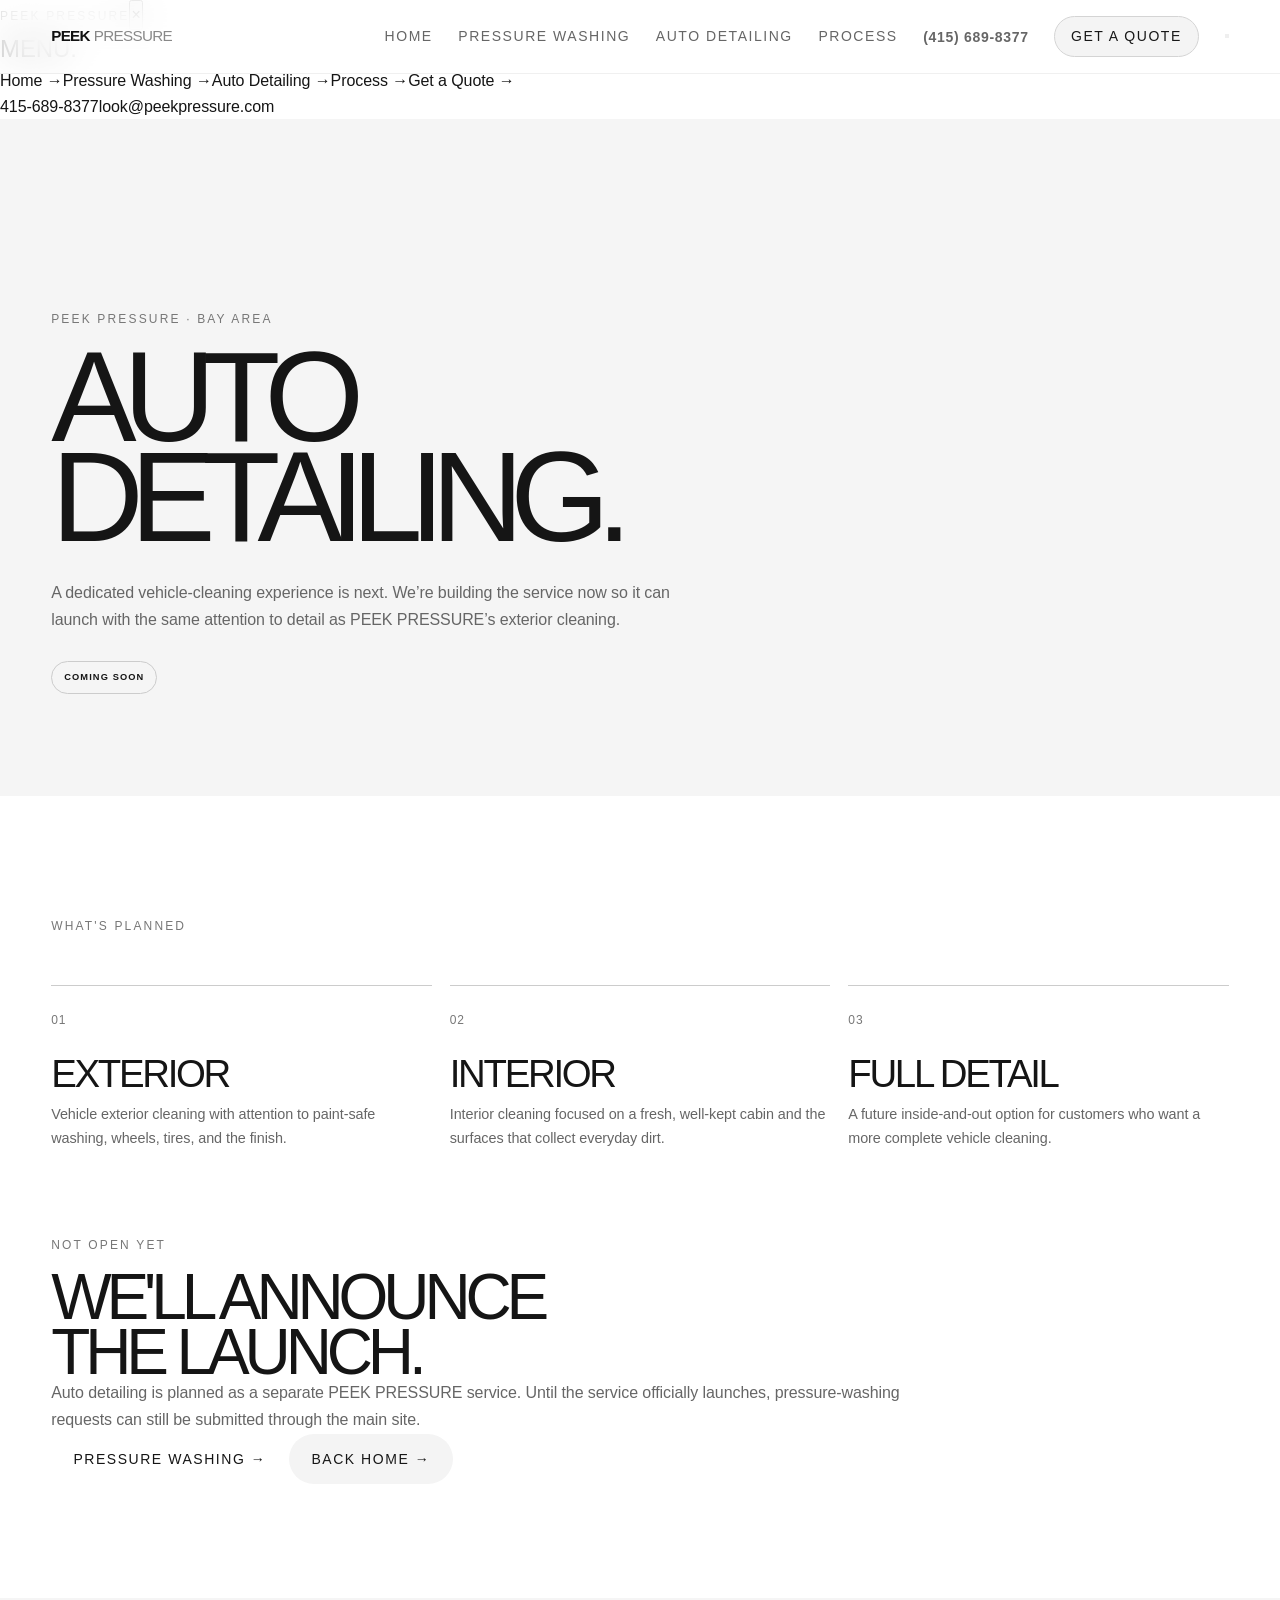
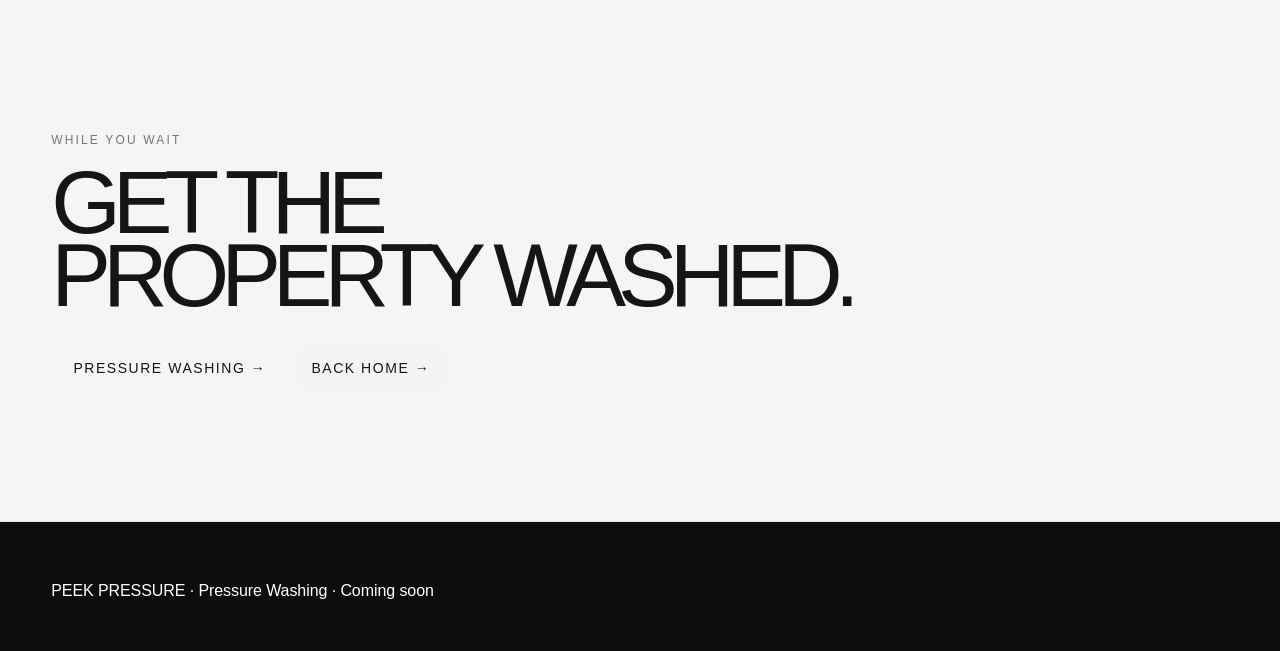
==== auto-detailing/index.html @ 9594bde2 "Add full navigation and bottom CTAs to auto detailing page" ====
<!DOCTYPE html>
<html lang="en">
<head>
<meta charset="UTF-8">
<meta name="viewport" content="width=device-width, initial-scale=1.0, viewport-fit=cover">
<title>Auto Detailing | PEEK PRESSURE | Coming Soon</title>
<meta name="description" content="PEEK PRESSURE Auto Detailing is coming soon to the Bay Area. Explore the upcoming vehicle cleaning and detailing service.">
<meta name="robots" content="index, follow, max-image-preview:large">
<link rel="canonical" href="https://peekpressure.com/auto-detailing/">
<link rel="icon" type="image/svg+xml" href="/favicon.svg">
<link rel="stylesheet" href="/style.css?v=20260929-services-pages">
<link rel="stylesheet" href="/liquid-glass.css?v=20260929-services-pages">
<style>
.detailing-hero{padding:clamp(9rem,15vw,13rem) 0 clamp(5rem,8vw,8rem);background:#f5f5f5}
.detailing-hero h1{margin:1.2rem 0 0;max-width:1100px;font-size:clamp(4rem,10vw,10rem);line-height:.78;letter-spacing:-.105em}
.detailing-hero p{max-width:650px;margin:2rem 0 0;color:#666;line-height:1.7;font-size:1rem}
.detailing-status{display:inline-flex;margin-top:28px;padding:8px 12px;border:1px solid #ccc;border-radius:999px;font-size:.58rem;font-weight:800;letter-spacing:.12em}
.detailing-content{padding:clamp(5rem,9vw,9rem) 0}
.detailing-grid{display:grid;grid-template-columns:repeat(3,minmax(0,1fr));gap:18px;margin-top:3rem}
.detailing-card{border-top:1px solid #ccc;padding-top:20px}.detailing-card .number{color:#777;font-size:.7rem;font-weight:700}.detailing-card h2{margin:25px 0 12px;font-size:clamp(1.6rem,3vw,3rem);letter-spacing:-.06em;line-height:.9}.detailing-card p{margin:0;color:#666;line-height:1.65;font-size:.9rem}
.service-page-bottom-cta{padding:clamp(5rem,10vw,10rem) 0;background:#f5f5f5}.service-page-bottom-cta h2{margin:14px 0 0;font-size:clamp(3rem,7vw,7rem);line-height:.82;letter-spacing:-.09em}.service-page-bottom-cta .service-page-cta{margin-top:30px}.detailing-note{margin-top:5rem;max-width:850px}.detailing-note h2{font-size:clamp(2.4rem,5vw,5rem);line-height:.85;letter-spacing:-.08em;margin:14px 0 0}.detailing-note p{color:#666;line-height:1.7}
@media(max-width:700px){.detailing-hero{padding-top:8rem}.detailing-hero h1{font-size:clamp(3.5rem,18vw,5rem)}.detailing-hero p{font-size:.9rem}.detailing-grid{grid-template-columns:1fr;gap:38px}}
</style>
</head>
<body>
<header class="header" aria-label="PEEK PRESSURE site header"><div class="container header-inner"><a href="/" class="logo">PEEK<span>PRESSURE</span></a><nav aria-label="Primary navigation"><a href="/">Home</a><a href="/pressure-washing/">Pressure Washing</a><a href="/auto-detailing/">Auto Detailing</a><a href="/pressure-washing/#process">Process</a></nav><span class="header-contact"><a href="tel:14156898377" class="header-phone">(415) 689-8377</a></span><a href="/#quoteForm" class="header-cta">GET A QUOTE</a><button type="button" class="peek-menu-toggle" id="peekMenuToggle" aria-label="Open menu" aria-controls="peekSideMenu" aria-expanded="false"><span></span><span></span><span></span></button></div></header>
<div class="peek-side-menu" id="peekSideMenu" aria-hidden="true"><div class="peek-side-menu-backdrop" data-peek-menu-close></div><aside class="peek-side-menu-panel" role="dialog" aria-modal="true" aria-labelledby="menu-title" tabindex="-1"><div class="peek-side-menu-head"><span class="label">PEEK PRESSURE</span><button type="button" class="peek-side-menu-close" id="peekMenuClose" aria-label="Close menu">×</button></div><h2 id="menu-title">MENU.</h2><nav class="peek-side-menu-links" aria-label="Menu"><a href="/">Home <span>→</span></a><a href="/pressure-washing/">Pressure Washing <span>→</span></a><a href="/auto-detailing/">Auto Detailing <span>→</span></a><a href="/pressure-washing/#process">Process <span>→</span></a><a href="/#quoteForm">Get a Quote <span>→</span></a></nav><div class="peek-side-menu-footer"><a href="tel:14156898377">415-689-8377</a><a href="mailto:look@peekpressure.com">look@peekpressure.com</a></div></aside></div>
<main><section class="detailing-hero"><div class="container"><div class="eyebrow">PEEK PRESSURE · BAY AREA</div><h1>AUTO<br>DETAILING.</h1><p>A dedicated vehicle-cleaning experience is next. We’re building the service now so it can launch with the same attention to detail as PEEK PRESSURE’s exterior cleaning.</p><span class="detailing-status">COMING SOON</span></div></section>
<section class="detailing-content"><div class="container"><span class="label">WHAT'S PLANNED</span><div class="detailing-grid"><article class="detailing-card"><span class="number">01</span><h2>EXTERIOR</h2><p>Vehicle exterior cleaning with attention to paint-safe washing, wheels, tires, and the finish.</p></article><article class="detailing-card"><span class="number">02</span><h2>INTERIOR</h2><p>Interior cleaning focused on a fresh, well-kept cabin and the surfaces that collect everyday dirt.</p></article><article class="detailing-card"><span class="number">03</span><h2>FULL DETAIL</h2><p>A future inside-and-out option for customers who want a more complete vehicle cleaning.</p></article></div><div class="detailing-note"><span class="label">NOT OPEN YET</span><h2>WE'LL ANNOUNCE<br>THE LAUNCH.</h2><p>Auto detailing is planned as a separate PEEK PRESSURE service. Until the service officially launches, pressure-washing requests can still be submitted through the main site.</p><div class="service-page-cta"><a class="button primary" href="/#quoteForm">PRESSURE WASHING →</a><a class="button secondary" href="/">BACK HOME →</a></div></div></div></section><section class="service-page-bottom-cta"><div class="container"><span class="label">WHILE YOU WAIT</span><h2>GET THE<br>PROPERTY WASHED.</h2><div class="service-page-cta"><a class="button primary" href="/#quoteForm">PRESSURE WASHING →</a><a class="button secondary" href="/">BACK HOME →</a></div></div></section><footer class="service-page-footer"><div class="container"><a href="/">PEEK PRESSURE</a> · <a href="/pressure-washing/">Pressure Washing</a> · Coming soon</div></footer></main>
<script>
(()=>{const t=document.getElementById('peekMenuToggle'),m=document.getElementById('peekSideMenu'),x=document.getElementById('peekMenuClose');if(!t||!m||!x)return;const close=()=>{m.classList.remove('is-open');m.setAttribute('aria-hidden','true');t.setAttribute('aria-expanded','false');document.body.classList.remove('peek-side-menu-open')};t.onclick=()=>{m.classList.contains('is-open')?close():(m.classList.add('is-open'),m.setAttribute('aria-hidden','false'),t.setAttribute('aria-expanded','true'),document.body.classList.add('peek-side-menu-open'),x.focus())};x.onclick=close;m.querySelector('[data-peek-menu-close]').onclick=close;document.addEventListener('keydown',e=>{if(e.key==='Escape')close()})})();
</script>
</body></html>
---- style.css ----
:root{--line:#e5e5e5;--peek-ease:cubic-bezier(.16,1,.3,1);--peek-ink:#151515;--peek-gray:#6d6d6d;--peek-line:#e7e7e7;--peek-soft:#f5f5f5;--peek-radius:20px;--peek-shadow:0 30px 90px rgba(0,0,0,.075);--page-padding:clamp(1.25rem,4vw,4rem);--content-width:1600px;--section-space:clamp(5rem,9vw,8rem);--content-gap:clamp(1.25rem,2vw,2rem)}*{margin:0;padding:0;box-sizing:border-box}html{font-size:16px;scroll-behavior:smooth;scroll-padding-top:80px}body{margin:0;font-family:"Inter",Arial,sans-serif;overflow-x:hidden;letter-spacing:-.01em;background:#fff;color:var(--peek-ink);-webkit-font-smoothing:antialiased;text-rendering:optimizeLegibility}img{display:block;width:100%;max-width:100%}a{color:inherit;text-decoration:none}button,input,textarea,select{font:inherit}.container{width:min(calc(100% - (var(--page-padding) * 2)),var(--content-width));margin-inline:auto}.header{position:fixed;inset:0 0 auto;z-index:100;background:rgba(255,255,255,.72);border-bottom:1px solid rgba(0,0,0,.06);backdrop-filter:blur(18px) saturate(150%);-webkit-backdrop-filter:blur(18px) saturate(150%);padding-block:.9rem;transition:background-color .35s ease,border-color .35s ease,box-shadow .35s ease,transform .35s var(--peek-ease)}.header.scrolled{border-color:rgba(0,0,0,.09);background:rgba(255,255,255,.94);border-bottom-color:rgba(17,17,17,.09);box-shadow:0 8px 30px rgba(17,17,17,.06);backdrop-filter:blur(14px);-webkit-backdrop-filter:blur(14px)}.header-inner{display:flex;align-items:center;min-height:2.75rem;gap:clamp(.75rem,2vw,2rem)}.logo{flex-shrink:0;color:#111;font-size:clamp(.9rem,1.1vw,1rem);font-weight:800;letter-spacing:-.075em;transition:opacity .25s ease,transform .35s var(--peek-ease)}.logo:hover{opacity:.68;transform:translateY(-1px)}.logo span{margin-left:.25rem;color:#888;font-weight:400}.header nav{display:flex;align-items:center;gap:clamp(1rem,2vw,1.8rem);margin-left:auto}.header nav a{color:#666;font-size:.58rem;font-weight:600;letter-spacing:.12em;text-transform:uppercase;position:relative;transition:color .25s ease}.header nav a::after{width:0;content:"";position:absolute;left:0;right:0;bottom:-.45rem;height:2px;border-radius:999px;background:#111;transform:scaleX(0);transform-origin:center;transition:transform .3s var(--peek-ease)}.header nav a:hover,.header nav a.active{color:#111}.header nav a:hover::after,.header nav a.active::after{width:100%;right:0;transform:scaleX(1)}.header-phone{color:#666;font-size:.62rem;font-weight:600;letter-spacing:.05em;transition:color .2s ease}.header-phone:hover{color:#111}.header-cta,.button{display:inline-flex;align-items:center;justify-content:center;border-radius:999px;font-size:.58rem;font-weight:700;letter-spacing:.12em;text-transform:uppercase;transition:transform .25s ease,background-color .25s ease,color .25s ease,border-color .25s ease,box-shadow .25s ease}.header-cta{flex-shrink:0;padding:.65rem 1rem;border:1px solid #d4d4d4;background:#fff;color:#111}.header-cta:hover{background:#000;border-color:#000;color:#fff;transform:translateY(-2px);box-shadow:0 8px 20px rgba(0,0,0,.12)}.hero{display:flex;align-items:center;position:relative;overflow:hidden;background:radial-gradient(circle at 82% 20%,rgba(0,0,0,.055),transparent 24%),linear-gradient(180deg,#fff 0%,#fafafa 100%);min-height:auto;padding-top:clamp(7.5rem,11vw,9.5rem);padding-bottom:clamp(4rem,6vw,5.5rem)}.hero-grid{display:block}.hero-copy{max-width:1080px}.eyebrow,.label{color:#777;font-size:.58rem;font-weight:600;letter-spacing:.17em;text-transform:uppercase}.hero-copy h1{color:#111;font-weight:800;animation:peekHeroTitle 1s var(--peek-ease) both;position:relative;max-width:980px;margin:0;letter-spacing:-.105em;text-wrap:balance;margin-top:1.5rem;font-size:clamp(4rem,8.5vw,8.5rem);line-height:.8}.hero-copy>p{color:#666;font-size:clamp(.75rem,.95vw,.9rem);line-height:1.7;animation:peekHeroCopy .8s .12s var(--peek-ease) both;margin-top:1.6rem;max-width:680px}.hero-buttons{animation:peekHeroCopy .8s .2s var(--peek-ease) both;display:flex;flex-wrap:wrap;gap:.75rem;margin-top:1.35rem}.button{min-height:2.85rem;padding-inline:1.25rem}.primary:hover{background:#222;border-color:#222;transform:translateY(-2px);box-shadow:0 9px 25px rgba(0,0,0,.14)}.secondary:hover{border-color:#111;background:#f5f5f5;color:#111;transform:translateY(-2px)}.services{border-top:1px solid #ededed;border-bottom:1px solid #ededed;background:#f8f8f8;padding-top:clamp(5rem,10vw,9rem);padding-bottom:clamp(5rem,10vw,9rem);padding-block:clamp(4.5rem,7vw,6rem)}.section-top{margin-bottom:2.5rem}.services-grid{display:grid;grid-template-columns:repeat(3,minmax(0,1fr));gap:clamp(1rem,2vw,1.5rem);align-items:stretch}.service{min-width:0;overflow:hidden;border-radius:var(--peek-radius);box-shadow:0 10px 35px rgba(0,0,0,.025);transition:transform .55s var(--peek-ease),box-shadow .55s var(--peek-ease),border-color .4s ease;border:1px solid rgba(17,17,17,.08);background:#fff}.service:hover{transform:translateY(-9px);border-color:#d5d5d5;box-shadow:var(--peek-shadow)}.service-image{position:relative;background:#eee;height:clamp(230px,23vw,350px);overflow:hidden}.service-image img{transform:scale(1.01);height:100%;object-fit:cover;content-visibility:auto;transition:transform .8s var(--peek-ease),filter .5s ease}.service:hover .service-image img{filter:brightness(1.04);transform:scale(1.035)}.service-body{align-items:flex-start;box-sizing:border-box;min-height:175px;padding:clamp(1.25rem,1.8vw,1.65rem);display:flex;flex-direction:column}.number{color:#999;font-size:.52rem;font-weight:600;letter-spacing:.12em}.service h2{color:#111;font-size:clamp(1.3rem,2vw,1.7rem);line-height:.95;letter-spacing:-.05em;font-weight:600;margin-top:0}.service p{max-width:20rem;color:#666;font-size:.72rem;line-height:1.6;margin-top:.7rem}.about{position:relative;isolation:isolate;overflow:hidden;display:flex;align-items:center;background:#f5f5f5;padding-block:0;min-height:0}.about-grid{display:grid;grid-template-columns:minmax(8rem,.28fr) minmax(0,.72fr);gap:clamp(2rem,5vw,4rem);position:relative;z-index:2;padding-top:clamp(5rem,10vw,8rem);padding-bottom:clamp(5rem,10vw,8rem);width:min(calc(100% - (var(--page-padding) * 2)),var(--content-width));align-items:start;min-height:560px;padding-block:clamp(4.5rem,7vw,6rem)}.about h2{color:#111;font-size:clamp(3.4rem,7vw,7rem);line-height:.83;letter-spacing:-.085em;font-weight:700}.about p{width:min(100%,32rem);color:#666;font-size:.8rem;line-height:1.7;margin-top:2.25rem}.process{background:#fff;border-top:1px solid var(--line);padding:clamp(5rem,10vw,9rem) 0;padding-block:clamp(4.5rem,7vw,6rem)}.process-header{display:grid;grid-template-columns:minmax(0,1fr) minmax(220px,360px);gap:clamp(2rem,6vw,6rem);align-items:flex-end;margin-bottom:clamp(2.5rem,4vw,3.5rem)}.process-header h2{color:#111;font-weight:700;line-height:.78;letter-spacing:-.105em;margin-top:1rem;font-size:clamp(3.5rem,7vw,7rem)}.process-header p{color:#666;font-size:.8rem;line-height:1.7}.process-grid{display:grid;grid-template-columns:repeat(4,minmax(0,1fr));border-top:1px solid #ddd;margin-top:0}.process-step{min-width:0;border-right:1px solid var(--line);padding:2rem 0;border-bottom:1px solid #ddd;transition:padding .45s var(--peek-ease),background-color .45s var(--peek-ease);min-height:205px;padding-top:1.5rem}.process-step:first-child{padding-left:0}.process-step:last-child{padding-right:0;border-right:0}.process-step:hover{padding-left:1rem;background:linear-gradient(90deg,#fafafa,transparent)}.step-number{display:block;color:#999;font-size:.55rem;font-weight:600;letter-spacing:.14em;margin-bottom:3rem}.process-step h3{margin-bottom:.75rem;color:#111;font-size:.72rem;font-weight:700;transition:transform .25s ease;letter-spacing:.08em}.process-step:hover h3{transform:translateX(4px)}.process-step p{max-width:15rem;color:#666;font-size:.72rem;line-height:1.65}main>h2{color:#111;font-size:clamp(3.3rem,8vw,8rem);line-height:.82;letter-spacing:-.085em;font-weight:700;width:100%;margin:0;padding:clamp(4rem,7vw,6.5rem) 1rem 0;border-top:1px solid var(--line);text-align:center;box-sizing:border-box}main>h2+p{padding-inline:var(--page-padding);color:#666;font-size:.82rem;line-height:1.6;width:min(680px,calc(100% - 2rem));margin:1.25rem auto 2.75rem;padding:0;text-align:center;box-sizing:border-box}#quoteForm{width:min(calc(100% - (var(--page-padding) * 2)),620px);margin:0 auto;padding-bottom:var(--section-space);position:relative}.form-field{display:grid;gap:.5rem;margin-top:1.5rem}.form-field:first-child{margin-top:0}.form-field label{color:#666;font-size:.58rem;font-weight:600;letter-spacing:.12em}.form-field input,.form-field select,.form-field textarea{width:100%;padding:.85rem 0;border:0;border-bottom:1px solid #d9d9d9;border-radius:0;outline:none;background:transparent;color:#111;font-family:inherit;font-size:.9rem;line-height:1.5;appearance:none;transition:border-color .25s ease,background-color .25s ease}.form-field input::placeholder,.form-field textarea::placeholder{color:#999;opacity:1}.form-field input:hover,.form-field select:hover,.form-field textarea:hover{border-bottom-color:#999}.form-field input:focus,.form-field select:focus,.form-field textarea:focus{border-bottom-color:#111;background:#fafafa}.form-field textarea{min-height:120px;resize:vertical}.form-field select{cursor:pointer}.form-field select option{background:#fff;color:#111}[data-fs-error]{color:#c62828;font-size:.62rem;line-height:1.4}.form-success,.form-error{display:none}.form-success[data-fs-active],.form-error[data-fs-active]{display:block}main>.form-success{width:min(calc(100% - (var(--page-padding) * 2)),620px);margin:2rem auto 0;color:#222;font-size:.75rem}main>.form-error{width:min(calc(100% - (var(--page-padding) * 2)),620px);margin:2rem auto 0;color:#c62828;font-size:.75rem}#quoteForm button[type="submit"]{display:inline-flex;align-items:center;justify-content:center;padding:1rem 1.5rem;border:1px solid #000;color:#fff;font-family:inherit;font-size:.62rem;font-weight:700;cursor:pointer;width:100%;min-height:68px;border-radius:999px;letter-spacing:.14em;position:relative;overflow:hidden;background:#111;transition:transform .35s var(--peek-ease),box-shadow .35s var(--peek-ease),background-color .3s ease;margin-top:.75rem}#quoteForm button[type="submit"]:hover{background:#fff;color:#111;transform:translateY(-3px);box-shadow:0 16px 38px rgba(0,0,0,.16)}#quoteForm button[type="submit"]:active{transform:translateY(0);box-shadow:none}#quoteForm button[type="submit"]:disabled{opacity:.55;cursor:default;transform:none}.form-note{margin-top:.8rem !important;padding:0 !important;text-align:center;color:#999 !important;font-size:.58rem !important}footer{margin-top:0;border-top:1px solid #e7e7e7;background:#0d0d0d;color:#fff;padding-block:3.5rem 3rem}.footer-inner{padding-bottom:3rem}.footer-inner p{max-width:22rem;margin-top:.8rem;color:#888;font-size:.65rem;line-height:1.6}.reveal{opacity:0;transform:translateY(28px);transition:opacity .8s var(--peek-ease),transform .8s var(--peek-ease)}.reveal.visible{opacity:1;transform:translateY(0)}.reveal-delay-1{transition-delay:.08s}.reveal-delay-2{transition-delay:.16s}.hero-content{animation:peekFadeUp .8s cubic-bezier(.2,.65,.25,1) both;position:relative;z-index:2}@keyframes peekFadeUp{from{opacity:0;transform:translateY(18px)}to{opacity:1;transform:translateY(0)}}@media (max-width:900px){.header-phone{display:inline-flex;margin-left:auto;white-space:nowrap;font-size:.58rem}.header-cta{margin-left:0}.services-grid{grid-template-columns:1fr}.service-image{height:clamp(14rem,55vw,24rem)}.about-grid{grid-template-columns:1fr;gap:1.5rem}.process-header{grid-template-columns:1fr;gap:1.5rem}.process-grid{grid-template-columns:repeat(2,minmax(0,1fr))}.process-step{min-height:230px;padding:1.75rem 1.5rem;border-bottom:1px solid var(--line)}.process-step:nth-child(2){padding-right:0;border-right:0}.process-step:nth-child(3){padding-left:0}.process-step:nth-child(4){padding-right:0;border-right:0}}@media (prefers-reduced-motion:reduce){*,*::before,*::after{animation-duration:.01ms !important;animation-iteration-count:1 !important;transition-duration:.01ms !important;scroll-behavior:auto !important}}main>form#quoteForm{width:min(720px,calc(100% - 2rem));margin:0 auto;padding:0 0 clamp(4rem,7vw,6.5rem);box-sizing:border-box;padding-top:.25rem}main>form#quoteForm .form-field{width:100%;margin-top:1.35rem;transition:transform .3s var(--peek-ease)}main>form#quoteForm .form-field:first-child{margin-top:0}main>form#quoteForm input,main>form#quoteForm select,main>form#quoteForm textarea{width:100%;min-height:60px;padding:1rem 1.1rem;border:1px solid #d8d8d8;border-radius:10px;background:#fafafa;box-sizing:border-box;box-shadow:0 1px 0 rgba(0,0,0,.02);transition:border-color .3s var(--peek-ease),background-color .3s var(--peek-ease),box-shadow .3s var(--peek-ease),transform .3s var(--peek-ease)}main>form#quoteForm textarea{min-height:155px}main>form#quoteForm input:focus,main>form#quoteForm select:focus,main>form#quoteForm textarea:focus{border-color:#111;background:#fff;transform:translateY(-1px);box-shadow:0 8px 28px rgba(0,0,0,.045),0 0 0 3px rgba(0,0,0,.035)}main>form#quoteForm button[type="submit"]{min-height:60px}.about-reel{position:absolute;inset:0;z-index:1;overflow:hidden;pointer-events:none;opacity:0}.about-reel.has-images{opacity:1}.about-reel-track{display:flex;width:400vw;height:100%;animation:aboutReelSlide 56s linear infinite;will-change:transform;transform:translate3d(0,0,0)}.about-reel-slide{flex:0 0 100vw;width:100vw;min-width:100vw;height:100%;background-position:center center;background-size:cover;background-repeat:no-repeat}.about-reel::after{content:"";position:absolute;inset:0;background:rgba(255,255,255,.72);z-index:2}.about-grid>*{position:relative;z-index:3}@keyframes aboutReelSlide{from{transform:translate3d(0,0,0)}to{transform:translate3d(-300vw,0,0)}}@media (prefers-reduced-motion:reduce){.about-reel-track{animation:none}}.header nav a,.header-phone,.header-cta{transition:color .3s var(--peek-ease),background-color .3s var(--peek-ease),border-color .3s var(--peek-ease),transform .3s var(--peek-ease),box-shadow .3s var(--peek-ease)}@keyframes peekHeroTitle{from{opacity:0;transform:translateY(28px);letter-spacing:-.055em}to{opacity:1;transform:translateY(0);letter-spacing:-.095em}}@keyframes peekHeroCopy{from{opacity:0;transform:translateY(16px)}}.header-cta,.button,#quoteForm button[type="submit"]{will-change:transform}.header-cta:active,.button:active,#quoteForm button[type="submit"]:active{transform:scale(.98)}.service-image::after{content:"";position:absolute;inset:0;background:linear-gradient(180deg,rgba(0,0,0,0) 55%,rgba(0,0,0,.08));opacity:0;transition:opacity .5s var(--peek-ease);pointer-events:none}.service:hover .service-image::after{opacity:1}.about h2,.process-header h2,main>h2{text-wrap:balance}.about p,.process-header p,.service p{letter-spacing:0}main>form#quoteForm .form-field:focus-within{transform:translateY(-2px)}main>form#quoteForm input:hover,main>form#quoteForm select:hover,main>form#quoteForm textarea:hover{border-color:#bcbcbc}@media (prefers-reduced-motion:reduce){.hero-copy h1,.hero-copy>p,.hero-buttons{animation:none}}#quoteForm .form-note{padding:0 !important;color:#777 !important;font-size:.55rem !important;font-weight:600;letter-spacing:.1em;line-height:1.5;text-align:center;text-transform:uppercase;margin-top:1rem !important}.footer-phone{white-space:nowrap;display:inline-block}@media (min-width:701px){.services-grid{scrollbar-width:thin;scrollbar-color:#111 transparent}}.services,.about,.process,footer{content-visibility:auto;contain-intrinsic-size:1px 700px}.header-cta,.button,#quoteForm button[type="submit"],.header-phone{backface-visibility:hidden;-webkit-tap-highlight-color:transparent}a:focus-visible,button:focus-visible,input:focus-visible,select:focus-visible,textarea:focus-visible{outline:2px solid #111;outline-offset:4px}.booking-copy h3{margin-top:.7rem;color:#111;font-size:clamp(2.2rem,5vw,4.5rem);line-height:.86;letter-spacing:-.075em;font-weight:700}.booking-copy p{max-width:38rem;margin-top:1.1rem;color:#666;font-size:.78rem;line-height:1.7}@media (prefers-reduced-motion:reduce){.booking-inner{scroll-behavior:auto}}.booking-cta{transition:transform .45s var(--peek-ease),box-shadow .45s var(--peek-ease),border-color .45s var(--peek-ease);min-height:360px;box-sizing:border-box;display:flex;align-items:flex-end;justify-content:space-between;gap:clamp(2rem,6vw,7rem);border-radius:22px;width:min(1100px,calc(100% - 2rem));margin:0 auto clamp(4rem,7vw,6.5rem);padding:0;border:0;background:transparent;box-shadow:none;margin-top:0;margin-bottom:clamp(4rem,6vw,5.5rem);scroll-margin-top:90px}.booking-cta:hover{transform:translateY(-3px);border-color:#d5d5d5;box-shadow:0 24px 65px rgba(0,0,0,.07)}.booking-cta-copy h3{margin-top:.75rem;color:#111;font-size:clamp(3.25rem,7vw,6.5rem);line-height:.82;letter-spacing:-.085em;font-weight:700}.booking-cta-copy p{margin-top:1.5rem;color:#666;font-size:.8rem;line-height:1.7;max-width:430px}.booking-cta-button{gap:1.25rem;flex:0 0 230px;font-weight:700;letter-spacing:.14em;text-transform:uppercase;width:220px !important;height:60px !important;min-width:220px !important;min-height:60px !important;padding:0 1.6rem !important;border-radius:999px !important;display:inline-flex !important;align-items:center !important;justify-content:center !important;box-sizing:border-box !important;line-height:1 !important;white-space:nowrap !important;font-size:1rem !important;color:#fff;background:#111;border:1px solid #111;transition:transform .35s var(--peek-ease),background-color .3s ease,color .3s ease,border-color .3s ease,box-shadow .35s var(--peek-ease);box-shadow:0 10px 28px rgba(0,0,0,.10);overflow:hidden}.booking-cta-button span{line-height:1;font-size:1rem;transition:transform .3s var(--peek-ease);display:inline !important;margin-left:.65rem !important}.booking-cta-button:hover{transform:translateY(-3px);background:#fff;color:#111;box-shadow:0 12px 30px rgba(0,0,0,.1)}.booking-cta-button:hover span{display:inline-block;transform:translate(3px,-3px)}.booking-cta-copy{flex:1 1 auto}.booking-cta-copy .label{display:block}@media (max-width:900px){.booking-cta{min-height:0;align-items:flex-start;gap:2.5rem}.booking-cta-button{flex-basis:210px}}.booking-cta-inner{position:relative;box-sizing:border-box;display:flex;align-items:flex-end;justify-content:space-between;gap:3rem;overflow:hidden;border:1px solid #d9d9d9;border-radius:24px;background:radial-gradient(circle at 85% 15%,rgba(0,0,0,.055),transparent 32%),#f3f3f3;box-shadow:0 28px 80px rgba(0,0,0,.075);transition:transform .5s var(--peek-ease),box-shadow .5s var(--peek-ease),border-color .4s ease;min-height:330px;padding:clamp(2rem,4vw,3.25rem)}.booking-cta-inner::before{content:"";position:absolute;width:220px;height:220px;right:-90px;top:-90px;border:1px solid rgba(0,0,0,.09);border-radius:50%}.booking-cta-copy,.booking-cta-action{position:relative;z-index:1}.booking-icon{display:flex;align-items:center;justify-content:center;width:48px;height:48px;margin-bottom:1.25rem;border:1px solid #d5d5d5;border-radius:14px;background:#fff;font-size:1.2rem;box-shadow:0 8px 24px rgba(0,0,0,.05)}.booking-cta-action{flex:0 0 250px;display:flex;flex-direction:column;gap:.75rem}.booking-action-label{padding-left:1.25rem;color:#777;font-size:.52rem;font-weight:700;letter-spacing:.14em;text-transform:uppercase}.contact-section{margin-top:clamp(5rem,10vw,9rem);width:min(calc(100% - (var(--page-padding) * 2)),var(--content-width));margin:var(--section-space) auto;margin-block:clamp(4.5rem,7vw,6rem);scroll-margin-top:90px}.contact-container{border:1px solid #dedede;border-radius:24px;background:#fff;border-color:#dcdcdc;box-shadow:0 35px 100px rgba(0,0,0,.07);padding-left:clamp(1.5rem,5vw,4.5rem);padding-right:clamp(1.5rem,5vw,4.5rem);padding:clamp(2.25rem,5vw,4.5rem)}.contact-container>h2{width:100%;margin:0;padding:0;border:0;line-height:.84;font-size:clamp(3.4rem,7.5vw,7.5rem);letter-spacing:-.1em;text-align:left}.contact-container>h2+p{width:min(680px,100%);margin:1.35rem 0 2.75rem;text-align:left;margin-top:1.5rem;margin-bottom:clamp(2.25rem,4vw,3rem)}.contact-container>form#quoteForm{width:100%;margin:0;padding:0}.hero-buttons .button{min-width:150px;text-align:center;min-height:56px;display:inline-flex;align-items:center;justify-content:center;border-radius:999px;transition:transform .35s var(--peek-ease),background-color .35s var(--peek-ease),color .35s var(--peek-ease),box-shadow .35s var(--peek-ease)}.why-peek{padding:var(--section-space) 0;background:#fff;border-top:1px solid #eee;border-bottom:1px solid #eee;padding-block:clamp(5.5rem,10vw,9rem)}.why-peek-container,.service-area-container{width:min(var(--content-width),calc(100% - (var(--page-padding) * 2)));margin:0 auto}.why-peek-grid{display:grid;grid-template-columns:minmax(0,1fr) minmax(0,1fr);gap:clamp(3rem,8vw,8rem);margin-top:2.5rem}.why-peek-intro h2{margin:0;color:#111;font-size:clamp(3.5rem,7vw,7rem);line-height:.82;letter-spacing:-.085em;font-weight:700;text-wrap:balance}.why-peek-points{border-top:1px solid #ddd;gap:0}.why-peek-point{display:grid;grid-template-columns:42px 1fr;gap:1rem;padding:1.4rem 0;border-bottom:1px solid #ddd;transition:padding .35s var(--peek-ease),background-color .35s var(--peek-ease);padding-block:1.35rem;border-top:1px solid rgba(17,17,17,.08)}.why-peek-point>span{color:#999;font-size:.55rem;font-weight:700;letter-spacing:.1em}.why-peek-point h3{margin:0;color:#111;font-size:.68rem;font-weight:700;letter-spacing:.12em}.why-peek-point p{max-width:34rem;margin-top:.5rem;color:#666;font-size:.76rem;line-height:1.65}.why-peek-point:hover{padding-left:.75rem;background:#fafafa}.service-area{padding:var(--section-space) 0;background:radial-gradient(circle at 90% 15%,rgba(0,0,0,.045),transparent 25%),#f5f5f5;padding-block:var(--section-space)}.service-area-container>.label{display:block}.service-area h2{color:#111;font-size:clamp(3.5rem,8vw,8rem);line-height:.8;letter-spacing:-.09em;font-weight:700;max-width:1000px;margin-top:1.35rem}.service-area-container>p{max-width:600px;color:#666;font-size:.78rem;line-height:1.7;margin-top:1.75rem}.service-area-list span:hover{transform:translateY(-2px);border-color:#bbb;box-shadow:0 8px 24px rgba(0,0,0,.05)}.mobile-action-bar{display:none}@media (prefers-reduced-motion:reduce){.why-peek-point,.service-area-list span{transition:none}}#quoteForm .quote-intro{margin-bottom:clamp(2rem,4vw,2.75rem)}#quoteForm .quote-intro h3{margin-top:.7rem;color:#111;font-size:clamp(2.5rem,5vw,4.5rem);line-height:.84;letter-spacing:-.08em}#quoteForm .quote-intro p{max-width:38rem;margin-top:.9rem;color:#666;font-size:.78rem;line-height:1.65}#quoteForm fieldset{margin:0 0 2rem;padding:0;border:0;margin-bottom:2.25rem}#quoteForm legend{margin-bottom:.85rem;color:#777;font-size:.55rem;font-weight:700;letter-spacing:.12em}.service-choice-grid{display:grid;grid-template-columns:repeat(2,minmax(0,1fr));gap:.7rem}.service-choice{position:relative;min-height:64px;display:flex;align-items:center;justify-content:space-between;box-sizing:border-box;padding:0 1.1rem;border:1px solid #ddd;border-radius:12px;background:#fafafa;color:#222;cursor:pointer;transition:border-color .3s var(--peek-ease),background-color .3s var(--peek-ease),transform .3s var(--peek-ease),box-shadow .3s var(--peek-ease)}.service-choice input{position:absolute;width:1px;height:1px;opacity:0;pointer-events:none}.service-choice span{font-size:.6rem;font-weight:700;letter-spacing:.1em}.service-choice b{color:#999;font-size:1rem;font-weight:400;transition:transform .3s var(--peek-ease),color .3s var(--peek-ease)}.service-choice:hover{transform:translateY(-2px);border-color:#bbb;background:#fff}.service-choice:has(input:checked){border-color:#111;background:#111;color:#fff;box-shadow:0 10px 28px rgba(0,0,0,.1)}.service-choice:has(input:checked) b{color:#fff;transform:translateX(3px)}#quoteForm .form-field{margin-bottom:1.5rem}#quoteForm .form-field>label{display:block;margin-bottom:.55rem;color:#777;font-size:.55rem;font-weight:700;letter-spacing:.12em}#quoteForm .form-field>label span{color:#aaa}#quoteForm .photo-field{margin-top:.5rem}#quoteForm input[type="file"]{position:absolute;width:1px;height:1px;opacity:0;pointer-events:none}#quoteForm .photo-upload{min-height:82px;display:flex;align-items:center;justify-content:space-between;gap:1rem;box-sizing:border-box;padding:1rem 1.1rem;border:1px dashed #ccc;border-radius:12px;background:#fafafa;cursor:pointer;transition:border-color .3s var(--peek-ease),background-color .3s var(--peek-ease),transform .3s var(--peek-ease)}#quoteForm .photo-upload:hover{border-color:#999;background:#fff;transform:translateY(-2px)}#quoteForm .photo-upload strong{color:#111;font-size:.62rem;letter-spacing:.1em}#quoteForm .photo-upload span{color:#888;font-size:.65rem}#quoteForm .quote-contact{display:grid;grid-template-columns:repeat(2,minmax(0,1fr));gap:0 1rem;margin-top:.25rem}#quoteForm .quote-email{grid-column:1 / -1}@media (prefers-reduced-motion:reduce){.service-choice,.service-choice b,#quoteForm .photo-upload{transition:none}}.service-cta{display:inline-flex;align-items:center;gap:.65rem;color:#111;font-size:.56rem;font-weight:700;letter-spacing:.11em;text-decoration:none;margin-top:1rem}.service-cta span{font-size:.95rem;transition:transform .3s var(--peek-ease)}.service-cta:hover span{transform:translateX(4px)}.service-cta:focus-visible{outline:2px solid #111;outline-offset:5px}::selection{background:#111;color:#fff}.hero::before{content:"";position:absolute;width:min(52vw,760px);aspect-ratio:1;right:-20vw;top:10%;border:1px solid rgba(0,0,0,.055);border-radius:50%;pointer-events:none}.hero::after{content:"PEEK";position:absolute;right:clamp(1rem,5vw,5rem);bottom:-1.1rem;color:rgba(0,0,0,.025);font-size:clamp(8rem,24vw,24rem);font-weight:800;line-height:.7;letter-spacing:-.12em;pointer-events:none}.hero-copy p{max-width:560px;margin-top:2rem;color:#626262;font-size:clamp(.78rem,1.1vw,.95rem);line-height:1.7}.hero-buttons .button:hover{transform:translateY(-3px);box-shadow:0 14px 32px rgba(0,0,0,.1)}.hero-buttons .button.secondary:hover{background:#111;color:#fff}.services,.about,.process,.why-peek,.service-area,.contact-section{position:relative}.label{font-size:.56rem;font-weight:700;letter-spacing:.15em}.service-image::before{content:"";position:absolute;inset:0;z-index:1;background:linear-gradient(180deg,transparent 55%,rgba(0,0,0,.12));opacity:0;transition:opacity .5s var(--peek-ease);pointer-events:none}.service:hover .service-image::before{opacity:1}.service-body .number{display:block;color:#999;font-size:.55rem;font-weight:700;letter-spacing:.12em;margin-bottom:1rem}.service-body h2{letter-spacing:-.055em}.service-body p{max-width:30rem;margin-top:.8rem;color:#686868;line-height:1.65}.about::after{background:rgba(255,255,255,.78)}.about-grid h2{line-height:.78;letter-spacing:-.105em;margin:0;font-size:clamp(3.5rem,7vw,7rem)}.about-grid p{max-width:590px;color:#5f5f5f;font-size:.85rem;line-height:1.75;margin-top:1.75rem}#quoteForm input,#quoteForm textarea{border-color:#ddd;border-radius:12px;background:#fafafa;transition:border-color .3s ease,background-color .3s ease,box-shadow .3s ease,transform .3s var(--peek-ease)}#quoteForm input:hover,#quoteForm textarea:hover{border-color:#c8c8c8}#quoteForm input:focus,#quoteForm textarea:focus{border-color:#111;background:#fff;box-shadow:0 0 0 4px rgba(0,0,0,.045);transform:translateY(-1px)}.booking-cta:hover .booking-cta-inner{transform:translateY(-4px);border-color:#ccc;box-shadow:0 34px 95px rgba(0,0,0,.09)}.form-success{width:min(1100px,calc(100% - 2rem));box-sizing:border-box;margin:0 auto 2rem;padding:1rem 1.25rem;border:1px solid #d8d8d8;border-radius:14px;background:#f7f7f7;color:#111;font-size:.65rem;font-weight:700;letter-spacing:.08em;text-transform:uppercase}footer .logo{color:#fff}footer p,footer footer a{transition:color .25s ease,opacity .25s ease}footer a:hover{color:#fff}@media (prefers-reduced-motion:reduce){html{scroll-behavior:auto}.reveal,.reveal.visible,.service,.service-image img,.process-step,.hero-copy h1,.booking-cta-inner,.header,.header nav a::after{transition:none !important;animation:none !important;transform:none !important}}.contact-container>h2,.contact-container>h2+p,.contact-container>form#quoteForm{margin-left:auto;margin-right:auto;width:min(100%,820px)}.container,.why-peek-container,.service-area-container{width:min(calc(100% - (var(--page-padding) * 2)),var(--content-width));margin-inline:auto}.services .section-top{margin-bottom:clamp(2rem,4vw,3rem)}.why-peek,.service-area{padding-block:clamp(4.5rem,7vw,6rem)}.why-peek-intro h2,.service-area h2{font-size:clamp(3.5rem,7vw,7rem)}body.peek-clean::after{content:"✨ CLEAN.";position:fixed;inset:0;z-index:9999;display:grid;place-items:center;pointer-events:none;font-size:clamp(3rem,9vw,8rem);font-weight:800;letter-spacing:-.06em;color:#111;background:rgba(255,255,255,.92);animation:peek-clean-pop 1.1s cubic-bezier(.16,1,.3,1) both}@keyframes peek-clean-pop{0%{opacity:0;transform:scale(.8)}20%,70%{opacity:1;transform:scale(1)}100%{opacity:0;transform:scale(1.04)}}body.peek-maximum{animation:peek-shake .12s linear 6}body.peek-maximum::after{content:"💦 PRESSURE MAXIMUM";position:fixed;left:50%;top:50%;z-index:10000;transform:translate(-50%,-50%);pointer-events:none;white-space:nowrap;font-size:clamp(1.5rem,4vw,3.5rem);font-weight:800;letter-spacing:-.04em;color:#111;animation:peek-max-pop 1.4s cubic-bezier(.16,1,.3,1) both}@keyframes peek-shake{0%,100%{transform:translateX(0)}25%{transform:translateX(-2px)}75%{transform:translateX(2px)}}@keyframes peek-max-pop{0%{opacity:0;transform:translate(-50%,-50%) scale(.7)}20%,75%{opacity:1;transform:translate(-50%,-50%) scale(1)}100%{opacity:0;transform:translate(-50%,-50%) scale(1.05)}}@media (prefers-reduced-motion:reduce){body.peek-clean::after,body.peek-maximum::after,body.peek-maximum{animation:none !important}}body::before{content:"";position:fixed;top:0;left:0;width:var(--scroll-progress,0%);height:2px;background:#111;z-index:10001;pointer-events:none;transform-origin:left}@media (prefers-reduced-motion:reduce){.service-card,.service{transform:none !important}.button::after,.booking-cta-button::after,.header-cta::after,.service-cta::after,#quoteForm button[type="submit"]::after{display:none}}.booking-cta-button:hover,.booking-cta-button:focus-visible{transform:translateY(-3px);background:#ffd43b;border-color:#ffd43b;color:transparent;box-shadow:0 18px 40px rgba(17,17,17,.18)}.booking-cta-button:hover::after,.booking-cta-button:focus-visible::after{content:"↗";position:absolute;left:50%;top:50%;transform:translate(-50%,-50%);font-size:1.1rem;line-height:1}.service-area-details{grid-template-columns:repeat(2,minmax(0,1fr));border-top:1px solid var(--peek-line,#e7e7e7);display:flex !important;flex-wrap:wrap;gap:.55rem .7rem !important;margin-top:1.75rem !important;padding-top:0 !important;border:0 !important}.service-area-details p{margin:0;color:var(--peek-gray,#6d6d6d);font-size:.72rem;line-height:1.5}.service-area-details strong{font-weight:700;color:var(--peek-ink,#151515)}.faq-list{border-top:1px solid var(--peek-line,#e7e7e7)}.faq-list details{border-bottom:1px solid var(--peek-line,#e7e7e7);padding:0}.faq-list summary{cursor:pointer;list-style:none;padding:1.25rem 0;font-size:clamp(1rem,1.5vw,1.2rem);font-weight:700;display:flex;align-items:center;justify-content:space-between;gap:1rem}.faq-list summary::-webkit-details-marker{display:none}.faq-list summary::after{content:"+";font-size:1.25rem;font-weight:400;transition:transform .3s var(--peek-ease,cubic-bezier(.16,1,.3,1))}.faq-list details[open] summary::after{transform:rotate(45deg)}.faq-list details p{max-width:760px;margin:0 0 1.25rem;color:var(--peek-gray,#6d6d6d);line-height:1.7}.hero-buttons .button:first-child{box-shadow:0 12px 30px rgba(0,0,0,.10);min-width:170px}.service-body .service-cta{margin-top:auto;padding-top:1.35rem}.proof-strip{padding:0 0 clamp(3.5rem,6vw,5rem)}.proof-strip-inner{border-top:1px solid var(--peek-line,#e7e7e7);border-bottom:1px solid var(--peek-line,#e7e7e7);padding-block:1.15rem;display:flex;align-items:center;justify-content:space-between;gap:2rem;position:relative}.proof-strip-inner p{margin:0;color:var(--peek-gray,#6d6d6d);font-size:.92rem;letter-spacing:-.01em}.proof-strip-inner strong{color:var(--peek-ink,#151515)}#quoteForm .service-choice{transition:transform .3s var(--peek-ease),border-color .3s ease,background-color .3s ease}#quoteForm .service-choice:hover{transform:none !important}#quoteForm .service-choice:has(input:checked){background:#111;border-color:#111;color:#fff}#quoteForm .service-choice:has(input:checked) b{color:#fff}.service-area-list,.service-area-list span{display:none !important}.service-map-wrap{margin-top:clamp(2.5rem,5vw,4.5rem)}.service-map{position:relative;width:100%;height:clamp(420px,48vw,650px);overflow:hidden;border-radius:24px;background:#f4f4f2;box-shadow:0 24px 70px rgba(0,0,0,.08)}.service-map iframe{position:absolute;inset:0;width:100%;height:100%;border:0;filter:grayscale(1) contrast(.9);opacity:.78;pointer-events:none}.service-map::after{content:"";position:absolute;inset:0;background:linear-gradient(90deg,rgba(255,255,255,.18),transparent 35%,rgba(255,255,255,.08));pointer-events:none}.service-map-dots{position:absolute;inset:0;z-index:2;pointer-events:none}.map-dot{position:absolute;border-radius:50%;background:#e53935;border:0 !important;width:11px;height:11px;margin:-5.5px 0 0 -5.5px;box-shadow:0 3px 12px rgba(229,57,53,.35);pointer-events:auto;cursor:pointer}.map-dot::after{content:"";position:absolute;inset:-7px;border-radius:50%;animation:service-pulse 2.4s ease-out infinite;border:1px solid rgba(229,57,53,.5);pointer-events:none}.sf{left:29%;top:48%}.oakland{left:39%;top:43%}.sanleandro{left:40%;top:51%}.hayward{left:43%;top:62%}.burlingame{left:31%;top:64%}.southsf{left:31%;top:39%}.dalycity{left:27%;top:53%}.sanmateo{left:32%;top:57%}.fremont{left:48%;top:72%}.sanjose{left:48%;top:91%}.service-map-key{display:flex;align-items:center;gap:.65rem;margin-top:1rem;color:#777;font-size:.62rem;font-weight:700;letter-spacing:.12em}.map-key-dot{width:7px;height:7px;border-radius:50%;background:#111}@keyframes service-pulse{0%{transform:scale(.55);opacity:.8}70%,100%{transform:scale(1.45);opacity:0}}.service-area-details span{padding:.55rem .8rem;border:1px solid #e5e5e5;border-radius:999px;color:#777;background:#fafafa;font-size:.58rem;font-weight:700;letter-spacing:.11em}.service-area-overlay{display:none !important}.map-dot::before{content:attr(title);position:absolute;left:50%;bottom:calc(100%+10px);transform:translate(-50%,4px);padding:.42rem .62rem;border-radius:8px;background:#111;color:#fff;font-size:.65rem;font-weight:700;letter-spacing:.02em;white-space:nowrap;opacity:0;visibility:hidden;transition:opacity .2s ease,transform .2s ease,visibility .2s ease;box-shadow:0 8px 20px rgba(0,0,0,.16);z-index:10}.map-dot:hover::before,.map-dot:focus-visible::before{opacity:1;visibility:visible;transform:translate(-50%,0)}#quoteForm::before{content:"";display:block;width:var(--quote-progress,0%);height:3px;margin-bottom:1.35rem;border-radius:999px;background:#111;transition:width .45s var(--peek-ease)}#quoteForm[data-progress="100"]::before{background:#1f8f4c}#quoteForm button[type="submit"][type="submit"]{min-height:58px;border-radius:999px;transition:transform .35s var(--peek-ease),box-shadow .35s var(--peek-ease),background-color .25s ease}#quoteForm button[type="submit"][type="submit"]:hover,#quoteForm button[type="submit"][type="submit"]:focus-visible{transform:translateY(-2px);box-shadow:0 16px 36px rgba(17,17,17,.15)}@media (prefers-reduced-motion:reduce){.header,#quoteForm::before,#quoteForm button[type="submit"][type="submit"],.service-image::after,.header nav a::after{transition:none !important}}.hero-proof{display:flex;flex-wrap:wrap;align-items:center;gap:.55rem;margin-top:1.15rem;color:rgba(17,17,17,.56);font-size:.62rem;font-weight:800;letter-spacing:.16em}.hero-proof i{font-style:normal;color:rgba(17,17,17,.25)}.hero-buttons .button.secondary{color:rgba(17,17,17,.66);border-color:rgba(17,17,17,.14);background:rgba(255,255,255,.72)}.hero-buttons .button.secondary:hover,.hero-buttons .button.secondary:focus-visible{color:#111;border-color:rgba(17,17,17,.28);background:#fff}.why-peek-point:last-child{border-bottom:1px solid rgba(17,17,17,.08)}.proof-strip-inner::after{content:"PEEK PRESSURE";color:rgba(17,17,17,.18);font-size:.55rem;font-weight:800;letter-spacing:.18em}@media (prefers-reduced-motion:reduce){.service-image img{transition:none !important}}.proof-section{padding-block:clamp(5rem,9vw,8rem);background:#fff}.proof-container{min-width:0}.proof-header{display:grid;grid-template-columns:minmax(0,1.15fr) minmax(280px,.85fr);gap:clamp(2rem,6vw,6rem);align-items:end;margin-bottom:clamp(2.5rem,5vw,4.5rem)}.proof-header h2{margin:0;font-size:clamp(3.5rem,7vw,7rem);line-height:.88;letter-spacing:-.055em}.proof-header p{max-width:470px;margin:0 0 .3rem;color:var(--peek-gray,#6d6d6d);line-height:1.7}.proof-grid{display:grid;grid-template-columns:minmax(0,1.55fr) minmax(280px,.85fr);gap:clamp(1rem,2vw,2rem)}.before-after-card,.review-card{min-width:0;border:1px solid rgba(17,17,17,.09);background:#f7f7f7}.before-after-media{display:grid;grid-template-columns:1fr 1fr;min-height:clamp(260px,30vw,460px);overflow:hidden;position:relative}.proof-placeholder{display:flex;flex-direction:column;justify-content:flex-end;gap:.3rem;padding:clamp(1rem,2vw,1.5rem);min-width:0}.proof-placeholder.before{background:linear-gradient(135deg,#e7e7e7,#d8d8d8)}.proof-placeholder.after{background:linear-gradient(135deg,#f4f4f4,#eaeaea)}.proof-placeholder span{font-size:clamp(1rem,2vw,1.4rem);font-weight:800;letter-spacing:.04em}.proof-placeholder small{color:rgba(17,17,17,.5);font-size:.55rem;font-weight:800;letter-spacing:.14em}.before-after-divider{position:absolute;inset:0 auto 0 50%;width:1px;background:rgba(17,17,17,.2);transform:translateX(-50%)}.before-after-divider::after{content:"→";position:absolute;top:50%;left:50%;transform:translate(-50%,-50%);width:38px;height:38px;display:grid;place-items:center;border-radius:50%;background:#111;color:#fff;font-size:.85rem}.before-after-meta{padding:1.25rem 1.35rem 1.4rem;border-top:1px solid rgba(17,17,17,.08);background:#fff}.before-after-meta p{margin:.5rem 0 0;color:var(--peek-gray,#6d6d6d);font-size:.85rem;line-height:1.55}.review-card{padding:clamp(1.35rem,2.5vw,2rem);display:flex;flex-direction:column;justify-content:space-between;background:#111;color:#fff}.review-card .label{color:rgba(255,255,255,.52)}.review-placeholder{padding-block:2rem}.review-stars{display:block;margin-bottom:1.25rem;letter-spacing:.15em;color:#fff;font-size:.85rem}.review-placeholder blockquote{margin:0 0 1.25rem;max-width:360px;font-size:clamp(1.3rem,2.2vw,2rem);line-height:1.15;letter-spacing:-.025em}.review-placeholder small{color:rgba(255,255,255,.48);font-size:.55rem;font-weight:800;letter-spacing:.12em}.proof-review-cta{display:inline-flex;align-items:center;justify-content:space-between;gap:1rem;padding-top:1rem;border-top:1px solid rgba(255,255,255,.14);color:#fff;font-size:.65rem;font-weight:800;letter-spacing:.1em;text-decoration:none;transition:opacity .25s ease,transform .3s var(--peek-ease)}.proof-review-cta span{font-size:1rem}.proof-review-cta:hover,.proof-review-cta:focus-visible{opacity:.72;transform:translateX(3px)}@media (max-width:800px){.proof-header,.proof-grid{grid-template-columns:1fr}.proof-header{gap:1.25rem}.before-after-media{min-height:300px}}@media (max-width:520px){.before-after-media{min-height:230px}.proof-placeholder{padding:1rem}}@media (prefers-reduced-motion:reduce){.proof-review-cta{transition:none !important}}.services .service::before,.services .service::after,.services .service-card::before,.services .service-card::after{content:none !important;display:none !important}.services .service-image{position:relative;overflow:hidden}.services .service-image img{transition:transform .55s cubic-bezier(.16,1,.3,1) !important}.services .service:hover .service-image img,.services .service-card:hover .service-image img{transform:scale(1.035) !important}.services .service-image::after,.services .service-image::before{content:none !important;display:none !important}.services .service:hover,.services .service-card:hover{transform:none !important;box-shadow:none !important}.services .service,.services .service-card{will-change:auto !important;transform:none !important;box-shadow:none !important}.services .service-image,.services .service-card .service-image{overflow:hidden}.services .service-image img,.services .service-card .service-image img{filter:none !important;transition:transform .55s var(--peek-ease) !important}.services .service-image::before,.services .service-image::after,.services .service-card .service-image::before,.services .service-card .service-image::after{content:none !important;display:none !important}.button::after,.header-cta::after,.service-cta::after,#quoteForm button[type="submit"]::after{content:none !important;display:none !important}@media (prefers-reduced-motion:reduce){.services .service-image img,.services .service-card .service-image img{transition:none !important;transform:none !important}}@supports (content-visibility:auto){.about,.process,.why-peek,.proof-section,.service-area,.contact-section,.booking-cta{content-visibility:auto;contain-intrinsic-size:700px}}@media (min-width:701px) and (max-width:1100px){:root{--page-padding:2rem;--section-space:6rem}.header-inner{gap:1rem}.header nav{gap:1.2rem}.hero{padding-top:8rem;padding-bottom:5rem}.hero-copy h1{font-size:clamp(4.25rem,9.5vw,7rem);max-width:850px}.services-grid{grid-template-columns:repeat(2,minmax(0,1fr))}.service:last-child{grid-column:1/-1}.about-grid{grid-template-columns:.25fr .75fr;min-height:500px}.process-step:nth-child(2),.process-step:nth-child(4){border-right:0;padding-right:0}.proof-header,.proof-grid{grid-template-columns:1fr 1fr}}@media (min-width:701px){.service:hover{transform:none!important;box-shadow:none!important}.service:hover .service-image img{transform:scale(1.035)!important}}@media (min-width:481px) and (max-width:700px){:root{--page-padding:1.25rem;--section-space:5rem}html{scroll-padding-top:74px}.container,.why-peek-container,.service-area-container{width:calc(100% - 2.5rem);max-width:100%;margin-inline:auto}.header{padding:.8rem 0}.header-inner{width:calc(100% - 2rem);gap:.7rem}.header nav{display:none}.logo{font-size:.9rem}.header-phone{display:inline-flex;margin-left:auto;font-size:.54rem;white-space:nowrap}.header-phone::before{content:"CALL";margin-right:.35rem;font-size:.46rem;font-weight:800;letter-spacing:.1em;color:#777}.header-cta{padding:.6rem .8rem;font-size:.52rem;white-space:nowrap}.hero{padding:6.25rem 0 5rem}.hero-copy{max-width:100%}.hero-copy h1{font-size:clamp(3.5rem,11vw,5.75rem);line-height:.84;letter-spacing:-.095em;max-width:100%;text-wrap:pretty}.hero-copy>p{font-size:.84rem;max-width:38rem;margin-top:1.5rem}.hero-proof{font-size:.55rem;gap:.45rem}.hero-buttons{gap:.7rem}.hero-buttons .button{min-height:52px}.services,.about,.process,.why-peek,.proof-section,.service-area,.service-faq{padding-block:5rem}.services-grid{display:grid;grid-template-columns:1fr 1fr;gap:1rem;overflow:visible;padding:0;margin:0}.service{max-width:none;flex:initial;border-radius:18px}.service-image{height:42vw;max-height:260px}.service-body{padding:1.3rem}.about-grid{grid-template-columns:1fr;min-height:0;padding-block:5rem;gap:2rem}.about-grid h2,.process-header h2,.why-peek-intro h2,.service-area h2,.contact-container>h2,.booking-cta-copy h3,.proof-header h2{font-size:clamp(3.1rem,10vw,5.2rem);line-height:.86;max-width:100%;overflow-wrap:break-word}.process-grid{grid-template-columns:1fr 1fr}.process-step{min-height:190px;padding:1.5rem 1.25rem}.review-card{min-height:300px}.service-map{height:360px;border-radius:20px}.booking-cta{width:calc(100% - 2.5rem);margin-bottom:4.5rem}.booking-cta-inner{padding:2rem 1.5rem;gap:2rem}.booking-cta-button{width:220px!important;height:56px!important}.contact-section{width:calc(100% - 2.5rem);margin-block:5rem}main>form#quoteForm,#quoteForm{width:100%;max-width:680px}.mobile-action-bar{left:.75rem;right:.75rem;bottom:.75rem}}@media (max-width:480px){:root{--page-padding:1rem;--section-space:4.5rem}html{scroll-padding-top:70px;overflow-x:hidden}body{overflow-x:hidden}.container,.why-peek-container,.service-area-container{width:calc(100% - 2rem);max-width:100%;margin-inline:auto}.header{padding:.65rem 0}.header-inner{width:calc(100% - 1.25rem);gap:.45rem;min-height:2.5rem}.logo{font-size:.84rem}.header-phone{display:inline-flex;align-items:center;margin-left:auto;padding:.46rem .45rem;font-size:.48rem;white-space:nowrap}.header-phone::before{content:"CALL";margin-right:.3rem;font-size:.43rem;font-weight:800;letter-spacing:.08em;color:#777}.header-cta{padding:.54rem .62rem;font-size:.47rem;white-space:nowrap}.hero{padding:5.35rem 0 4.35rem;align-items:flex-start}.hero-copy{width:100%;max-width:100%;min-width:0}.hero-copy h1{width:100%;max-width:100%;margin-top:1.05rem;font-size:clamp(3rem,13.5vw,4.65rem);line-height:.85;letter-spacing:-.095em;overflow-wrap:break-word;text-wrap:pretty}.hero-copy>p{width:100%;max-width:100%;margin-top:1.3rem;font-size:.8rem;line-height:1.65}.hero-proof{width:100%;margin-top:1rem;gap:.35rem;font-size:.5rem;line-height:1.5;letter-spacing:.09em}.hero-buttons{width:100%;margin-top:1.35rem;display:flex;flex-direction:column;gap:.6rem;align-items:stretch}.hero-buttons .button{width:100%;min-width:0;min-height:53px;padding:.85rem .9rem;font-size:.57rem}.services,.about,.process,.why-peek,.proof-section,.service-area,.service-faq{padding-block:4.5rem}.services-grid{display:flex;gap:.75rem;overflow-x:auto;overflow-y:hidden;padding:.15rem 0 .9rem;margin-right:-1rem;padding-right:1rem;scroll-snap-type:x mandatory;-webkit-overflow-scrolling:touch}.service{flex:0 0 87vw;max-width:87vw;border-radius:16px;transform:none!important;box-shadow:none!important;scroll-snap-align:start}.service-image{height:55vw;max-height:250px}.service:hover .service-image img,.service-card:hover .service-image img{transform:scale(1.035)!important}.service-body{padding:1.15rem 1.05rem;min-height:0}.service h2{font-size:1.4rem;line-height:1}.about-grid{grid-template-columns:1fr;min-height:0;padding-block:4.5rem;gap:1.5rem}.about-grid h2,.process-header h2,.why-peek-intro h2,.service-area h2,.contact-container>h2,.booking-cta-copy h3,.proof-header h2{font-size:clamp(2.85rem,12.8vw,4.6rem);line-height:.86;letter-spacing:-.09em;max-width:100%;overflow-wrap:break-word}.about p,.about-grid p,.process-header p,.proof-header p,.contact-container>h2+p,.booking-cta-copy p{max-width:100%;line-height:1.65}.process-header{grid-template-columns:1fr;gap:1.2rem;margin-bottom:2rem}.process-grid{grid-template-columns:1fr}.process-step,.process-step:first-child,.process-step:nth-child(2),.process-step:nth-child(3),.process-step:nth-child(4),.process-step:last-child{min-height:0;padding:1.3rem 0;border-right:0}.step-number{margin-bottom:1rem}.why-peek-grid{gap:1.4rem;margin-top:2rem}.proof-header{display:block;margin-bottom:2rem}.proof-header p{margin-top:1.2rem}.proof-grid{grid-template-columns:1fr;gap:1rem}.before-after-media{min-height:250px}.review-card{min-height:290px}.service-map-wrap{margin-top:2.1rem}.service-map{height:325px;border-radius:18px}.service-area-details{gap:.4rem!important}.service-area-details span{max-width:100%;font-size:.5rem;padding:.48rem .58rem}.faq-list summary{padding:1.05rem 0;font-size:.92rem;line-height:1.35}.faq-list details p{font-size:.84rem;line-height:1.65}.booking-cta{width:calc(100% - 2rem);margin:0 auto 4rem;padding:0}.booking-cta-inner{min-height:0;padding:1.65rem 1.1rem;gap:1.6rem;align-items:flex-start;flex-direction:column;border-radius:18px}.booking-cta-action{width:100%}.booking-cta-button{width:min(100%,220px)!important;min-width:0!important;height:56px!important;min-height:56px!important}.contact-section{width:calc(100% - 2rem);margin-block:4.5rem}.contact-container{padding:1.65rem 1.05rem}main>form#quoteForm,#quoteForm{width:100%;max-width:100%}#quoteForm input,#quoteForm select,#quoteForm textarea{font-size:16px;max-width:100%}#quoteForm button[type="submit"][type=submit]{min-height:56px}footer{padding-bottom:5.5rem}.footer-inner{width:calc(100% - 2rem)}.mobile-action-bar{left:.55rem;right:.55rem;bottom:.55rem}}@media (max-width:375px){.header-inner{width:calc(100% - 1rem);gap:.3rem}.logo{font-size:.8rem}.header-phone{padding:.42rem .35rem;font-size:.44rem}.header-phone::before{font-size:.4rem;margin-right:.25rem}.header-cta{padding:.5rem .5rem;font-size:.44rem}.hero{padding-top:5.05rem}.hero-copy h1{font-size:clamp(2.6rem,12.6vw,3.35rem);line-height:.88;letter-spacing:-.09em}.hero-copy>p{font-size:.76rem}.hero-proof{font-size:.46rem;letter-spacing:.07em;gap:.28rem}.hero-buttons .button{min-height:51px}.service{flex-basis:89vw;max-width:89vw}.service-image{height:57vw;max-height:225px}.about-grid h2,.process-header h2,.why-peek-intro h2,.service-area h2,.contact-container>h2,.booking-cta-copy h3,.proof-header h2{font-size:clamp(2.55rem,12vw,3.2rem)}.service-map{height:295px}.before-after-media{min-height:220px}.booking-cta-inner,.contact-container{padding-inline:.95rem}.booking-cta-button{width:100%!important}.mobile-action-bar{left:.4rem;right:.4rem;bottom:.4rem}}@media (prefers-reduced-motion:reduce){.service,.service-image img,.process-step,.booking-cta,.booking-cta-button{transition:none!important;transform:none!important}}@media (max-width:700px){.mobile-action-bar{position:fixed;left:.65rem;right:.65rem;bottom:.65rem;z-index:110;display:grid;grid-template-columns:1fr 1.35fr 1fr;align-items:center;gap:.25rem;padding:.3rem;border:1px solid rgba(255,255,255,.12);border-radius:18px;background:rgba(15,15,15,.96);box-shadow:0 12px 34px rgba(0,0,0,.22);-webkit-backdrop-filter:blur(14px);backdrop-filter:blur(14px)}.mobile-action-bar a{min-width:0;min-height:46px;display:flex;align-items:center;justify-content:center;padding:.65rem .45rem;border-radius:14px;color:rgba(255,255,255,.72);font-size:.52rem;font-weight:800;letter-spacing:.1em;text-transform:uppercase;white-space:nowrap;transition:background-color .25s var(--peek-ease),color .25s var(--peek-ease),transform .25s var(--peek-ease)}.mobile-action-bar a:nth-child(2){background:#fff;color:#111}.mobile-action-bar a:hover,.mobile-action-bar a:focus-visible{color:#fff;background:rgba(255,255,255,.12);transform:translateY(-1px)}.mobile-action-bar a:nth-child(2):hover,.mobile-action-bar a:nth-child(2):focus-visible{background:#ffd43b;color:#111}.mobile-action-bar a:active{transform:translateY(0)}body{padding-bottom:5.5rem}}@media (max-width:375px){.mobile-action-bar{left:.45rem;right:.45rem;bottom:.45rem;border-radius:16px}.mobile-action-bar a{min-height:44px;font-size:.48rem}body{padding-bottom:5.25rem}}@media (prefers-reduced-motion:reduce){.mobile-action-bar a{transition:none!important}}@media (max-width:480px){.header-inner{width:calc(100% - 1rem);gap:.35rem;display:flex;align-items:center;min-width:0}.logo{flex:0 0 auto;white-space:nowrap}.header-phone{flex:0 0 auto;white-space:nowrap}.header-email{display:inline-flex!important;flex:0 0 2rem;width:2rem;height:2rem;align-items:center;justify-content:center;overflow:hidden;font-size:0;white-space:nowrap}.header-email::first-letter{font-size:1rem}.header-cta{flex:0 0 auto;white-space:nowrap}}@media (min-width:481px) and (max-width:700px){.header-email::first-letter{font-size:.95rem}}@media (max-width:700px){:root{--page-padding:1rem;--peek-radius:16px}html{scroll-padding-top:68px}.header{padding:.65rem 0;background:rgba(255,255,255,.94);backdrop-filter:blur(16px);-webkit-backdrop-filter:blur(16px)}.header-inner{width:calc(100% - 1.25rem);min-height:2.6rem;gap:.35rem}.logo{font-size:.78rem;letter-spacing:-.07em}.logo span{margin-left:.16rem}.header-phone{display:inline-flex;margin-left:auto;align-items:center;min-height:40px;padding:.35rem .25rem;font-size:.58rem;letter-spacing:.02em}.header-text{display:inline-flex;align-items:center;justify-content:center;min-height:40px;padding:.35rem .3rem;color:#666;font-size:.52rem;font-weight:700;letter-spacing:.1em}.header-email{display:inline-flex!important;flex:0 0 1.9rem;width:1.9rem;height:1.9rem;align-items:center;justify-content:center;overflow:hidden;font-size:0;white-space:nowrap;border:1px solid #e3e3e3;border-radius:999px}.header-email::first-letter{font-size:.9rem}.header-cta{min-height:40px;padding:.58rem .72rem;font-size:.5rem;letter-spacing:.09em}.hero{padding-top:7rem;padding-bottom:3.25rem;min-height:0;background:linear-gradient(180deg,#fff 0%,#f7f7f7 100%)}.hero-copy{width:100%;max-width:none}.eyebrow{font-size:.5rem;letter-spacing:.15em}.hero-copy h1{max-width:100%;margin-top:1rem;font-size:clamp(3.25rem,15.2vw,5.25rem);line-height:.82;letter-spacing:-.095em;text-wrap:balance;overflow-wrap:normal}.hero-copy>p{max-width:32rem;margin-top:1.25rem;font-size:.82rem;line-height:1.65}.hero-proof{margin-top:1.15rem;display:flex;flex-wrap:wrap;gap:.35rem .55rem;font-size:.5rem;letter-spacing:.12em}.hero-buttons{display:grid;grid-template-columns:1fr;gap:.55rem;margin-top:1.25rem}.hero-buttons .button{width:100%;min-height:52px}.services{padding-block:3.75rem}.section-top{margin-bottom:1.5rem}.services-grid{display:flex;gap:.75rem;overflow-x:auto;overscroll-behavior-x:contain;scroll-snap-type:x mandatory;padding-bottom:.35rem;margin-right:-1rem;padding-right:1rem;scrollbar-width:none}.services-grid::-webkit-scrollbar{display:none}.service{flex:0 0 86%;scroll-snap-align:start;border-radius:16px;box-shadow:none!important;transform:none!important}.service-image{height:58vw;min-height:210px;max-height:290px}.service-body{min-height:155px;padding:1.1rem}.service h2{font-size:1.45rem}.service p{font-size:.7rem;margin-top:.6rem}.about-grid{width:calc(100% - 2rem);min-height:0;padding-block:4rem;gap:1.5rem}.about h2{font-size:clamp(3.2rem,14vw,5rem)}.about p{font-size:.78rem;line-height:1.65;margin-top:1.35rem}.process{padding-block:4rem}.process-header{gap:1.25rem;margin-bottom:2rem}.process-header h2{font-size:clamp(3.1rem,13vw,4.8rem)}.process-header p{font-size:.78rem}.process-grid{grid-template-columns:1fr;border-top:1px solid #ddd}.process-step,.process-step:first-child,.process-step:nth-child(2),.process-step:nth-child(3),.process-step:nth-child(4){min-height:0;padding:1.35rem 0;border-right:0;border-bottom:1px solid var(--line)}.process-step:hover{padding-left:0;background:none}.process-step h3{font-size:.7rem;margin-bottom:.55rem}.process-step p{font-size:.7rem;max-width:30rem}main>h2{font-size:clamp(3rem,13vw,5rem);padding-top:3.75rem}main>h2+p{width:auto;margin:1rem 1rem 2.25rem;font-size:.78rem}.proof-section{padding-block:3.75rem!important}.proof-container{width:calc(100% - 2rem)!important}.proof-grid{grid-template-columns:1fr!important;gap:.75rem!important}.before-after-media{min-height:240px!important}.review-card{min-height:240px!important;padding:1.25rem!important}.service-area{padding-block:3.75rem!important}.service-area-container{width:calc(100% - 2rem)!important}.service-area-container h2{font-size:clamp(3rem,13vw,5rem)!important;line-height:.84}.service-area-container p{font-size:.78rem;line-height:1.65}.service-map-wrap{margin-top:1.5rem!important}.service-map{height:300px!important;border-radius:16px!important}.service-area-details{display:grid!important;grid-template-columns:1fr 1fr;gap:.65rem!important;margin-top:1rem!important}.service-area-details span{padding:.75rem 0;border-bottom:1px solid #ddd;font-size:.52rem!important}.contact-section{padding-top:3.75rem!important}.contact-container{width:calc(100% - 2rem)!important}.contact-content h2,#quote{font-size:clamp(2.7rem,12vw,4.5rem)!important;line-height:.86}.booking-cta{width:100%!important;margin-bottom:3rem!important;display:block!important;min-height:0!important}.booking-cta-inner{display:block!important}.booking-cta-copy{padding:2rem 0 1.5rem!important}.booking-cta-copy h3{font-size:clamp(3rem,13vw,5rem)!important}.booking-cta-copy p{font-size:.78rem;margin-top:1rem;max-width:30rem}.booking-cta-action{padding-bottom:2rem!important}.booking-cta-button{width:100%!important;min-width:0!important;height:56px!important;min-height:56px!important;font-size:.82rem!important}main>form#quoteForm{width:100%!important;padding-bottom:3.75rem!important}main>form#quoteForm .form-field{margin-top:1rem}main>form#quoteForm input,main>form#quoteForm select,main>form#quoteForm textarea{min-height:56px;padding:.9rem 1rem;font-size:16px}main>form#quoteForm textarea{min-height:130px}.service-choice-grid{grid-template-columns:1fr!important;gap:.55rem!important}.service-choice{min-height:54px!important}#quoteForm button[type="submit"]{min-height:58px!important;margin-top:.5rem}footer{padding-block:2.75rem 2rem}.footer-inner{padding-bottom:2rem}.mobile-action-bar{left:.6rem;right:.6rem;bottom:.55rem;padding:.28rem;border-radius:17px}}@media (max-width:375px){.header-inner{width:calc(100% - .8rem);gap:.18rem}.logo{font-size:.7rem}.header-phone{font-size:.51rem}.header-email{width:1.75rem;flex-basis:1.75rem}.header-cta{padding-inline:.58rem;font-size:.46rem}.hero{padding-top:6.65rem}.hero-copy h1{font-size:clamp(3rem,15vw,4.2rem)}.service{flex-basis:91%}.service-image{height:55vw;min-height:190px}.service-area-details{grid-template-columns:1fr!important}}@media (prefers-reduced-motion:reduce){.service-image img,.header-cta,.button,.mobile-action-bar a{transition:none!important}}@media (max-width:700px){body{padding-bottom:6.25rem!important}.mobile-action-bar{position:fixed!important;display:grid!important;left:.6rem!important;right:.6rem!important;bottom:.6rem!important;width:auto!important;height:auto!important;min-height:54px!important;z-index:9999!important;grid-template-columns:1fr 1.35fr 1fr!important;gap:.25rem!important;padding:.3rem!important;background:rgba(13,13,13,.97)!important;border:1px solid rgba(255,255,255,.14)!important;border-radius:18px!important;box-shadow:0 14px 38px rgba(0,0,0,.24)!important;backdrop-filter:blur(16px)!important;-webkit-backdrop-filter:blur(16px)!important}.mobile-action-bar a{display:flex!important;align-items:center!important;justify-content:center!important;min-height:48px!important;width:100%!important;padding:.55rem .4rem!important;border-radius:14px!important;color:#fff!important;background:transparent!important;font-size:.52rem!important;font-weight:800!important;letter-spacing:.1em!important;text-align:center!important;white-space:nowrap!important;opacity:1!important}.mobile-action-bar a:nth-child(2){background:#fff!important;color:#111!important}.mobile-action-bar a:active{transform:scale(.98)!important}}@media (max-width:375px){.mobile-action-bar{left:.45rem!important;right:.45rem!important;bottom:.45rem!important;min-height:52px!important}.mobile-action-bar a{min-height:46px!important;font-size:.48rem!important}}@media (max-width:700px){:root{--page-padding:1rem;--section-space:4.25rem;--peek-radius:16px}html{font-size:16px;scroll-padding-top:72px;overflow-x:hidden}body{width:100%;max-width:100%;overflow-x:hidden;padding-bottom:5.75rem!important}.container,.about-grid,.why-peek-container,.service-area-container{width:calc(100% - 2rem)!important;max-width:none!important;margin-inline:auto!important}.header{padding:.55rem 0!important;min-height:0!important;background:rgba(255,255,255,.94)!important;backdrop-filter:blur(14px)!important;-webkit-backdrop-filter:blur(14px)!important}.header-inner{width:calc(100% - 1rem)!important;min-height:2.65rem!important;gap:.35rem!important;margin-inline:auto!important}.logo{font-size:.86rem!important;letter-spacing:-.07em!important}.logo span{margin-left:.18rem!important}.header nav{display:none!important}.header-phone{margin-left:auto!important;font-size:.57rem!important;letter-spacing:.025em!important;white-space:nowrap!important}.header-text{display:inline-flex!important;align-items:center!important;justify-content:center!important;min-width:2rem!important;height:2rem!important;padding:0 .35rem!important;border:1px solid #dedede!important;border-radius:999px!important;font-size:.47rem!important;font-weight:800!important;letter-spacing:.08em!important;white-space:nowrap!important}.header-email{display:inline-flex!important;align-items:center!important;justify-content:center!important;flex:0 0 2rem!important;width:2rem!important;height:2rem!important;overflow:hidden!important;border:1px solid #dedede!important;border-radius:999px!important;font-size:0!important}.header-email::first-letter{font-size:1rem!important}.header-cta{min-height:2rem!important;padding:.5rem .72rem!important;font-size:.48rem!important;letter-spacing:.08em!important}.hero{min-height:0!important;padding-top:7.25rem!important;padding-bottom:3.75rem!important;background:linear-gradient(180deg,#fff 0%,#fafafa 100%)!important}.hero-grid{display:block!important}.hero-copy{width:100%!important;max-width:none!important}.eyebrow{font-size:.52rem!important;letter-spacing:.14em!important}.hero-copy h1{width:100%!important;max-width:none!important;margin-top:1rem!important;font-size:clamp(3.05rem,14.8vw,5.1rem)!important;line-height:.84!important;letter-spacing:-.095em!important;overflow-wrap:normal!important;word-break:normal!important}.hero-copy>p{width:100%!important;max-width:34rem!important;margin-top:1.35rem!important;font-size:.82rem!important;line-height:1.65!important}.hero-proof{margin-top:1.15rem!important;gap:.45rem!important}.hero-proof span,.hero-proof i{font-size:.48rem!important}.hero-buttons{width:100%!important;display:grid!important;grid-template-columns:1fr!important;gap:.55rem!important;margin-top:1.3rem!important}.hero-buttons .button{width:100%!important;min-height:3rem!important;padding:.8rem 1rem!important;font-size:.55rem!important}.services{padding-block:4.5rem!important;overflow:hidden!important}.section-top{margin-bottom:1.6rem!important}.services-grid{display:flex!important;gap:.75rem!important;width:calc(100vw - 1rem)!important;margin-left:.5rem!important;overflow-x:auto!important;overflow-y:hidden!important;padding:.15rem .5rem 1rem!important;scroll-snap-type:x mandatory!important;scrollbar-width:none!important;-webkit-overflow-scrolling:touch!important}.services-grid::-webkit-scrollbar{display:none!important}.service{flex:0 0 86vw!important;max-width:86vw!important;min-width:0!important;border-radius:16px!important;transform:none!important;box-shadow:none!important}.service:hover{transform:none!important;box-shadow:none!important;border-color:rgba(17,17,17,.08)!important}.service-image{height:48vw!important;min-height:210px!important;max-height:280px!important}.service-image img{transform:none!important;filter:none!important}.service:hover .service-image img{transform:scale(1.025)!important;filter:none!important}.service-body{min-height:155px!important;padding:1.15rem!important}.service h2{font-size:1.45rem!important;line-height:.95!important}.service p{font-size:.7rem!important;line-height:1.6!important;margin-top:.65rem!important}.about-grid{display:block!important;min-height:0!important;padding-block:4.5rem!important}.about-grid h2{font-size:clamp(2.9rem,12.5vw,4.6rem)!important;line-height:.86!important}.about p,.about-grid p{width:100%!important;max-width:34rem!important;margin-top:1.4rem!important;font-size:.8rem!important;line-height:1.65!important}.about-reel{margin-top:2rem!important}.process{padding-block:4.5rem!important}.process-header{display:block!important;margin-bottom:2rem!important}.process-header h2{font-size:clamp(2.9rem,12.5vw,4.6rem)!important;line-height:.86!important;margin-top:.9rem!important}.process-header p{max-width:34rem!important;margin-top:1.25rem!important;font-size:.78rem!important;line-height:1.65!important}.process-grid{display:block!important}.process-step{min-height:0!important;padding:1.35rem 0!important;border-right:0!important}.step-number{margin-bottom:1.25rem!important}.process-step h3{font-size:.7rem!important;margin-bottom:.55rem!important}.process-step p{max-width:34rem!important;font-size:.7rem!important}.why-peek{padding-block:4.5rem!important}.why-peek-intro h2,.service-area h2,.contact-container>h2,.proof-header h2{font-size:clamp(2.9rem,12.5vw,4.6rem)!important;line-height:.86!important;letter-spacing:-.09em!important;max-width:100%!important}.why-peek-point{padding-block:1.15rem!important}.why-peek-point p,.service-area-container>p,.proof-header p,.contact-container>h2+p{max-width:34rem!important;font-size:.78rem!important;line-height:1.65!important}.service-area{padding-block:4.5rem!important}.faq-list details{padding-block:1rem!important}.faq-list details p{max-width:34rem!important;font-size:.76rem!important;line-height:1.65!important}main>h2{width:calc(100% - 2rem)!important;margin-inline:auto!important;padding:4.5rem 0 0!important;font-size:clamp(2.9rem,12.5vw,4.6rem)!important;line-height:.86!important;text-align:left!important}main>h2+p{width:calc(100% - 2rem)!important;max-width:34rem!important;margin:1.1rem auto 2rem!important;padding:0!important;text-align:left!important;font-size:.78rem!important;line-height:1.65!important}#quoteForm{width:calc(100% - 2rem)!important;max-width:34rem!important;padding-bottom:4.5rem!important}.form-field{gap:.4rem!important;margin-top:1.35rem!important}.form-field input,.form-field select,.form-field textarea{font-size:16px!important;padding:.8rem 0!important}.form-field textarea{min-height:110px!important}#quoteForm button[type="submit"][type=submit]{width:100%!important;min-height:3.1rem!important}.booking-cta{padding-block:4.5rem!important;min-height:0!important}.booking-cta-copy h3{font-size:clamp(2.9rem,12.5vw,4.6rem)!important;line-height:.86!important}.booking-cta-copy p{max-width:34rem!important;font-size:.78rem!important;line-height:1.65!important}.booking-cta-action{margin-top:2rem!important}.booking-cta-button{width:100%!important;min-height:3.4rem!important;border-radius:999px!important}.footer{padding-block:3rem 6.5rem!important}.footer-inner{display:block!important}.footer-inner p{max-width:30rem!important}.mobile-action-bar{position:fixed!important;left:.55rem!important;right:.55rem!important;bottom:calc(.55rem+env(safe-area-inset-bottom))!important;width:auto!important;min-height:54px!important;display:grid!important;grid-template-columns:1fr 1.35fr 1fr!important;gap:.25rem!important;padding:.3rem!important;z-index:2147483647!important;background:rgba(10,10,10,.97)!important;border:1px solid rgba(255,255,255,.16)!important;border-radius:17px!important;box-shadow:0 12px 32px rgba(0,0,0,.22)!important;backdrop-filter:none!important;-webkit-backdrop-filter:none!important;isolation:isolate!important}.mobile-action-bar a{display:flex!important;align-items:center!important;justify-content:center!important;min-height:46px!important;width:100%!important;padding:.5rem .25rem!important;border-radius:13px!important;background:transparent!important;color:#fff!important;font-size:.5rem!important;font-weight:800!important;letter-spacing:.08em!important;white-space:nowrap!important}.mobile-action-bar a:active{transform:scale(.985)!important}.service::before,.service::after,.service-image::before,.service-image::after,.button::before,.button::after,.header-cta::before,.header-cta::after{display:none!important}}@media (max-width:375px){.container,.about-grid,.why-peek-container,.service-area-container{width:calc(100% - 1.5rem)!important}.header-phone{font-size:.5rem!important}.header-text{min-width:1.85rem!important;width:1.85rem!important;font-size:.43rem!important}.header-email{flex-basis:1.85rem!important;width:1.85rem!important}.header-cta{padding-inline:.58rem!important;font-size:.44rem!important}.hero-copy h1{font-size:clamp(2.85rem,14.8vw,4.25rem)!important}.service{flex-basis:88vw!important;max-width:88vw!important}.mobile-action-bar{left:.4rem!important;right:.4rem!important}}@media (prefers-reduced-motion:reduce){.hero-copy h1,.hero-copy>p,.hero-buttons{animation:none!important}.service-image img,.button,.header-cta,.mobile-action-bar a{transition:none!important}}@media (max-width:700px){.header-contact{display:inline-flex!important;align-items:center!important;gap:.28rem!important;margin-left:auto!important;flex:0 0 auto!important}.header-contact .header-phone{margin-left:0!important}.header-contact .header-text{margin:0!important}.header-email{font-size:1rem!important;flex:0 0 2rem!important;width:2rem!important;min-width:2rem!important;height:2rem!important;padding:0!important;white-space:nowrap!important}.header-cta{flex:0 0 auto!important}}@media (max-width:375px){.header-contact{gap:.2rem!important}.header-contact .header-phone{font-size:.5rem!important}.header-email{flex-basis:1.85rem!important;width:1.85rem!important;min-width:1.85rem!important;height:1.85rem!important}}@media (max-width:700px){html,body{width:100%;max-width:100%;overflow-x:hidden}body{padding-bottom:5.75rem!important}.header{height:auto!important}.header-inner{min-width:0!important;width:calc(100% - 1rem)!important}.logo{min-width:0!important}.header-contact{min-width:0!important}.header-contact .header-phone{max-width:11.5rem!important;overflow:hidden!important;text-overflow:ellipsis!important}.header-text,.header-email,.header-cta{flex-shrink:0!important}.hero{padding-top:7rem!important;padding-bottom:4rem!important}.hero-copy h1{font-size:clamp(3rem,14.5vw,5rem)!important;line-height:.86!important}.hero-copy>p{max-width:32rem!important}.hero-proof{flex-wrap:wrap!important}.hero-buttons .button{min-height:3.15rem!important}.services{padding-block:4rem!important}.services-grid{scroll-padding-inline:.5rem!important;overscroll-behavior-x:contain!important}.service{scroll-snap-stop:always!important}.service-image{height:52vw!important;min-height:205px!important}.service-body{min-height:160px!important}.about-grid,.process,.why-peek,.service-area,.faq-section,.proof-section{padding-block:4rem!important}.about-grid h2,.process-header h2,.why-peek-intro h2,.service-area h2,.proof-header h2{font-size:clamp(2.8rem,12.2vw,4.5rem)!important;line-height:.88!important}.about-reel{width:100%!important;overflow:hidden!important}.about-reel-track{max-width:100%!important}.process-step{padding:1.45rem 0!important}.process-step:first-child{padding-top:0!important}.proof-grid{gap:1rem!important}.before-after-media{min-height:210px!important}.booking-cta{padding-block:4rem!important}.booking-cta-button{min-height:3.25rem!important}#quoteForm{padding-bottom:4rem!important}.form-field{margin-top:1.25rem!important}#quoteForm .service-choice{min-height:3rem!important}#quoteForm button[type="submit"][type=submit]{min-height:3.2rem!important}.footer{padding-bottom:7rem!important}.mobile-action-bar{bottom:calc(.5rem+env(safe-area-inset-bottom))!important;left:.5rem!important;right:.5rem!important}}@media (max-width:480px){.header-inner{gap:.28rem!important}.logo{font-size:.82rem!important}.header-contact{gap:.18rem!important}.header-contact .header-phone{font-size:.48rem!important;letter-spacing:0!important}.header-text,.header-email{width:1.9rem!important;min-width:1.9rem!important;height:1.9rem!important}.header-cta{padding:.48rem .62rem!important;font-size:.45rem!important}.hero{padding-top:6.8rem!important}.hero-copy h1{font-size:clamp(2.85rem,14.6vw,4.35rem)!important}.hero-copy>p{font-size:.79rem!important}.hero-buttons{gap:.5rem!important}.services-grid{width:calc(100vw - .5rem)!important;margin-left:.25rem!important}.service-image{min-height:195px!important}.service-body{padding:1.1rem!important}.about-grid,.process,.why-peek,.service-area,.faq-section,.proof-section,.booking-cta{padding-block:3.75rem!important}main>h2{font-size:clamp(2.8rem,12.4vw,4.3rem)!important}#quoteForm{width:calc(100% - 2rem)!important}}@media (max-width:375px){.header-contact .header-phone{font-size:.44rem!important}.header-text,.header-email{width:1.78rem!important;min-width:1.78rem!important;height:1.78rem!important}.header-cta{padding-inline:.52rem!important;font-size:.42rem!important}.hero-copy h1{font-size:clamp(2.7rem,14.5vw,4rem)!important}.service{flex-basis:90vw!important;max-width:90vw!important}} @media (max-width:700px){.header-cta{display:inline-flex!important;align-items:center!important;justify-content:center!important;width:auto!important;min-width:116px!important;height:44px!important;padding:.65rem 1.05rem!important;border-radius:12px!important;white-space:nowrap!important;font-size:.7rem!important;line-height:1!important;flex:0 0 auto!important}.header-cta:hover,.header-cta:focus-visible{border-radius:12px!important}} .peek-chat-launcher-wave{display:inline-block;font-size:1.05rem;line-height:1;transform-origin:70% 70%;animation:peekLucyWave 2.8s ease-in-out infinite}.peek-chat-launcher-copy{display:flex;flex-direction:column;align-items:flex-start;gap:3px;letter-spacing:0}.peek-chat-launcher-copy strong{font-size:.62rem;letter-spacing:.12em;line-height:1}.peek-chat-launcher-copy small{font-size:.48rem;font-weight:500;letter-spacing:.09em;opacity:.68;line-height:1}@keyframes peekLucyWave{0%,68%,100%{transform:rotate(0deg)}72%{transform:rotate(14deg)}76%{transform:rotate(-10deg)}80%{transform:rotate(12deg)}84%{transform:rotate(-6deg)}88%{transform:rotate(0deg)}} .peek-chat-launcher{position:fixed;right:24px;bottom:24px;z-index:220;display:inline-flex;align-items:center;gap:9px;min-height:50px;padding:0 18px;border:1px solid #111;border-radius:999px;background:#111;color:#fff;font:700 .62rem/1 Inter,Arial,sans-serif;letter-spacing:.14em;cursor:pointer;box-shadow:0 16px 40px rgba(0,0,0,.16);transition:transform .3s var(--peek-ease),box-shadow .3s ease,opacity .25s ease}.peek-chat-launcher:hover{transform:translateY(-3px);box-shadow:0 22px 48px rgba(0,0,0,.2)}.peek-chat-launcher.is-hidden{opacity:0;pointer-events:none;transform:translateY(10px)} .peek-chat{position:fixed;right:24px;bottom:24px;z-index:221;width:min(390px,calc(100vw - 28px));height:min(620px,calc(100vh - 42px));display:grid;grid-template-rows:auto auto 1fr auto auto auto;overflow:hidden;border:1px solid #dedede;border-radius:24px;background:#fff;color:#111;box-shadow:0 30px 90px rgba(0,0,0,.18);opacity:0;visibility:hidden;transform:translateY(18px) scale(.98);transform-origin:bottom right;transition:opacity .3s ease,transform .4s var(--peek-ease),visibility .3s ease}.peek-chat.is-open{opacity:1;visibility:visible;transform:translateY(0) scale(1)}.peek-chat-head{display:flex;align-items:center;justify-content:space-between;padding:19px 20px 13px;border-bottom:1px solid #eee}.peek-chat-kicker{display:block;color:#888;font-size:.52rem;font-weight:600;letter-spacing:.15em}.peek-chat-head strong{display:block;margin-top:3px;font-size:1rem;letter-spacing:-.04em}.peek-chat-close{width:36px;height:36px;border:0;border-radius:50%;background:#f3f3f3;color:#111;font-size:1.4rem;line-height:1;cursor:pointer}.peek-chat-status{display:flex;align-items:center;gap:7px;padding:9px 20px;color:#777;font-size:.57rem;border-bottom:1px solid #f0f0f0}.peek-chat-status span{width:6px;height:6px;border-radius:50%;background:#1b8f4d}.peek-chat-messages{min-height:0;overflow-y:auto;padding:18px 15px 12px;display:flex;flex-direction:column;gap:9px;background:#fafafa}.peek-chat-message{max-width:84%;padding:11px 13px;border-radius:15px;font-size:.76rem;line-height:1.48;white-space:pre-wrap}.peek-chat-message.assistant{align-self:flex-start;border:1px solid #e5e5e5;background:#fff}.peek-chat-message.user{align-self:flex-end;background:#111;color:#fff}.peek-chat-message.typing{color:#777;font-style:italic}.peek-chat-quick{display:flex;gap:7px;overflow-x:auto;padding:10px 14px 4px;background:#fafafa}.peek-chat-quick button{flex:0 0 auto;padding:8px 11px;border:1px solid #d9d9d9;border-radius:999px;background:#fff;color:#222;font-size:.58rem;font-weight:600;cursor:pointer}.peek-chat-quick button:hover{border-color:#111}.peek-chat-form{display:flex;gap:8px;padding:11px 12px;border-top:1px solid #e5e5e5;background:#fff}.peek-chat-form input{min-width:0;flex:1;border:1px solid #ddd;border-radius:999px;padding:11px 14px;outline:none;font-size:.75rem;background:#fafafa}.peek-chat-form input:focus{border-color:#111;background:#fff}.peek-chat-form button{width:44px;height:44px;flex:0 0 44px;border:0;border-radius:50%;background:#111;color:#fff;font-size:1.1rem;cursor:pointer}.peek-chat-note{padding:0 15px 12px;color:#999;background:#fff;font-size:.49rem;line-height:1.45;text-align:center}@media(max-width:600px){.peek-chat-launcher{right:14px;bottom:14px}.peek-chat{right:10px;bottom:10px;width:calc(100vw - 20px);height:min(680px,calc(100vh - 20px));border-radius:20px}.peek-chat-message{font-size:.8rem}}@media(prefers-reduced-motion:reduce){.peek-chat,.peek-chat-launcher{transition:none}} .peek-chat-status span{width:7px;height:7px;background:#22c55e;border-radius:50%;box-shadow:0 0 0 3px rgba(34,197,94,.12),0 0 10px rgba(34,197,94,.35);animation:lucyOnlinePulse 2s ease-in-out infinite} .peek-chat-status{color:#666} .peek-chat-head{background:linear-gradient(180deg,#fff 0%,#fafafa 100%)} .peek-chat-head strong{letter-spacing:-.035em} .peek-chat-message.assistant{border-color:#e4e7e5;box-shadow:0 2px 8px rgba(0,0,0,.035)} .peek-chat-quick button:hover{border-color:#22c55e;color:#15803d;background:#f0fdf4} .peek-chat-form input:focus{border-color:#22c55e;box-shadow:0 0 0 3px rgba(34,197,94,.08)} @keyframes lucyOnlinePulse{0%,100%{opacity:1;transform:scale(1)} 50%{opacity:.58;transform:scale(.86)}} @media (prefers-reduced-motion:reduce){.peek-chat-status span{animation:none}} @media (max-width:700px){.peek-chat-launcher{right:14px;bottom:calc(4.9rem + env(safe-area-inset-bottom));z-index:2147483646} .peek-chat{right:10px;bottom:calc(.55rem + env(safe-area-inset-bottom));z-index:2147483646}} @media (max-width:375px){.peek-chat-launcher{right:12px;bottom:calc(4.75rem + env(safe-area-inset-bottom))}} .peek-chat-attachments{display:flex;gap:7px;overflow-x:auto;padding:8px 12px 2px;background:#fff;scrollbar-width:none} .peek-chat-attachments:empty{display:none} .peek-chat-attachments::-webkit-scrollbar{display:none} .peek-chat-attachment{display:flex;align-items:center;gap:6px;flex:0 0 auto;max-width:210px;padding:4px 6px 4px 4px;border:1px solid #dedede;border-radius:12px;background:#fafafa;font-size:.58rem;color:#333} .peek-chat-attachment img{width:32px;height:32px;flex:0 0 32px;border-radius:8px;object-fit:cover} .peek-chat-attachment span{max-width:130px;overflow:hidden;text-overflow:ellipsis;white-space:nowrap} .peek-chat-attachment button{width:26px;height:26px;flex:0 0 26px;border:0;border-radius:50%;background:#eee;color:#222;font-size:1rem;line-height:1;cursor:pointer} .peek-chat-message-images{display:grid;grid-template-columns:repeat(3,minmax(0,1fr));gap:5px;margin-top:7px} .peek-chat-message-images:has(img:only-child){grid-template-columns:1fr} .peek-chat-message-images img{display:block;width:100%;aspect-ratio:1;object-fit:cover;border-radius:10px} .peek-chat-form{align-items:flex-end} .peek-chat-attach{width:44px!important;height:44px!important;flex:0 0 44px!important;border:1px solid #ddd!important;background:#fafafa!important;color:#333!important;font-size:1.35rem!important;line-height:1!important} .peek-chat-attach:disabled{opacity:.45;cursor:not-allowed} .peek-chat-form textarea{min-width:0;flex:1;max-height:120px;min-height:44px;resize:none;overflow-y:auto;border:1px solid #ddd;border-radius:18px;padding:12px 14px;outline:none;font:inherit;font-size:.78rem;line-height:1.35;background:#fafafa} .peek-chat-form textarea:focus{border-color:#22c55e;background:#fff;box-shadow:0 0 0 3px rgba(34,197,94,.08)} .peek-chat-send{width:44px!important;height:44px!important;flex:0 0 44px!important;border:0!important;border-radius:50%!important;background:#111!important;color:#fff!important;font-size:1.15rem!important;cursor:pointer} .peek-chat-send:disabled,.peek-chat-attach:disabled{opacity:.5} @media(max-width:700px){.peek-chat{right:8px;bottom:8px;width:calc(100vw - 16px);height:min(720px,calc(100dvh - 16px));max-height:calc(100dvh - 16px);border-radius:20px} .peek-chat-messages{padding:14px 11px 10px;-webkit-overflow-scrolling:touch;overscroll-behavior:contain} .peek-chat-form{gap:6px;padding:8px 8px calc(8px + env(safe-area-inset-bottom))} .peek-chat-form textarea{font-size:16px;min-height:44px;padding:11px 12px} .peek-chat-attach,.peek-chat-send{width:44px!important;min-width:44px!important;height:44px!important} .peek-chat-note{padding-bottom:9px}} @media(max-width:375px){.peek-chat-form{gap:5px} .peek-chat-attach,.peek-chat-send{width:42px!important;min-width:42px!important;height:42px!important}} @media(prefers-reduced-motion:reduce){.peek-chat-attachment button,.peek-chat-attach,.peek-chat-send{transition:none!important}} @media (max-width:700px){.peek-chat-launcher{right:12px !important;bottom:calc(4.9rem + env(safe-area-inset-bottom)) !important;z-index:2147483646 !important;pointer-events:auto !important;touch-action:manipulation} .peek-chat-launcher.is-hidden{pointer-events:none !important} .peek-chat{right:8px !important;bottom:calc(.5rem + env(safe-area-inset-bottom)) !important;width:calc(100vw - 16px) !important;height:min(720px,calc(100dvh - 16px)) !important;max-height:calc(100dvh - 16px) !important;z-index:2147483647 !important} .mobile-action-bar{z-index:100 !important}} footer .footer-inner,footer .footer-inner p,footer footer .footer-inner p{font-size:.65rem;line-height:1.6} @media (min-width:901px){.process-grid{grid-template-columns:repeat(3,minmax(0,1fr))}} .photo-upload{position:relative;overflow:hidden} .photo-upload-preview{display:flex;align-items:center;gap:7px;margin-top:10px;overflow-x:auto;scrollbar-width:none} .photo-upload-preview::-webkit-scrollbar{display:none} .photo-upload-preview img{width:52px;height:52px;flex:0 0 52px;object-fit:cover;border-radius:9px;border:1px solid #ddd;background:#f5f5f5} .photo-upload-more{width:52px;height:52px;flex:0 0 52px;display:grid;place-items:center;border-radius:9px;background:#eee;color:#333;font-size:.72rem;font-weight:700} .booking-cta{background:#f7f7f5;border-top:1px solid #e8e8e5;border-bottom:1px solid #e8e8e5} .booking-cta-inner{position:relative;align-items:center;gap:clamp(32px,7vw,100px)} .booking-cta-copy{max-width:620px} .booking-icon{display:inline-flex;align-items:center;justify-content:center;width:auto;height:auto;margin:0 0 14px;padding:0;background:none!important;border:0;border-radius:0;font-size:1.05rem;line-height:1;filter:grayscale(1);opacity:.62} .booking-cta-copy .label,.booking-action-label{letter-spacing:.16em;font-size:.62rem;font-weight:700;color:#777} .booking-cta-copy h3{margin:8px 0 12px;font-size:clamp(2.25rem,5vw,4.6rem);line-height:.94;letter-spacing:-.055em;color:#111} .booking-cta-copy p{max-width:460px;margin:0;color:#666;font-size:.92rem;line-height:1.65} .booking-cta-action{display:flex;flex-direction:column;align-items:flex-start;gap:12px;min-width:190px} .booking-cta-button{display:inline-flex;align-items:center;justify-content:space-between;gap:38px;min-width:210px;padding:16px 18px 16px 20px;border:1px solid #171717;border-radius:4px;background:#111;color:#fff;box-shadow:none;font-size:.68rem;font-weight:700;letter-spacing:.12em;text-decoration:none;transition:transform .2s ease,background .2s ease,border-color .2s ease} .booking-cta-button span{display:inline-flex;align-items:center;justify-content:center;font-size:1rem;line-height:1;transition:transform .2s ease} .booking-cta-button:hover{background:#222;border-color:#222;transform:translateY(-2px)} .booking-cta-button:hover span{transform:translate(2px,-2px)} @media(max-width:700px){.booking-cta-inner{align-items:flex-start;gap:30px} .booking-cta-copy h3{font-size:clamp(2.35rem,12vw,3.4rem)} .booking-cta-action{width:100%;min-width:0} .booking-cta-button{width:100%;min-width:0}} .booking-cta-inner{background:#f3f3f3!important;background-image:none!important;border-radius:18px!important} .booking-cta-inner::before,.booking-cta-inner::after{content:none!important;display:none!important;width:0!important;height:0!important;border:0!important;background:none!important;box-shadow:none!important} .booking-cta-action{align-items:flex-start!important} .booking-cta-button{order:1!important;border-radius:4px!important} .booking-action-label{order:2!important;padding-left:0!important;margin-top:2px!important;margin-bottom:0!important} .before-after-media{--before-after-position:50%;position:relative;overflow:hidden;aspect-ratio:16/10;background:#eee;isolation:isolate;touch-action:none;user-select:none;-webkit-user-select:none;cursor:ew-resize} .before-after-layer{position:absolute;inset:0;overflow:hidden} .before-after-layer .proof-placeholder{position:absolute;inset:0;width:100%;height:100%;display:flex;flex-direction:column;align-items:center;justify-content:center} .before-after-before .proof-placeholder{background-image:url("https://www.bestpowerwashli.com/images/gallery/premium_driveway_ba.jpg")!important;background-size:200% 100%!important;background-position:left center!important;background-repeat:no-repeat!important;color:#fff} .before-after-after{z-index:2;clip-path:inset(0 0 0 var(--before-after-position));background:#ddd;transition:clip-path .05s linear} .before-after-after .proof-placeholder{background-image:url("https://www.bestpowerwashli.com/images/gallery/premium_driveway_ba.jpg")!important;background-size:200% 100%!important;background-position:right center!important;background-repeat:no-repeat!important;color:#111} .before-after-range{position:absolute!important;inset:0!important;z-index:20!important;width:100%!important;height:100%!important;margin:0!important;padding:0!important;opacity:0!important;cursor:ew-resize!important;appearance:none!important;-webkit-appearance:none!important;touch-action:none!important} .before-after-range::-webkit-slider-thumb{appearance:none;-webkit-appearance:none;width:52px;height:100%;cursor:ew-resize} .before-after-range::-moz-range-thumb{width:52px;height:100%;border:0;background:transparent;cursor:ew-resize} .before-after-range:focus-visible{outline:2px solid #111!important;outline-offset:-4px;opacity:.01!important} .before-after-divider{position:absolute;top:0;bottom:0;left:var(--before-after-position)!important;z-index:8;width:3px;background:#fff;box-shadow:0 0 0 1px rgba(0,0,0,.08),0 0 20px rgba(0,0,0,.22);transform:translateX(-50%);transition:left .05s linear;pointer-events:none} .before-after-divider span{pointer-events:none;position:absolute;left:50%;top:50%;transform:translate(-50%,-50%);display:grid;place-items:center;width:54px;height:54px;border:2px solid #111;border-radius:50%;background:#fff;color:#111;font-size:19px;font-weight:700;box-shadow:0 7px 24px rgba(0,0,0,.25)} .before-after-before .proof-placeholder span,.before-after-after .proof-placeholder span,.before-after-before .proof-placeholder small,.before-after-after .proof-placeholder small{position:relative;z-index:2;text-shadow:0 2px 10px rgba(0,0,0,.45)} .before-after-before .proof-placeholder::after,.before-after-after .proof-placeholder::after{content:"";position:absolute;inset:0;pointer-events:none} .before-after-before .proof-placeholder::after{background:linear-gradient(180deg,rgba(0,0,0,.18),rgba(0,0,0,.05) 45%,rgba(0,0,0,.28))} .before-after-after .proof-placeholder::after{background:linear-gradient(180deg,rgba(255,255,255,.04),rgba(255,255,255,0) 55%,rgba(0,0,0,.12))} .before-after-media:hover .before-after-divider span{transform:translate(-50%,-50%) scale(1.08)} .before-after-range:focus-visible + .before-after-divider span{transform:translate(-50%,-50%) scale(1.1)} @media (max-width:700px){.before-after-media{aspect-ratio:4/3;min-height:280px}} .booking-cta-button,.booking-cta-button:link,.booking-cta-button:visited{background:#111!important;color:#fff!important;border-color:#111!important;opacity:1!important;text-shadow:none!important} .booking-cta-button:hover,.booking-cta-button:focus,.booking-cta-button:focus-visible,.booking-cta-button:active{background:#111!important;color:#fff!important;border-color:#111!important;opacity:1!important;transform:translateY(-2px) scale(1.035)!important} .booking-cta-button:hover span,.booking-cta-button:focus-visible span{color:#fff!important;opacity:1!important} .before-after-before .proof-placeholder{background-image:url("https://www.bestpowerwashli.com/images/gallery/premium_driveway_ba.jpg")!important;background-size:200% 100%!important;background-position:left center!important;background-repeat:no-repeat!important} .before-after-after .proof-placeholder{background-image:url("https://www.bestpowerwashli.com/images/gallery/premium_driveway_ba.jpg")!important;background-size:200% 100%!important;background-position:right center!important;background-repeat:no-repeat!important} .before-after-before .proof-placeholder span,.before-after-after .proof-placeholder span,.before-after-before .proof-placeholder small,.before-after-after .proof-placeholder small{position:relative;z-index:2;text-shadow:0 2px 10px rgba(0,0,0,.45)} .before-after-before .proof-placeholder::after,.before-after-after .proof-placeholder::after{content:"";position:absolute;inset:0;pointer-events:none} .before-after-before .proof-placeholder::after{background:linear-gradient(180deg,rgba(0,0,0,.18),rgba(0,0,0,.05) 45%,rgba(0,0,0,.28))} .before-after-after .proof-placeholder::after{background:linear-gradient(180deg,rgba(255,255,255,.04),rgba(255,255,255,0) 55%,rgba(0,0,0,.12))} .hero-copy h1{letter-spacing:-.085em!important} .about h2,.process-header h2,main>h2{letter-spacing:-.075em!important} .why-peek-intro h2,.service-area h2,.contact-container>h2,.proof-header h2{letter-spacing:-.08em!important} @media(max-width:700px){.hero-copy h1{letter-spacing:-.085em!important} .about-grid h2,.process-header h2,.why-peek-intro h2,.service-area h2,.contact-container>h2,.proof-header h2,main>h2,.booking-cta-copy h3{letter-spacing:-.075em!important}}:root{--peek-font-sans:"Helvetica Neue",Helvetica,Arial,sans-serif} html{font-family:var(--peek-font-sans)} body,button,input,textarea,select{font-family:var(--peek-font-sans)!important;-webkit-font-smoothing:antialiased;text-rendering:optimizeLegibility} h1,h2,h3,h4,h5,h6,.logo,.button,.header-cta,.label,.eyebrow,.service-cta,.booking-cta-button,.booking-action-label,.step-number,.number{font-family:var(--peek-font-sans)!important;font-weight:500!important;text-transform:uppercase} .hero-copy h1{font-weight:500!important;letter-spacing:-.065em!important;line-height:.86!important;text-transform:uppercase;text-wrap:balance} .about h2,.process-header h2,.why-peek-intro h2,.service-area h2,.contact-container>h2,.proof-header h2,.booking-cta-copy h3{font-weight:500!important;letter-spacing:-.055em!important;line-height:.9!important;text-transform:uppercase;text-wrap:balance} .label,.eyebrow,.booking-action-label{font-weight:500!important;letter-spacing:.18em!important;line-height:1.2} body,p,.service-body p,.process-step p,.why-peek-point p,.proof-header p,.contact-container>p,.booking-cta-copy p{font-weight:400;letter-spacing:-.005em} .header nav a,.header-cta,.button,.service-cta,.proof-review-cta,.booking-cta-button{font-weight:500!important;letter-spacing:.11em!important} .number,.step-number,.why-peek-point>span{font-weight:500!important;letter-spacing:.08em!important} .logo{font-weight:600!important;letter-spacing:-.045em!important} .logo span{font-weight:400!important} input,textarea,select,.form-field label,.photo-upload strong,.photo-upload span{font-family:var(--peek-font-sans)!important} @media(max-width:700px){.hero-copy h1{font-size:clamp(3.2rem,15.5vw,6rem)!important;letter-spacing:-.065em!important;line-height:.88!important} .about-grid h2,.process-header h2,.why-peek-intro h2,.service-area h2,.contact-container>h2,.proof-header h2,.booking-cta-copy h3{letter-spacing:-.055em!important;line-height:.91!important}} .hero-copy h1{font-size:clamp(3.5rem,6.5vw,6.5rem)!important} .about h2{font-size:clamp(2.8rem,5.5vw,5.5rem)!important} .process-header h2,main>h2{font-size:clamp(2.8rem,5.5vw,5.5rem)!important} .why-peek-intro h2,.service-area h2,.contact-container>h2,.proof-header h2{font-size:clamp(2.6rem,5vw,5rem)!important} .booking-cta-copy h3{font-size:clamp(2.4rem,5vw,5rem)!important} @media(max-width:700px){.hero-copy h1{font-size:clamp(2.7rem,12vw,4.75rem)!important} .about h2,.process-header h2,main>h2{font-size:clamp(2.4rem,10vw,4.25rem)!important} .why-peek-intro h2,.service-area h2,.contact-container>h2,.proof-header h2,.booking-cta-copy h3{font-size:clamp(2.2rem,9vw,3.8rem)!important}} .hero-copy h1{font-size:clamp(3rem,5.5vw,5.5rem)!important} .about h2,.process-header h2,main>h2{font-size:clamp(2.4rem,4.5vw,4.5rem)!important} .why-peek-intro h2,.service-area h2,.contact-container>h2,.proof-header h2,.booking-cta-copy h3{font-size:clamp(2.25rem,4vw,4rem)!important} @media(max-width:700px){.hero-copy h1{font-size:clamp(2.35rem,10vw,4rem)!important} .about h2,.process-header h2,main>h2{font-size:clamp(2.1rem,8.5vw,3.5rem)!important} .why-peek-intro h2,.service-area h2,.contact-container>h2,.proof-header h2,.booking-cta-copy h3{font-size:clamp(2rem,8vw,3.25rem)!important}} .hero-copy h1{font-size:clamp(2.85rem,5.25vw,5.25rem)!important;font-weight:600!important} .about h2,.process-header h2,main>h2{font-size:clamp(2.3rem,4.3vw,4.3rem)!important;font-weight:600!important} .why-peek-intro h2,.service-area h2,.contact-container>h2,.proof-header h2,.booking-cta-copy h3{font-size:clamp(2.15rem,3.8vw,3.8rem)!important;font-weight:600!important} @media(max-width:700px){.hero-copy h1{font-size:clamp(2.25rem,9.5vw,3.8rem)!important} .about h2,.process-header h2,main>h2{font-size:clamp(2rem,8.1vw,3.35rem)!important} .why-peek-intro h2,.service-area h2,.contact-container>h2,.proof-header h2,.booking-cta-copy h3{font-size:clamp(1.95rem,7.7vw,3.1rem)!important}} @media(max-width:700px){.header-contact{gap:.55rem!important} .header-email{margin-left:.27rem!important}} .peek-chat-message.typing{display:flex;align-items:center;gap:6px;width:max-content;max-width:84%;padding:9px 12px;color:#777;font-style:normal;letter-spacing:0;background:#fff;border:1px solid #e5e5e5;border-radius:15px 15px 15px 6px} .peek-chat-typing-name{color:#111;font-weight:600} .peek-chat-typing-text{color:#888} .peek-chat-typing-dots{display:inline-flex;align-items:center;gap:3px;min-width:17px;margin-left:1px} .peek-chat-typing-dots i{display:block;width:3.5px;height:3.5px;border-radius:50%;background:#777;opacity:.28;animation:lucyTypingDot 1.15s ease-in-out infinite} .peek-chat-typing-dots i:nth-child(2){animation-delay:.16s} .peek-chat-typing-dots i:nth-child(3){animation-delay:.32s} @keyframes lucyTypingDot{0%,60%,100%{opacity:.28;transform:translateY(0)} 30%{opacity:.9;transform:translateY(-2px)}} @media(prefers-reduced-motion:reduce){.peek-chat-typing-dots i{animation:none;opacity:.6}} .service-zip-check{display:grid;grid-template-columns:minmax(0,1fr) minmax(280px,420px);gap:1.25rem 2rem;align-items:end;margin:1.5rem 0 1.75rem;padding:1.35rem 1.5rem;background:#fff;border:1px solid #e5e5e2;border-radius:18px} .service-zip-copy h3{margin:.3rem 0 .35rem;font-size:clamp(1.05rem,2vw,1.35rem);letter-spacing:-.025em} .service-zip-copy p{margin:0;color:#666;font-size:.88rem;line-height:1.55} .service-zip-form{display:grid;grid-template-columns:minmax(0,1fr) auto;gap:.55rem} .service-zip-form input{width:100%;min-height:46px;padding:.75rem .9rem;border:1px solid #d9d9d5;border-radius:12px;background:#fff;color:#111;font:inherit;font-size:16px;outline:none;transition:border-color .2s ease,box-shadow .2s ease} .service-zip-form input::placeholder{color:#888} .service-zip-form input:focus{border-color:#111;box-shadow:0 0 0 3px rgba(17,17,17,.08)} .service-zip-form button{min-height:46px;padding:.7rem 1rem;border:1px solid #111;border-radius:12px;background:#111;color:#fff;font-size:.65rem;font-weight:800;letter-spacing:.08em;white-space:nowrap;cursor:pointer;transition:transform .2s ease,background-color .2s ease} .service-zip-form button:hover{background:#2a2a2a;transform:translateY(-1px)} .service-zip-form button:active{transform:translateY(0)} .service-zip-result{grid-column:1/-1;min-height:1.2rem;margin-top:-.15rem;font-size:.78rem;line-height:1.5} .service-zip-result a{color:inherit;font-weight:800;text-decoration:underline;text-underline-offset:3px} .service-zip-result.is-success{color:#315d3b} .service-zip-result.is-error{color:#9a3d31} .service-zip-result.is-neutral{color:#666} .service-map iframe{pointer-events:auto} .service-map-dots{pointer-events:none} .service-map::after{pointer-events:none} @media(max-width:700px){.service-zip-check{grid-template-columns:1fr;gap:1rem;margin:1.1rem 0 1.35rem;padding:1.1rem;border-radius:16px} .service-zip-form{grid-template-columns:minmax(0,1fr) auto} .service-zip-form button{padding-inline:.85rem} .service-zip-result{margin-top:-.3rem}} @media(max-width:380px){.service-zip-form{grid-template-columns:1fr} .service-zip-form button{width:100%}} .service-map-dots .map-dot{position:absolute!important;z-index:3!important} .service-map-dots .sf{left:29%!important;top:48%!important} .service-map-dots .dalycity{left:27%!important;top:53%!important} .service-map-dots .pacifica{left:25.9%!important;top:52.3%!important} .service-map-dots .southsf{left:31%!important;top:39%!important} .service-map-dots .sanbruno{left:29.3%!important;top:53.3%!important} .service-map-dots .millbrae{left:30%!important;top:56.3%!important} .service-map-dots .burlingame{left:31%!important;top:64%!important} .service-map-dots .sanmateo{left:32%!important;top:57%!important} .service-map-dots .foster{left:34.5%!important;top:62.6%!important} .service-map-dots .belmont{left:33.9%!important;top:65.3%!important} .service-map-dots .redwood{left:35.2%!important;top:69%!important} .service-map-dots .menlopark{left:37.2%!important;top:73%!important} .service-map-dots .paloalto{left:38.7%!important;top:74.9%!important} .service-map-dots .mountainview{left:40.6%!important;top:80.7%!important} .service-map-dots .sunnyvale{left:42.5%!important;top:83.4%!important} .service-map-dots .santa-clara{left:45.8%!important;top:86.8%!important} .service-map-dots .sanjose{left:48%!important;top:91%!important} .service-map-dots .milpitas{left:49%!important;top:82.7%!important} .service-map-dots .fremont{left:48%!important;top:72%!important} .service-map-dots .newark{left:44.1%!important;top:71.4%!important} .service-map-dots .unioncity{left:44.6%!important;top:66.6%!important} .service-map-dots .hayward{left:43%!important;top:62%!important} .service-map-dots .sanleandro{left:40%!important;top:51%!important} .service-map-dots .oakland{left:39%!important;top:43%!important} .service-map-dots .alameda{left:38%!important;top:48.3%!important} .peek-service-leaflet{position:absolute;inset:0;width:100%;height:100%;z-index:1}.service-map{isolation:isolate}.service-map::after{z-index:4}.peek-map-pin{background:transparent!important;border:0!important}.peek-map-pin span{display:block;width:14px;height:14px;border-radius:50%;background:#e53935;border:2px solid #fff;box-shadow:0 2px 9px rgba(0,0,0,.28)}.peek-map-pin::after{content:"";position:absolute;inset:-5px;border:1px solid rgba(229,57,53,.55);border-radius:50%;animation:service-pulse 2.4s ease-out infinite;pointer-events:none}.service-map-key{position:relative;z-index:5}.leaflet-control-attribution{font-size:9px!important}.leaflet-tooltip{border:0!important;border-radius:8px!important;background:#111!important;color:#fff!important;box-shadow:0 8px 20px rgba(0,0,0,.16)!important;font:700 10px/1.2 Inter,Arial,sans-serif!important}.leaflet-tooltip-top:before{border-top-color:#111!important} @media(max-width:700px){.service-map{height:clamp(380px,80vw,560px)}} .service-zip-success{display:flex;align-items:center;gap:.8rem;flex-wrap:wrap} .service-zip-checkmark{display:inline-flex;align-items:center;justify-content:center;flex:0 0 28px;width:28px;height:28px;border-radius:50%;background:#2f7d4a;color:#fff;font-size:1rem;font-weight:900;line-height:1;box-shadow:0 0 0 5px rgba(47,125,74,.1)} .service-zip-success>div{display:flex;flex-direction:column;gap:.12rem;min-width:0} .service-zip-success strong{color:#2f7d4a;font-size:.78rem;letter-spacing:.04em} .service-zip-success small{color:#666;font-size:.72rem} .service-zip-quote-button{margin-left:auto;display:inline-flex;align-items:center;justify-content:center;gap:.35rem;min-height:40px;padding:.65rem 1rem;border:1px solid #2f7d4a;border-radius:999px;background:#2f7d4a;color:#fff;font-size:.62rem;font-weight:800;letter-spacing:.08em;cursor:pointer;transition:transform .2s ease,background-color .2s ease,box-shadow .2s ease} .service-zip-quote-button:hover{background:#27683e;box-shadow:0 8px 18px rgba(47,125,74,.18);transform:translateY(-1px)} .service-zip-quote-button:active{transform:translateY(0)} @media(max-width:700px){.service-zip-success{align-items:flex-start}.service-zip-quote-button{margin-left:36px;width:calc(100% - 36px)}} body{font-size:16px} .eyebrow,.label{font-size:clamp(.68rem,.7vw,.75rem);line-height:1.3;letter-spacing:.15em} .header nav a{font-size:.72rem;line-height:1.2;letter-spacing:.1em} .header-phone{font-size:.76rem;line-height:1.3} .logo{font-size:clamp(.95rem,1.1vw,1.05rem)} .header-cta,.button{font-size:.72rem;line-height:1.2;letter-spacing:.1em} .hero-copy h1{font-size:clamp(4rem,7.4vw,7.5rem);line-height:.86;letter-spacing:-.085em} .hero-copy>p{font-size:clamp(1rem,1.15vw,1.125rem);line-height:1.65;max-width:700px} .hero-buttons{gap:.85rem} .button{min-height:3.1rem;padding-inline:1.4rem} .service h2{font-size:clamp(1.35rem,1.7vw,1.75rem);line-height:1;letter-spacing:-.04em} .service p{font-size:1rem;line-height:1.6} .number,.step-number{font-size:.7rem;line-height:1.3} .about h2,.process-header h2,main>h2{font-size:clamp(3.5rem,6.4vw,6.5rem);line-height:.86;letter-spacing:-.075em} .about p,.process-header p{font-size:1rem;line-height:1.7} .process-step h3{font-size:.82rem;line-height:1.3;letter-spacing:.07em} .process-step p{font-size:1rem;line-height:1.65} main>h2+p{font-size:1rem;line-height:1.7} .form-field label{font-size:.72rem;line-height:1.3;letter-spacing:.1em} main>form#quoteForm input,main>form#quoteForm select,main>form#quoteForm textarea,.form-field input,.form-field select,.form-field textarea{font-size:1rem;line-height:1.5} #quoteForm button[type="submit"]{font-size:.78rem;letter-spacing:.12em} .booking-cta-copy h3{font-size:clamp(2.75rem,5vw,4.75rem);line-height:.9;letter-spacing:-.06em} .booking-cta-copy p{font-size:1rem;line-height:1.7} .booking-cta-copy .label,.booking-action-label{font-size:.72rem;line-height:1.3} .booking-cta-button{font-size:.78rem;letter-spacing:.1em} .contact-container>h2{font-size:clamp(3.5rem,6.8vw,7rem);line-height:.86;letter-spacing:-.08em} .contact-container>h2+p{font-size:1rem;line-height:1.7} .form-note{font-size:.7rem!important;line-height:1.5!important} .footer-inner p{font-size:.78rem;line-height:1.65} @media(max-width:700px){.eyebrow,.label{font-size:.68rem} .header nav a{font-size:.68rem} .header-phone{font-size:.68rem} .header-cta,.button{font-size:.7rem} .hero-copy h1{font-size:clamp(3.15rem,13vw,4.5rem);line-height:.88;letter-spacing:-.08em} .hero-copy>p{font-size:1rem;line-height:1.65} .hero-buttons .button{font-size:.72rem;min-height:54px} .service h2{font-size:1.45rem} .service p{font-size:.98rem;line-height:1.6} .about-grid h2,.process-header h2,.why-peek-intro h2,.service-area h2,.contact-container>h2,.booking-cta-copy h3,.proof-header h2{font-size:clamp(3rem,12.5vw,4.35rem);line-height:.88;letter-spacing:-.075em} .about p,.process-header p,.proof-header p,.contact-container>h2+p,.booking-cta-copy p{font-size:1rem;line-height:1.65} .process-step h3{font-size:.8rem} .process-step p{font-size:.98rem;line-height:1.65} .faq-list summary{font-size:1rem} .faq-list details p{font-size:.95rem;line-height:1.65} .booking-cta-button{font-size:.75rem}} @media(max-width:375px){.hero-copy h1{font-size:clamp(2.9rem,12.5vw,3.5rem)} .hero-copy>p{font-size:.98rem} .about-grid h2,.process-header h2,.why-peek-intro h2,.service-area h2,.contact-container>h2,.booking-cta-copy h3,.proof-header h2{font-size:clamp(2.75rem,12vw,3.2rem)}} .contact-container .booking-cta{width:100%;max-width:none;margin:2.5rem 0 3.5rem;min-height:0;display:block;overflow:visible} .contact-container .booking-container{width:100%;max-width:none} .contact-container .booking-cta-inner{width:100%;min-width:0;min-height:0;display:grid;grid-template-columns:minmax(240px,.7fr) minmax(320px,1.3fr);align-items:start;gap:clamp(2rem,4vw,4rem);padding:clamp(1.5rem,3vw,2.5rem);border:1px solid #dedede;border-radius:20px;background:#f7f7f7;box-shadow:none;overflow:hidden} .contact-container .booking-cta-inner::before{display:none} .contact-container .booking-cta-copy{min-width:0} .contact-container .booking-cta-action{min-width:0;width:100%;flex:none;display:block} .contact-container .booking-action-label{display:block;margin:0 0 .75rem;padding:0} .contact-container .calendly-inline-widget{width:100%!important;min-width:0!important;max-width:100%!important;height:760px!important;overflow:hidden!important;border-radius:14px} @media(max-width:900px){.contact-container .booking-cta-inner{grid-template-columns:1fr;gap:1.5rem} .contact-container .booking-cta-action{width:100%}} @media(max-width:700px){.contact-container .booking-cta{margin:2rem 0 3rem} .contact-container .booking-cta-inner{padding:1.15rem;border-radius:16px} .contact-container .calendly-inline-widget{height:740px!important;border-radius:12px}} .contact-container .booking-container,.contact-container .booking-cta,.contact-container .booking-cta-inner,.contact-container .booking-cta-action,.contact-container .calendly-inline-widget{box-sizing:border-box!important;min-width:0!important;max-width:100%!important} .contact-container .booking-cta-inner{grid-template-columns:minmax(0,.72fr) minmax(0,1.28fr)!important} .contact-container .booking-cta-action{overflow:hidden!important} .contact-container .calendly-inline-widget{width:100%!important;min-width:0!important;max-width:100%!important;margin:0!important;padding:0!important;display:block!important;overflow:hidden!important} .contact-container .calendly-inline-widget iframe{display:block!important;width:100%!important;min-width:0!important;max-width:100%!important;border:0!important;margin:0!important} @media(max-width:900px){.contact-container .booking-cta-inner{grid-template-columns:minmax(0,1fr)!important} .contact-container .booking-cta-action{width:100%!important;min-width:0!important}} @media(max-width:700px){.contact-container .booking-cta-inner{padding:1rem!important} .contact-container .calendly-inline-widget{width:100%!important;height:740px!important}} @media(max-width:375px){.contact-container .booking-cta-inner{padding:.8rem!important}} #services >.container >.section-top >.label,.why-peek-container >.section-top >.label,.proof-container >.section-top >.label,.before-after-meta >.label{color:#6f6f6f} .service-card .service-body .number{color:#666} .service-card .service-body >p{color:#666} .proof-placeholder.after small{color:#626262} .peek-chat{bottom:calc(24px + 52px + 12px)!important} @media(max-width:700px){.peek-chat{bottom:calc(12px + 56px + 10px + env(safe-area-inset-bottom))!important}} @media (max-width:700px){.hero-content,.hero-copy h1,.hero-copy>p,.hero-buttons{animation:none!important;opacity:1!important;transform:none!important}} @media (max-width:700px){.header,.header.scrolled{-webkit-backdrop-filter:none!important;backdrop-filter:none!important;background:rgba(255,255,255,.97)!important} .services,.about,.process,.why-peek,.proof-section,.service-area,.faq-section,.booking-cta{content-visibility:auto;contain-intrinsic-size:800px}} @media (max-width:700px){*,*::before,*::after{animation-duration:0.001ms!important;animation-iteration-count:1!important;transition-duration:0.001ms!important;scroll-behavior:auto!important}}
/* Lucy mobile: keep the chat fully inside the visible viewport. */
@media(max-width:700px){.peek-chat{height:min(600px,calc(100dvh - 92px))!important;max-height:calc(100dvh - 92px)!important;bottom:calc(.5rem + env(safe-area-inset-bottom))!important}}
@media(max-width:375px){.peek-chat{height:min(560px,calc(100dvh - 92px))!important;max-height:calc(100dvh - 92px)!important}}

/* Lucy mobile layout hardening: keep the shell inside the viewport and let only the conversation scroll. */
@media (max-width:700px){
  .peek-chat{
    right:8px!important;
    left:8px!important;
    bottom:calc(8px + env(safe-area-inset-bottom))!important;
    width:auto!important;
    height:min(600px,calc(100svh - 92px))!important;
    max-height:calc(100svh - 92px)!important;
    grid-template-rows:auto auto minmax(0,1fr) auto auto auto!important;
    min-height:0!important;
  }
  .peek-chat-messages{
    min-height:0!important;
    overflow-y:auto!important;
    overflow-x:hidden!important;
    overscroll-behavior:contain;
    -webkit-overflow-scrolling:touch;
  }
  .peek-chat-quick,.peek-chat-attachments,.peek-chat-form,.peek-chat-note{
    min-width:0;
    flex-shrink:0;
  }
  .peek-chat-quick,.peek-chat-attachments{
    overflow-x:auto;
    overflow-y:hidden;
  }
  .peek-chat-form{
    align-items:flex-end;
    padding-bottom:calc(8px + env(safe-area-inset-bottom));
  }
  .peek-chat-form textarea{
    min-width:0!important;
    max-height:96px!important;
    font-size:16px!important;
  }
  .peek-chat-note{
    max-height:42px;
    overflow-y:auto;
  }
}
@media (max-width:375px){
  .peek-chat{
    height:min(560px,calc(100svh - 92px))!important;
    max-height:calc(100svh - 92px)!important;
  }
}
/* When the iPhone keyboard changes the dynamic viewport, follow it without creating page overflow. */
@media (max-width:700px) and (max-height:520px){
  .peek-chat{
    height:calc(100dvh - 16px)!important;
    max-height:calc(100dvh - 16px)!important;
    bottom:calc(8px + env(safe-area-inset-bottom))!important;
  }
}

/* PEEK PRESSURE — READABILITY BASELINE */
body{font-size:16px!important;line-height:1.6!important}
.hero-copy>p,.about p,.process-header p,.process-step p,.service p,.proof-header p,.booking-cta-copy p,.contact-container>h2+p,main>h2+p,.faq-list details p,.why-peek-point p{font-size:16px!important;line-height:1.65!important}
.eyebrow,.label,.number,.step-number,.booking-action-label,.service-image-credit,.service-zip-result{font-size:12px!important;line-height:1.4!important}
.header nav a,.header-phone,.header-cta,.button,.service-cta,.booking-cta-button,#quoteForm button[type="submit"],.service-zip-form button{font-size:14px!important;line-height:1.3!important}
.form-field label{font-size:14px!important;line-height:1.35!important;letter-spacing:.06em!important}
.form-field input,.form-field select,.form-field textarea,main>form#quoteForm input,main>form#quoteForm select,main>form#quoteForm textarea{font-size:16px!important;line-height:1.5!important}
.service h2,.service-card .service-body h2{font-size:clamp(1.5rem,2vw,1.8rem)!important;line-height:1.15!important}
.process-step h3,.why-peek-point h3{font-size:15px!important;line-height:1.4!important}
.footer-inner p{font-size:14px!important;line-height:1.6!important}
.form-note,[data-fs-error]{font-size:12px!important;line-height:1.5!important}
@media(max-width:700px){
  .hero-copy>p,.about p,.process-header p,.process-step p,.service p,.proof-header p,.booking-cta-copy p,.contact-container>h2+p,main>h2+p,.faq-list details p,.why-peek-point p{font-size:16px!important;line-height:1.65!important}
  .eyebrow,.label,.number,.step-number,.booking-action-label,.service-image-credit,.service-zip-result{font-size:12px!important}
  .header nav a,.header-phone,.header-cta,.button,.service-cta,.booking-cta-button,#quoteForm button[type="submit"],.service-zip-form button{font-size:14px!important}
  .form-field label{font-size:14px!important}
  .service h2,.service-card .service-body h2{font-size:20px!important;line-height:1.2!important}
  .process-step h3,.why-peek-point h3{font-size:16px!important;line-height:1.4!important}
}

/* MOBILE LAYOUT FIX — 2026-09-29 */
@media (max-width:700px){
:root{--page-padding:20px;--content-gap:16px}
html,body{width:100%;max-width:100%;overflow-x:hidden}
body{min-width:0}
.container,.about-grid,.contact-section,#quoteForm,main>form#quoteForm{width:calc(100% - 40px)!important;max-width:100%!important;min-width:0!important;margin-left:auto!important;margin-right:auto!important}
.header-inner{width:calc(100% - 40px)!important;min-width:0!important;gap:10px!important}
.header nav{display:none!important}
.header-contact{min-width:0!important;max-width:100%;display:flex!important;align-items:center;gap:8px!important;margin-left:auto!important}
.header-phone,.header-email,.header-cta,.peek-menu-toggle{flex:0 0 auto!important}
.hero-copy,.hero-copy>p,.hero-buttons,.service,.service-body,.about-grid>*,.process-header>*,.process-step,.booking-cta,.booking-cta-inner,.booking-cta-copy,.booking-cta-action,.contact-container,.service-zip-check,.service-zip-copy,.service-zip-form,.proof-header,.why-peek-intro,.why-peek-point{min-width:0!important;max-width:100%!important}
.hero-copy h1,.about h2,.process-header h2,main>h2,.why-peek-intro h2,.service-area h2,.contact-container>h2,.proof-header h2,.booking-cta-copy h3{max-width:100%!important;overflow-wrap:anywhere}
.hero-buttons{width:100%;gap:10px!important}
.hero-buttons .button{flex:1 1 145px;min-width:0!important;padding-left:16px!important;padding-right:16px!important;white-space:nowrap}
.services-grid{grid-template-columns:minmax(0,1fr)!important;width:100%!important;min-width:0!important}
.process-grid{grid-template-columns:minmax(0,1fr)!important;width:100%!important}
.process-step{border-right:0!important;padding-left:0!important;padding-right:0!important}
.about-grid{grid-template-columns:minmax(0,1fr)!important;gap:24px!important}
.process-header{grid-template-columns:minmax(0,1fr)!important}
.booking-cta{width:100%!important}
.booking-cta-inner{display:flex!important;flex-direction:column!important;align-items:stretch!important;width:100%!important;gap:20px!important;padding:20px!important}
.booking-cta-action{width:100%!important;flex:0 0 auto!important}
.contact-container .booking-cta-inner{display:flex!important;grid-template-columns:none!important}
.contact-container .calendly-inline-widget{width:100%!important;min-width:0!important;max-width:100%!important}
.service-zip-form{grid-template-columns:minmax(0,1fr) minmax(0,auto)!important;width:100%!important}
.service-zip-form input{min-width:0!important}
img,video,iframe{max-width:100%!important}
.peek-chat{max-width:calc(100vw - 16px)!important;min-width:0!important}
}
@media (max-width:380px){
:root{--page-padding:16px}
.container,.about-grid,.contact-section,#quoteForm,main>form#quoteForm,.header-inner{width:calc(100% - 32px)!important}
.hero-buttons .button{flex-basis:100%;width:100%}
.booking-cta-inner{padding:16px!important}
.service-zip-form{grid-template-columns:1fr!important}
.service-zip-form button{width:100%!important}
}

/* SERVICE CATEGORY LAYOUT */
.service-category-heading{display:grid;grid-template-columns:auto minmax(0,1fr);gap:18px;align-items:start;margin:0 0 28px;padding:0 0 20px;border-bottom:1px solid #ddd}
.service-category-heading .number{font-size:.72rem;font-weight:700;color:#777;letter-spacing:.08em;padding-top:4px}
.service-category-heading h3{margin:0;font-size:clamp(1.25rem,2vw,2rem);letter-spacing:-.04em;line-height:1}
.service-category-heading p{margin:9px 0 0;max-width:650px;color:#666;font-size:.85rem;line-height:1.6}
.service-category-heading-detailing{margin-top:clamp(5rem,9vw,9rem)}
.service-status{display:inline-block;margin-left:10px;padding:5px 9px;border:1px solid #d5d5d5;border-radius:999px;color:#777;font-size:.55rem;letter-spacing:.1em;vertical-align:middle}
.services-grid-detailing{margin-top:0}
.service-card-detailing .service-image-detailing{display:flex;align-items:center;justify-content:center;background:#f3f3f3;min-height:280px;overflow:hidden}
.service-detailing-placeholder{text-align:center;color:#111;font-size:clamp(1.6rem,4vw,3rem);font-weight:800;letter-spacing:-.09em;line-height:.8}
@media(max-width:700px){
.service-category-heading{grid-template-columns:auto minmax(0,1fr);gap:12px;margin-bottom:20px;padding-bottom:16px}
.service-category-heading h3{font-size:1.35rem}
.service-category-heading p{font-size:.92rem;line-height:1.55}
.service-category-heading-detailing{margin-top:4.5rem}
.service-status{display:block;width:max-content;margin:9px 0 0;font-size:.52rem}
.service-card-detailing .service-image-detailing{min-height:220px}
}


/* SERVICE HUB */
.service-hub{display:grid;grid-template-columns:repeat(2,minmax(0,1fr));gap:18px;margin-top:clamp(2.5rem,5vw,5rem)}
.service-hub-card{position:relative;display:flex;flex-direction:column;min-height:540px;padding:clamp(28px,4vw,54px);background:#f5f5f5;border:1px solid #e2e2e2;overflow:hidden;transition:transform .25s ease,background-color .25s ease,border-color .25s ease}
.service-hub-card:hover{transform:translateY(-4px);background:#f1f1f1;border-color:#d5d5d5}
.service-hub-card-detailing{background:#fff}
.service-hub-number{font-size:.7rem;font-weight:700;letter-spacing:.08em;color:#777}
.service-hub-content{margin-top:auto;max-width:590px}
.service-hub-content .label{display:block;margin-bottom:18px}
.service-hub-content h3{margin:0;color:#111;font-size:clamp(3.2rem,6vw,6.7rem);font-weight:800;letter-spacing:-.09em;line-height:.78}
.service-hub-content p{max-width:510px;margin:28px 0 0;color:#666;font-size:clamp(.85rem,1.1vw,1rem);line-height:1.65}
.service-hub-link{display:inline-flex;gap:12px;align-items:center;margin-top:30px;color:#111;font-size:.62rem;font-weight:800;letter-spacing:.1em}
.service-hub-link span{font-size:1rem;transition:transform .2s ease}
.service-hub-card:hover .service-hub-link span{transform:translateX(5px)}
.service-hub-card .service-status{display:inline-block;margin-top:26px}
@media(max-width:700px){
.service-hub{grid-template-columns:minmax(0,1fr);gap:14px;margin-top:2.5rem}
.service-hub-card{min-height:430px;padding:26px 22px}
.service-hub-content h3{font-size:clamp(3.25rem,17vw,5rem)}
.service-hub-content p{font-size:.9rem;margin-top:22px}
.service-hub-link{margin-top:24px;line-height:1.35}
}
---- liquid-glass.css ----
.header-cta,.hero-buttons .button,#quoteForm button[type="submit"],.booking-cta-button,.service-card .service-body .service-cta{position:relative!important;border-radius:999px!important;transform:translateZ(0);transition:transform .18s ease,background-color .18s ease,box-shadow .18s ease!important} .hero-buttons{gap:12px!important} .hero-buttons .button{margin:0!important} .booking-cta-button{flex:0 0 230px!important} .header-cta,.hero-buttons .secondary,.secondary{color:#171717!important;background:#f4f4f4!important} .hero-buttons .primary,#quoteForm button[type="submit"],.booking-cta-button,.service-card .service-body .service-cta{color:#fff!important;background:#111!important;border-color:#111!important;box-shadow:0 8px 20px rgba(0,0,0,.12)!important} @media (hover:hover){.header-cta:hover,.hero-buttons .button:hover,#quoteForm button[type="submit"]:hover:not(:disabled),.booking-cta-button:hover,.service-card .service-body .service-cta:hover{transform:translateY(-1px)!important}} .header-cta:active,.hero-buttons .button:active,#quoteForm button[type="submit"]:active:not(:disabled),.booking-cta-button:active,.service-card .service-body .service-cta:active{transform:translateY(1px) scale(.985)!important} #quoteForm button[type="submit"]:disabled{transform:none!important;box-shadow:none!important} @media(max-width:700px){.mobile-action-bar{position:fixed!important;background:transparent!important;border:0!important;box-shadow:none!important;-webkit-backdrop-filter:none!important;backdrop-filter:none!important;padding:0!important;gap:8px!important;width:48px!important;border-radius:0!important;overflow:visible!important} .mobile-action-bar::before{display:none!important;content:none!important} .mobile-action-bar a,.mobile-action-bar button{position:relative!important;width:48px!important;min-width:48px!important;height:48px!important;min-height:48px!important;flex:0 0 48px!important;margin:0!important;border:1px solid #d9d9d9!important;border-radius:15px!important;background:#f7f7f7!important;color:#454545!important;box-shadow:0 6px 16px rgba(0,0,0,.10)!important;overflow:hidden!important;transform:translateZ(0);transition:transform .18s ease,background-color .18s ease,box-shadow .18s ease!important} .mobile-action-bar a::before,.mobile-action-bar button::before,.mobile-action-bar a::after,.mobile-action-bar button::after{display:none!important;content:none!important} .mobile-action-bar a:nth-child(2),.mobile-action-bar button:nth-child(2){background:#111!important;border-color:#111!important;color:#fff!important;box-shadow:0 6px 16px rgba(0,0,0,.14)!important} .mobile-action-bar a:active,.mobile-action-bar button:active{transform:scale(.96)!important}} @media(max-width:390px){.mobile-action-bar{width:46px!important;gap:7px!important} .mobile-action-bar a,.mobile-action-bar button{width:46px!important;min-width:46px!important;height:46px!important;min-height:46px!important;flex-basis:46px!important;border-radius:14px!important}} @media(prefers-reduced-motion:reduce){.header-cta,.hero-buttons .button,#quoteForm button[type="submit"],.booking-cta-button,.service-card .service-body .service-cta,.mobile-action-bar a,.mobile-action-bar button{transition:none!important}} .peek-quote-modal{position:fixed!important;inset:0!important;z-index:2147483644!important;display:none!important;align-items:center!important;justify-content:center!important;padding:16px!important;background:rgba(0,0,0,.55)!important;overflow:auto!important} .peek-quote-modal.is-open{display:flex!important} .peek-quote-modal::before{display:none!important;content:none!important} .peek-quote-modal >#quoteForm{position:relative!important;z-index:1!important;width:min(820px,100%)!important;max-height:calc(100vh - 32px)!important;margin:0!important;padding:18px 22px!important;overflow-y:auto!important;overscroll-behavior:contain!important;background:#fff!important;border:1px solid rgba(17,17,17,.10)!important;border-radius:18px!important;box-shadow:0 20px 60px rgba(0,0,0,.22)!important} .peek-quote-modal .quote-modal-heading{padding:0 34px 5px 0!important} .peek-quote-modal >#quoteForm >.quote-modal-close{all:unset!important;position:absolute!important;inset:12px 16px auto auto!important;z-index:9999!important;display:flex!important;align-items:center!important;justify-content:center!important;width:28px!important;height:28px!important;min-width:28px!important;min-height:28px!important;padding:0!important;margin:0!important;border:0!important;border-radius:0!important;outline:0!important;background:none!important;background-color:transparent!important;background-image:none!important;color:#111!important;font-family:Arial,Helvetica,sans-serif!important;font-size:28px!important;font-weight:400!important;line-height:28px!important;text-align:center!important;cursor:pointer!important;box-shadow:none!important;text-shadow:none!important;transform:none!important;appearance:none!important;-webkit-appearance:none!important} .peek-quote-modal >#quoteForm >.quote-modal-close::before,.peek-quote-modal >#quoteForm >.quote-modal-close::after{content:none!important;display:none!important} .peek-quote-modal >#quoteForm >.quote-modal-close:hover,.peek-quote-modal >#quoteForm >.quote-modal-close:focus,.peek-quote-modal >#quoteForm >.quote-modal-close:focus-visible,.peek-quote-modal >#quoteForm >.quote-modal-close:active{outline:0!important;border:0!important;background:none!important;background-color:transparent!important;box-shadow:none!important;color:#555!important;transform:none!important} .peek-quote-modal .quote-modal-close:hover,.peek-quote-modal .quote-modal-close:focus-visible{background:transparent!important;color:#555!important;box-shadow:none!important;transform:none!important} body.quote-modal-open{overflow:hidden!important} .peek-quote-modal[aria-hidden="true"]{pointer-events:none!important} .peek-quote-modal[aria-hidden="false"]{pointer-events:auto!important} .peek-quote-modal .quote-modal-heading{padding:0 34px 4px 0!important} .peek-quote-modal .quote-modal-heading h2{margin:1px 0 3px!important;font-size:clamp(1.9rem,3.5vw,2.7rem)!important;line-height:.92!important;letter-spacing:-.055em!important} .peek-quote-modal .quote-modal-heading p{margin:0!important;max-width:620px!important;color:#666!important;font-size:.76rem!important;line-height:1.3!important} .peek-quote-modal .quote-step,.peek-quote-modal .quote-address-section,.peek-quote-modal .photo-field,.peek-quote-modal #details{margin-top:8px!important} .peek-quote-modal .quote-step{padding:0!important;border:0!important;min-inline-size:0!important} .peek-quote-modal .quote-step legend,.peek-quote-modal .quote-address-section >label,.peek-quote-modal .photo-field >label:first-child,.peek-quote-modal .form-field >label{display:block!important;margin:0 0 4px!important;color:#555!important;font-size:.58rem!important;line-height:1.1!important;font-weight:700!important;letter-spacing:.09em!important} .peek-quote-modal .service-choice-grid{display:grid!important;grid-template-columns:repeat(2,minmax(0,1fr))!important;gap:5px!important} .peek-quote-modal .service-choice{min-height:38px!important;padding:7px 9px!important;border:1px solid #ddd!important;border-radius:9px!important;background:#fafafa!important;font-size:.64rem!important} .peek-quote-modal .service-choice b{font-size:.76rem!important} .peek-quote-modal .service-choice:has(input:checked){border-color:#111!important;background:#111!important;color:#fff!important;box-shadow:0 0 0 2px #111!important} .peek-quote-modal .service-choice:has(input:checked) b{color:#fff!important;transform:translateX(3px)!important} .peek-quote-modal .service-choice:has(input:checked):hover{background:#111!important;border-color:#111!important;color:#fff!important} .peek-quote-modal .quote-address-grid{display:grid!important;grid-template-columns:minmax(0,1.8fr) minmax(0,1fr) minmax(90px,.62fr)!important;gap:7px!important} .peek-quote-modal .quote-address-grid .form-field{margin-top:0!important} .peek-quote-modal .quote-address-grid .form-field label,.peek-quote-modal .quote-contact .form-field label{margin-bottom:3px!important;font-size:.53rem!important} .peek-quote-modal .quote-address-grid input,.peek-quote-modal .quote-contact input,.peek-quote-modal #details{min-height:40px!important;height:40px!important;padding:7px 10px!important;border:1px solid #d8d8d8!important;border-radius:8px!important;background:#fafafa!important;font-size:16px!important;line-height:1.25!important} .peek-quote-modal #details{height:58px!important;min-height:58px!important;resize:vertical!important} .peek-quote-modal .form-field:has(>#details){margin-top:8px!important} .peek-quote-modal .quote-contact{display:grid!important;grid-template-columns:repeat(3,minmax(0,1fr))!important;gap:7px!important;margin-top:8px!important} .peek-quote-modal .quote-contact .form-field{margin-top:0!important} .peek-quote-modal .photo-field{display:grid!important;grid-template-columns:1fr auto!important;align-items:center!important;column-gap:8px!important} .peek-quote-modal .photo-field >label:first-child{grid-column:1/-1!important} .peek-quote-modal .photo-upload{display:flex!important;align-items:center!important;justify-content:space-between!important;gap:8px!important;min-height:38px!important;margin:0!important;padding:6px 9px!important;border:1px dashed #cfcfcf!important;border-radius:8px!important;background:#fafafa!important} .peek-quote-modal .photo-upload strong{font-size:.62rem!important} .peek-quote-modal .photo-upload span{color:#777!important;font-size:.58rem!important} .peek-quote-modal #photos{position:absolute!important;width:1px!important;height:1px!important;opacity:0!important;pointer-events:none!important} .peek-quote-modal #quoteForm button[type="submit"]{min-height:44px!important;margin-top:8px!important;font-size:.68rem!important} .peek-quote-modal .form-note{margin-top:4px!important;font-size:.52rem!important;line-height:1.25!important} .peek-quote-modal [data-fs-error]{display:block!important;margin-top:2px!important;font-size:.56rem!important;line-height:1.2!important} @media(max-width:700px){.peek-quote-modal{padding:8px!important;align-items:center!important} .peek-quote-modal >#quoteForm{max-width:34rem!important;max-height:calc(100dvh - 16px)!important;padding:16px!important;border-radius:15px!important} .peek-quote-modal .quote-modal-heading{padding-right:30px!important} .peek-quote-modal .quote-modal-heading h2{font-size:clamp(1.75rem,9vw,2.45rem)!important} .peek-quote-modal .quote-modal-heading p{font-size:.72rem!important;line-height:1.28!important} .peek-quote-modal .quote-step,.peek-quote-modal .quote-address-section,.peek-quote-modal .photo-field,.peek-quote-modal #details{margin-top:7px!important} .peek-quote-modal .quote-address-grid{grid-template-columns:minmax(0,1fr) minmax(90px,.48fr)!important;gap:6px!important} .peek-quote-modal .quote-address-grid .form-field:first-child{grid-column:1/-1!important} .peek-quote-modal .quote-contact{grid-template-columns:repeat(2,minmax(0,1fr))!important;gap:6px!important;margin-top:7px!important} .peek-quote-modal .quote-contact .quote-email{grid-column:1/-1!important} .peek-quote-modal .photo-upload{align-items:center!important;flex-direction:row!important;gap:8px!important} .peek-quote-modal .quote-modal-close{font-size:27px!important}} @media(max-width:380px){.peek-quote-modal >#quoteForm{padding:14px!important} .peek-quote-modal .service-choice{min-height:36px!important;padding:6px 7px!important;font-size:.6rem!important} .peek-quote-modal .service-choice b{font-size:.7rem!important} .peek-quote-modal .quote-contact,.peek-quote-modal .quote-address-grid{grid-template-columns:1fr!important} .peek-quote-modal .quote-address-grid .form-field:first-child,.peek-quote-modal .quote-contact .quote-email{grid-column:auto!important} .peek-quote-modal #details{height:52px!important;min-height:52px!important}} @media(prefers-reduced-motion:reduce){.peek-quote-modal >#quoteForm{scroll-behavior:auto!important}} .launch-status{display:inline-flex;align-items:center;gap:7px;margin-top:14px;color:#666;font-size:.56rem;font-weight:700;letter-spacing:.13em;line-height:1.4} .launch-status span{width:6px;height:6px;flex:0 0 6px;border-radius:50%;background:#111} @media(max-width:700px){.launch-status{margin-top:12px;font-size:.52rem;letter-spacing:.11em}}

/* Mobile contact bar: four equal, thumb-friendly actions across the bottom. */
@media (max-width:700px){
  .peek-floating-actions{
    position:fixed!important;
    inset:auto 10px calc(10px + env(safe-area-inset-bottom)) 10px!important;
    display:flex!important;
    flex-direction:row!important;
    align-items:stretch!important;
    justify-content:space-between!important;
    gap:0!important;
    width:auto!important;
    max-width:560px!important;
    margin-inline:auto!important;
    padding:4px!important;
    border:1px solid rgba(17,17,17,.12)!important;
    border-radius:18px!important;
    background:rgba(255,255,255,.97)!important;
    box-shadow:0 8px 28px rgba(0,0,0,.13)!important;
    -webkit-backdrop-filter:blur(14px) saturate(140%)!important;
    backdrop-filter:blur(14px) saturate(140%)!important;
    overflow:hidden!important;
  }
  .peek-floating-action{
    flex:1 1 0!important;
    width:auto!important;
    min-width:0!important;
    min-height:50px!important;
    height:auto!important;
    margin:0!important;
    padding:5px 2px!important;
    display:flex!important;
    flex-direction:column!important;
    align-items:center!important;
    justify-content:center!important;
    gap:4px!important;
    border:0!important;
    border-right:1px solid rgba(17,17,17,.09)!important;
    border-radius:12px!important;
    background:transparent!important;
    color:#454545!important;
    box-shadow:none!important;
    font-size:.58rem!important;
    line-height:1.1!important;
    letter-spacing:.07em!important;
    white-space:nowrap!important;
    overflow:hidden!important;
  }
  .peek-floating-action:last-child{border-right:0!important}
  .peek-floating-icon{
    flex:0 0 18px!important;
    width:18px!important;
    height:18px!important;
  }
  .peek-floating-icon svg{width:18px!important;height:18px!important}
  .peek-floating-action:nth-child(2){
    background:#111!important;
    color:#fff!important;
    border-radius:12px!important;
  }
  .peek-floating-action:focus-visible{
    outline:2px solid #111!important;
    outline-offset:-3px!important;
  }
}
@media(max-width:360px){
  .peek-floating-actions{inset-inline:6px!important;padding:3px!important}
  .peek-floating-action{min-height:48px!important;font-size:.54rem!important;letter-spacing:.04em!important}
}


/* Mobile layout hardening: one action bar, predictable safe-area spacing, and an unobstructed Lucy panel. */
@media (max-width:700px){
  /* Keep the legacy proxy bar in the DOM for compatibility, but never show duplicate controls. */
  .mobile-action-bar{
    display:none!important;
  }

  .peek-floating-actions{
    inset:auto 10px calc(10px + env(safe-area-inset-bottom, 0px)) 10px!important;
    width:auto!important;
    max-width:none!important;
    margin-inline:0!important;
    padding:4px!important;
    gap:0!important;
  }

  .peek-floating-action{
    flex:1 1 0!important;
    min-width:0!important;
    min-height:50px!important;
    padding:5px 2px!important;
    font-size:11px!important;
    line-height:1.2!important;
    letter-spacing:.035em!important;
    white-space:nowrap!important;
    -webkit-tap-highlight-color:transparent;
    touch-action:manipulation;
  }

  .peek-floating-icon,
  .peek-floating-icon svg{
    width:18px!important;
    height:18px!important;
  }

  /* Chat is already open, so remove the bar rather than let it cover Lucy's composer. */
  .peek-floating-actions.is-chat-open{
    display:none!important;
  }

  .peek-floating-actions.is-email-open{
    z-index:2147483645!important;
  }

  .peek-floating-action:focus-visible{
    outline:2px solid #111!important;
    outline-offset:-3px!important;
  }

  /* Reserve room at the end of the document so the fixed bar never hides page content. */
  body{
    padding-bottom:calc(78px + env(safe-area-inset-bottom, 0px));
  }
}

@media(max-width:360px){
  .peek-floating-actions{
    inset-inline:6px!important;
    padding:3px!important;
  }
  .peek-floating-action{
    min-height:48px!important;
    font-size:10.5px!important;
    letter-spacing:.015em!important;
  }
}

/* In landscape/short viewports, let Lucy use the available height without page scrolling. */
@media(max-width:700px) and (max-height:520px){
  .peek-chat{
    top:8px!important;
    bottom:8px!important;
    height:auto!important;
    max-height:none!important;
  }
}


/* PEEK PRESSURE — unified mobile typography system.
   Mobile-only by design; desktop typography is untouched. */
@media (max-width:700px) {
  html { font-size:16px!important; }
  body { font-size:16px!important; line-height:1.6!important; }

  /* Core reading text: consistent, comfortable, and never micro-sized. */
  .hero-copy>p,
  .about p,
  .process-header p,
  .process-step p,
  .service p,
  .proof-header p,
  .contact-container>h2+p,
  .booking-cta-copy p,
  .faq-list details p,
  .service-zip-copy p,
  .peek-text-heading p {
    font-size:16px!important;
    line-height:1.6!important;
  }

  /* Display headings: editorial but controlled on small screens. */
  .hero-copy h1 {
    font-size:clamp(2.65rem,11.8vw,3.65rem)!important;
    line-height:.91!important;
    letter-spacing:-.075em!important;
  }
  .about h2,
  .about-grid h2,
  .process-header h2,
  main>h2,
  .why-peek-intro h2,
  .service-area h2,
  .contact-container>h2,
  .proof-header h2,
  .booking-cta-copy h3,
  .peek-text-heading h2 {
    font-size:clamp(2rem,8.5vw,2.9rem)!important;
    line-height:.98!important;
    letter-spacing:-.065em!important;
  }
  .service h2,
  .service-card .service-body h2 {
    font-size:1.35rem!important;
    line-height:1.12!important;
    letter-spacing:-.035em!important;
  }
  .process-step h3 {
    font-size:.9rem!important;
    line-height:1.35!important;
    letter-spacing:.035em!important;
  }
  .faq-list summary {
    font-size:1rem!important;
    line-height:1.45!important;
  }

  /* Labels and metadata: small, but no longer difficult to read. */
  .eyebrow,
  .label,
  .launch-status,
  .hero-proof,
  .number,
  .step-number,
  .booking-cta-copy .label,
  .booking-action-label,
  .service-zip-success strong {
    font-size:11px!important;
    line-height:1.45!important;
    letter-spacing:.09em!important;
  }
  .service-image-credit,
  .service-zip-result,
  .service-zip-success small,
  .form-note,
  .footer-inner p,
  footer .footer-inner,
  footer .footer-inner p,
  .footer-signature {
    font-size:12px!important;
    line-height:1.5!important;
  }

  /* Navigation and actions: readable without making the header bulky. */
  .logo { font-size:15px!important; }
  .header-phone { font-size:12px!important; }
  .header-cta,
  .hero-buttons .button,
  .button,
  .booking-cta-button,
  .service-card .service-body .service-cta,
  #quoteForm button[type="submit"],
  .service-zip-form button {
    font-size:12px!important;
    line-height:1.3!important;
    letter-spacing:.07em!important;
  }
  .hero-buttons .button { min-height:48px!important; }
  .peek-side-menu-head .label { font-size:12px!important; }
  .peek-side-menu-panel h2 { font-size:clamp(3rem,15vw,4rem)!important; }
  .peek-side-menu-links a { font-size:17px!important; }
  .peek-side-menu-footer a { font-size:14px!important; }

  /* Quote form: 16px controls prevent iOS auto-zoom; labels/options stay legible. */
  .form-field label,
  .quote-step legend,
  .quote-address-section>label,
  .photo-field>label:first-child,
  .peek-quote-modal .quote-step legend,
  .peek-quote-modal .quote-address-section>label,
  .peek-quote-modal .photo-field>label:first-child,
  .peek-quote-modal .form-field>label,
  .peek-quote-modal .quote-address-grid .form-field label,
  .peek-quote-modal .quote-contact .form-field label {
    font-size:12px!important;
    line-height:1.35!important;
    letter-spacing:.045em!important;
  }
  #quoteForm input,
  #quoteForm select,
  #quoteForm textarea,
  .form-field input,
  .form-field select,
  .form-field textarea,
  .service-zip-form input,
  .peek-quote-modal .quote-address-grid input,
  .peek-quote-modal .quote-contact input,
  .peek-quote-modal #details,
  .peek-text-form textarea {
    font-size:16px!important;
    line-height:1.4!important;
  }
  .peek-quote-modal .quote-modal-heading h2 {
    font-size:clamp(1.7rem,8vw,2.25rem)!important;
    line-height:1!important;
  }
  .peek-quote-modal .quote-modal-heading p { font-size:14px!important; line-height:1.45!important; }
  .peek-quote-modal .service-choice { font-size:13px!important; line-height:1.3!important; }
  .peek-quote-modal .service-choice b { font-size:14px!important; }
  .peek-quote-modal .photo-upload strong { font-size:13px!important; }
  .peek-quote-modal .photo-upload span { font-size:12px!important; }
  .peek-quote-modal .form-note,
  .peek-quote-modal [data-fs-error] { font-size:12px!important; line-height:1.4!important; }
  .peek-text-form label { font-size:12px!important; line-height:1.4!important; }
  .peek-text-consent { font-size:12px!important; line-height:1.5!important; }

  /* Lucy: body copy and controls share the site's reading scale. */
  .peek-chat-message,
  .peek-chat-message p,
  .peek-chat-form textarea { font-size:16px!important; line-height:1.5!important; }
  .peek-chat-quick button { font-size:13px!important; line-height:1.3!important; }
  .peek-chat-note { font-size:12px!important; line-height:1.45!important; }
  .peek-chat-attachment { font-size:12px!important; }
  .peek-chat-attachment button { font-size:16px!important; }

  /* Persistent bottom actions remain compact, but their labels are readable. */
  .peek-floating-action {
    font-size:11px!important;
    line-height:1.25!important;
    letter-spacing:0!important;
  }
}

@media (max-width:380px) {
  .hero-copy h1 { font-size:clamp(2.45rem,11.2vw,3rem)!important; }
  .about h2,
  .about-grid h2,
  .process-header h2,
  main>h2,
  .why-peek-intro h2,
  .service-area h2,
  .contact-container>h2,
  .proof-header h2,
  .booking-cta-copy h3,
  .peek-text-heading h2 {
    font-size:clamp(1.85rem,8.2vw,2.35rem)!important;
  }
  .peek-floating-action { font-size:10.5px!important; }
}

@media (prefers-reduced-motion:reduce) {
  .hero-copy h1,
  .about h2,
  .process-header h2,
  .service-area h2,
  .contact-container>h2 { scroll-behavior:auto!important; }
}


/* PEEK PRESSURE — mobile text wrapping pass.
   Prevent awkward wraps/clipping without changing desktop layout. */
@media (max-width:700px) {
  html, body, main, section, article, header, footer, form, fieldset, div {
    min-width:0;
  }

  /* Never let ordinary words split into ugly fragments. */
  h1, h2, h3, h4, p, li, label, legend, summary, a, button, span {
    overflow-wrap:normal;
    word-break:normal;
    hyphens:auto;
  }

  /* Display copy: keep the measure intentional so headings wrap by words. */
  .hero-copy h1 {
    max-width:11ch!important;
    text-wrap:balance;
  }
  .about h2,
  .about-grid h2,
  .process-header h2,
  main>h2,
  .why-peek-intro h2,
  .service-area h2,
  .contact-container>h2,
  .proof-header h2,
  .booking-cta-copy h3,
  .peek-text-heading h2 {
    max-width:14ch!important;
    text-wrap:balance;
  }

  .hero-copy>p,
  .about p,
  .process-header p,
  .process-step p,
  .service p,
  .proof-header p,
  .contact-container>h2+p,
  .booking-cta-copy p,
  .faq-list details p,
  .service-zip-copy p,
  .peek-text-heading p {
    max-width:42rem!important;
    text-wrap:pretty;
  }

  /* Don't let labels/metadata create accidental overflow. */
  .eyebrow,
  .label,
  .launch-status,
  .hero-proof,
  .number,
  .step-number,
  .booking-cta-copy .label,
  .booking-action-label {
    white-space:normal!important;
    overflow-wrap:normal!important;
    text-wrap:balance;
  }

  /* Navigation and buttons: wrap only when necessary, never clip text. */
  .header-cta,
  .hero-buttons .button,
  .button,
  .booking-cta-button,
  .service-card .service-body .service-cta,
  #quoteForm button[type="submit"],
  .service-zip-form button {
    white-space:normal!important;
    text-align:center;
    text-wrap:balance;
  }

  .hero-buttons .button {
    max-width:100%;
  }

  .service h2,
  .service-card .service-body h2,
  .process-step h3,
  .faq-list summary {
    text-wrap:balance;
    overflow-wrap:normal;
  }

  /* Cards/grids must be able to shrink around their text. */
  .services-grid,
  .service,
  .service-card,
  .service-body,
  .process-grid,
  .process-step,
  .about-grid,
  .why-peek-grid,
  .service-area,
  .contact-container,
  .booking-cta,
  .booking-cta-copy,
  .proof-section,
  .faq-list {
    min-width:0!important;
  }

  /* Addresses, emails and URLs are the legitimate exception: break safely. */
  .peek-side-menu-footer a,
  .service-zip-result,
  .service-zip-success,
  .form-note,
  .peek-text-consent,
  .peek-chat-message,
  .peek-chat-message a,
  .peek-chat-note,
  .peek-chat-attachment,
  .footer-inner p,
  .footer-signature {
    overflow-wrap:anywhere!important;
    word-break:normal!important;
  }

  /* Lucy: long addresses/emails must never force the chat shell wider. */
  .peek-chat,
  .peek-chat *,
  .peek-chat-message,
  .peek-chat-form {
    min-width:0!important;
    max-width:100%;
  }
  .peek-chat-message {
    white-space:pre-wrap;
    text-wrap:pretty;
  }
  .peek-chat-message a {
    overflow-wrap:anywhere!important;
  }

  /* Form fields and controls: text may wrap, controls themselves stay contained. */
  .form-field,
  .quote-step,
  .quote-address-section,
  .quote-contact,
  .photo-field,
  .service-choice,
  .photo-upload,
  .service-zip-form {
    min-width:0!important;
    max-width:100%;
  }
  .service-choice,
  .photo-upload {
    white-space:normal!important;
    text-wrap:pretty;
  }
  .service-choice b {
    overflow-wrap:normal;
    text-wrap:balance;
  }

  input, select, textarea {
    max-width:100%;
  }

  /* Keep horizontal scrolling out of the document itself. */
  body {
    overflow-x:hidden!important;
  }
}

@media (max-width:380px) {
  .hero-copy h1 {
    max-width:10ch!important;
  }
  .about h2,
  .about-grid h2,
  .process-header h2,
  main>h2,
  .why-peek-intro h2,
  .service-area h2,
  .contact-container>h2,
  .proof-header h2,
  .booking-cta-copy h3,
  .peek-text-heading h2 {
    max-width:13ch!important;
  }
}


/* =========================================================
   PEEK PRESSURE — MOBILE DESIGN SYSTEM
   Research-informed, mobile-first behavior layer.
   Desktop styles are intentionally left unchanged.
   ========================================================= */
@media (max-width:700px) {
  :root {
    --mobile-gutter:20px;
    --mobile-gutter-tight:16px;
    --mobile-section:72px;
    --mobile-radius:18px;
    --mobile-control:48px;
    --mobile-header:60px;
  }

  html {
    scroll-padding-top:calc(var(--mobile-header) + 14px);
  }

  body {
    font-size:16px!important;
    line-height:1.55!important;
    overflow-x:hidden!important;
    -webkit-text-size-adjust:100%;
  }

  /* ---------- GLOBAL MOBILE GRID ---------- */
  .container {
    width:auto!important;
    max-width:none!important;
    margin-inline:var(--mobile-gutter)!important;
  }

  main > section,
  .hero,
  .services,
  .process,
  .about,
  .proof-section,
  .service-area,
  .contact-section,
  .booking-section {
    overflow:clip;
  }

  section {
    scroll-margin-top:calc(var(--mobile-header) + 14px);
  }

  /* ---------- HEADER / NAV ---------- */
  .header {
    min-height:var(--mobile-header);
    padding-top:max(7px, env(safe-area-inset-top, 0px))!important;
    padding-bottom:7px!important;
    background:rgba(255,255,255,.92)!important;
    -webkit-backdrop-filter:blur(18px) saturate(150%)!important;
    backdrop-filter:blur(18px) saturate(150%)!important;
  }

  .header-inner {
    width:auto!important;
    margin-inline:var(--mobile-gutter)!important;
    min-height:44px!important;
    gap:8px!important;
  }

  .logo {
    font-size:15px!important;
    line-height:1!important;
  }

  .header-phone {
    font-size:12px!important;
    line-height:1!important;
    white-space:nowrap!important;
  }

  .header-cta,
  .peek-menu-toggle {
    min-width:44px!important;
    min-height:44px!important;
  }

  .header-cta {
    padding:0 12px!important;
    font-size:11px!important;
    letter-spacing:.06em!important;
    white-space:nowrap!important;
  }

  .peek-menu-toggle {
    flex:0 0 44px!important;
    width:44px!important;
    height:44px!important;
    margin-left:0!important;
  }

  /* ---------- HERO ---------- */
  .hero {
    min-height:auto!important;
    padding-top:calc(var(--mobile-header) + 48px)!important;
    padding-bottom:64px!important;
    display:block!important;
  }

  .hero-grid {
    display:block!important;
  }

  .hero-copy {
    width:100%!important;
    max-width:520px!important;
  }

  .hero-copy .eyebrow {
    font-size:11px!important;
    letter-spacing:.12em!important;
    line-height:1.4!important;
  }

  .launch-status {
    max-width:34ch!important;
    margin-top:10px!important;
    font-size:10px!important;
    line-height:1.4!important;
    letter-spacing:.08em!important;
  }

  .hero-copy h1 {
    width:100%!important;
    max-width:12ch!important;
    margin-top:24px!important;
    font-size:clamp(3rem,14vw,4.35rem)!important;
    line-height:.88!important;
    letter-spacing:-.075em!important;
    text-wrap:balance;
  }

  .hero-copy>p {
    max-width:34rem!important;
    margin-top:22px!important;
    font-size:16px!important;
    line-height:1.55!important;
    letter-spacing:-.01em!important;
  }

  .hero-proof {
    display:flex!important;
    flex-wrap:wrap!important;
    align-items:center!important;
    gap:7px!important;
    margin-top:18px!important;
    font-size:10px!important;
    line-height:1.35!important;
    letter-spacing:.06em!important;
  }

  .hero-buttons {
    width:100%!important;
    margin-top:24px!important;
    display:grid!important;
    grid-template-columns:1fr!important;
    gap:10px!important;
  }

  .hero-buttons .button {
    width:100%!important;
    min-height:48px!important;
    padding:12px 18px!important;
    font-size:12px!important;
    line-height:1.25!important;
    letter-spacing:.07em!important;
  }

  /* ---------- SECTION RHYTHM ---------- */
  .services,
  .process,
  .about,
  .proof-section,
  .service-area,
  .contact-section {
    padding-block:var(--mobile-section)!important;
  }

  .section-top {
    margin-bottom:28px!important;
  }

  .section-top .label,
  .label {
    font-size:11px!important;
    line-height:1.35!important;
    letter-spacing:.1em!important;
  }

  /* Headings should feel large, but never consume the whole viewport. */
  .section-top h2:not(.sr-only),
  .process-header h2,
  .about h2,
  .proof-header h2,
  .service-area h2,
  .contact-container>h2,
  .booking-cta-copy h3 {
    max-width:13ch!important;
    font-size:clamp(2rem,9vw,2.8rem)!important;
    line-height:.96!important;
    letter-spacing:-.06em!important;
    text-wrap:balance!important;
  }

  .process-header,
  .proof-header,
  .contact-container {
    max-width:100%!important;
  }

  .process-header p,
  .proof-header p,
  .about p,
  .service-area p,
  .contact-container>h2+p {
    max-width:42rem!important;
    margin-top:18px!important;
    font-size:16px!important;
    line-height:1.6!important;
  }

  /* ---------- SERVICE CARDS ---------- */
  .services-grid {
    display:grid!important;
    grid-template-columns:1fr!important;
    gap:16px!important;
  }

  .service-card,
  .service {
    width:100%!important;
    min-width:0!important;
    border-radius:var(--mobile-radius)!important;
    overflow:hidden!important;
  }

  .service-image {
    aspect-ratio:16/10!important;
    min-height:0!important;
    overflow:hidden!important;
  }

  .service-image img {
    width:100%!important;
    height:100%!important;
    object-fit:cover!important;
  }

  .service-body,
  .service-card .service-body {
    padding:20px!important;
  }

  .service h2,
  .service-card .service-body h2 {
    max-width:20ch!important;
    font-size:21px!important;
    line-height:1.1!important;
    letter-spacing:-.035em!important;
    text-wrap:balance!important;
  }

  .service p {
    margin-top:10px!important;
    font-size:15px!important;
    line-height:1.55!important;
  }

  .service-card .service-body .service-cta {
    width:100%!important;
    min-height:48px!important;
    margin-top:18px!important;
    font-size:11px!important;
    letter-spacing:.06em!important;
  }

  /* ---------- PROCESS ---------- */
  .process-grid {
    display:grid!important;
    grid-template-columns:1fr!important;
    gap:0!important;
  }

  .process-step {
    min-width:0!important;
    padding:22px 0!important;
    border-bottom:1px solid rgba(17,17,17,.10)!important;
  }

  .process-step:first-child {
    border-top:1px solid rgba(17,17,17,.10)!important;
  }

  .process-step h3 {
    max-width:28ch!important;
    font-size:15px!important;
    line-height:1.35!important;
    letter-spacing:.02em!important;
  }

  .process-step p {
    max-width:42rem!important;
    margin-top:8px!important;
    font-size:15px!important;
    line-height:1.55!important;
  }

  /* ---------- ABOUT / CONTENT CARDS ---------- */
  .about-grid,
  .why-peek-grid {
    display:grid!important;
    grid-template-columns:1fr!important;
    gap:24px!important;
  }

  .about-grid > *,
  .why-peek-grid > * {
    min-width:0!important;
  }

  /* ---------- FAQ ---------- */
  .faq-list {
    width:100%!important;
    border-top:1px solid rgba(17,17,17,.12)!important;
  }

  .faq-list details {
    padding:0!important;
    border-bottom:1px solid rgba(17,17,17,.12)!important;
  }

  .faq-list summary {
    min-height:56px!important;
    padding:17px 34px 17px 0!important;
    display:flex!important;
    align-items:center!important;
    font-size:16px!important;
    line-height:1.4!important;
    text-wrap:pretty!important;
    cursor:pointer;
  }

  .faq-list details p {
    padding:0 0 18px!important;
    font-size:15px!important;
    line-height:1.6!important;
  }

  /* ---------- SERVICE AREA ---------- */
  .service-area {
    min-width:0!important;
  }

  .service-area-grid,
  .service-area-inner {
    display:grid!important;
    grid-template-columns:1fr!important;
    gap:24px!important;
  }

  /* ---------- BOOKING CTA ---------- */
  .booking-cta {
    width:auto!important;
    min-height:0!important;
    margin-inline:var(--mobile-gutter)!important;
    margin-bottom:64px!important;
    padding:0!important;
    display:flex!important;
    flex-direction:column!important;
    align-items:stretch!important;
    gap:24px!important;
  }

  .booking-cta-copy h3 {
    max-width:11ch!important;
    font-size:clamp(2.6rem,12vw,3.7rem)!important;
    line-height:.9!important;
  }

  .booking-cta-copy p {
    max-width:36rem!important;
    margin-top:16px!important;
    font-size:16px!important;
    line-height:1.6!important;
  }

  .booking-cta-button {
    width:100%!important;
    min-width:0!important;
    min-height:52px!important;
    height:auto!important;
    padding:14px 18px!important;
    flex:0 0 auto!important;
    font-size:12px!important;
    line-height:1.25!important;
    white-space:normal!important;
    text-wrap:balance!important;
  }

  /* ---------- FORMS ---------- */
  .quote-address-grid,
  .quote-contact,
  .service-choice-grid {
    min-width:0!important;
  }

  .quote-address-grid {
    grid-template-columns:1fr!important;
  }

  .quote-address-grid .form-field:first-child {
    grid-column:auto!important;
  }

  .quote-contact {
    grid-template-columns:1fr!important;
  }

  .quote-contact .quote-email {
    grid-column:auto!important;
  }

  .service-choice-grid {
    grid-template-columns:1fr!important;
    gap:8px!important;
  }

  .service-choice {
    min-height:48px!important;
    padding:12px 13px!important;
    display:flex!important;
    align-items:center!important;
    gap:10px!important;
    font-size:14px!important;
    line-height:1.35!important;
  }

  .service-choice b {
    font-size:15px!important;
    line-height:1.25!important;
  }

  .form-field label,
  .quote-step legend,
  .quote-address-section>label,
  .photo-field>label:first-child {
    margin-bottom:6px!important;
    font-size:12px!important;
    line-height:1.35!important;
    letter-spacing:.04em!important;
  }

  input, select, textarea,
  #quoteForm input,
  #quoteForm select,
  #quoteForm textarea {
    width:100%!important;
    min-height:48px!important;
    font-size:16px!important;
    line-height:1.4!important;
  }

  textarea {
    min-height:112px!important;
  }

  /* ---------- MODALS: MOBILE SHEET, NOT DESKTOP SHRUNK DOWN ---------- */
  .peek-quote-modal {
    padding:0!important;
    align-items:flex-end!important;
  }

  .peek-quote-modal > #quoteForm {
    width:100%!important;
    max-width:none!important;
    max-height:calc(100dvh - 8px)!important;
    margin:0!important;
    padding:20px var(--mobile-gutter) max(20px, env(safe-area-inset-bottom, 0px))!important;
    border-radius:22px 22px 0 0!important;
    border-bottom:0!important;
    box-shadow:0 -18px 55px rgba(0,0,0,.18)!important;
  }

  .peek-quote-modal .quote-modal-heading h2 {
    max-width:12ch!important;
    font-size:clamp(1.9rem,9vw,2.6rem)!important;
    line-height:.98!important;
    text-wrap:balance!important;
  }

  .peek-quote-modal .quote-modal-heading p {
    max-width:40rem!important;
    font-size:15px!important;
    line-height:1.5!important;
  }

  .peek-quote-modal > #quoteForm > .quote-modal-close {
    width:44px!important;
    height:44px!important;
    min-width:44px!important;
    min-height:44px!important;
    inset:10px 12px auto auto!important;
    font-size:28px!important;
  }

  /* ---------- CALENDLY: TRUE MOBILE TASK SURFACE ---------- */
  .peek-calendly-modal {
    padding:0!important;
    align-items:stretch!important;
  }

  .peek-calendly-dialog {
    width:100%!important;
    max-height:none!important;
    height:100dvh!important;
    border-radius:0!important;
  }

  .peek-calendly-heading {
    padding:calc(14px + env(safe-area-inset-top,0px)) 60px 10px var(--mobile-gutter)!important;
  }

  .peek-calendly-heading h2 {
    font-size:22px!important;
    line-height:1.1!important;
  }

  .peek-calendly-heading p {
    font-size:14px!important;
    line-height:1.4!important;
  }

  .peek-calendly-close {
    top:max(10px, env(safe-area-inset-top,0px))!important;
    right:12px!important;
    width:44px!important;
    height:44px!important;
    min-width:44px!important;
    min-height:44px!important;
  }

  .peek-calendly-widget {
    min-width:0!important;
    height:calc(100dvh - 104px)!important;
    flex:1 1 auto!important;
    overflow:auto!important;
    -webkit-overflow-scrolling:touch!important;
  }

  /* ---------- LUCY: FULL-HEIGHT MOBILE WORKSPACE ---------- */
  .peek-chat {
    min-width:0!important;
  }

  .peek-chat-message,
  .peek-chat-message p {
    max-width:100%!important;
    font-size:16px!important;
    line-height:1.5!important;
    overflow-wrap:anywhere!important;
    word-break:normal!important;
  }

  .peek-chat-form textarea {
    min-height:48px!important;
    max-height:140px!important;
    padding:13px 14px!important;
    font-size:16px!important;
    line-height:1.4!important;
  }

  .peek-chat-quick button {
    min-height:44px!important;
    padding:9px 12px!important;
    font-size:13px!important;
    line-height:1.25!important;
    white-space:normal!important;
  }

  /* ---------- BOTTOM ACTIONS ---------- */
  .peek-floating-actions {
    left:var(--mobile-gutter)!important;
    right:var(--mobile-gutter)!important;
    bottom:calc(10px + env(safe-area-inset-bottom,0px))!important;
    width:auto!important;
    max-width:none!important;
    border-radius:18px!important;
  }

  .peek-floating-action {
    min-height:50px!important;
    min-width:0!important;
    padding:5px 3px!important;
    font-size:11px!important;
    line-height:1.15!important;
    letter-spacing:0!important;
    white-space:normal!important;
    text-align:center!important;
  }

  /* ---------- INTERACTION / ACCESSIBILITY ---------- */
  a,
  button,
  summary,
  input,
  select,
  textarea {
    -webkit-tap-highlight-color:transparent;
  }

  button,
  .button,
  .header-cta,
  .peek-menu-toggle,
  .peek-side-menu-close,
  .peek-calendly-close,
  .peek-quote-modal .quote-modal-close,
  .peek-floating-action {
    touch-action:manipulation;
  }

  .button,
  button,
  .header-cta,
  .peek-menu-toggle,
  .peek-side-menu-close,
  .peek-calendly-close,
  .peek-quote-modal .quote-modal-close,
  .peek-floating-action {
    min-height:44px;
  }

  /* Remove hover-only motion on touch devices. */
  @media (hover:none) {
    .button:hover,
    .service-card:hover,
    .booking-cta:hover,
    .peek-floating-action:hover {
      transform:none!important;
    }
  }

  /* ---------- IMAGE / MEDIA PERFORMANCE ---------- */
  img,
  video,
  iframe {
    max-width:100%;
  }

  /* Keep media from creating accidental horizontal scroll. */
  .service-image,
  .service-image img,
  .peek-calendly-widget,
  .peek-chat {
    min-width:0!important;
  }
}

@media (max-width:390px) {
  :root {
    --mobile-gutter:16px;
  }

  .hero {
    padding-top:calc(var(--mobile-header) + 40px)!important;
    padding-bottom:54px!important;
  }

  .hero-copy h1 {
    font-size:clamp(2.75rem,14vw,3.7rem)!important;
    max-width:11ch!important;
  }

  .section-top h2:not(.sr-only),
  .process-header h2,
  .about h2,
  .proof-header h2,
  .service-area h2,
  .contact-container>h2 {
    font-size:clamp(1.9rem,9vw,2.45rem)!important;
  }

  .service-body,
  .service-card .service-body {
    padding:18px!important;
  }

  .peek-floating-actions {
    left:var(--mobile-gutter)!important;
    right:var(--mobile-gutter)!important;
  }

  .peek-floating-action {
    min-height:48px!important;
    font-size:10.5px!important;
  }
}

@media (prefers-reduced-motion:reduce) {
  .header,
  .peek-side-menu-panel,
  .peek-menu-toggle span,
  .button,
  .service-card,
  .booking-cta,
  .peek-floating-action {
    transition:none!important;
  }
}


/* =========================================================
   PEEK PRESSURE — MOBILE SENIOR-FRIENDLY UX PASS
   Larger type, clearer actions, forgiving touch targets.
   Mobile only; desktop remains unchanged.
   ========================================================= */
@media (max-width:700px) {
  :root {
    --mobile-gutter:20px;
    --mobile-control:52px;
  }

  body {
    font-size:18px!important;
    line-height:1.6!important;
  }

  /* Reading text should be comfortable without zooming. */
  p,
  li,
  .hero-copy>p,
  .process-step p,
  .service p,
  .proof-header p,
  .about p,
  .service-area p,
  .faq-list details p,
  .booking-cta-copy p {
    font-size:17px!important;
    line-height:1.62!important;
  }

  /* Labels stay readable instead of looking like microcopy. */
  .eyebrow,
  .section-top .label,
  .label,
  .launch-status,
  .hero-proof,
  .form-field label,
  .quote-step legend,
  .quote-address-section>label,
  .photo-field>label:first-child {
    font-size:13px!important;
    line-height:1.4!important;
    letter-spacing:.045em!important;
  }

  /* Large, obvious section hierarchy. */
  .section-top h2:not(.sr-only),
  .process-header h2,
  .about h2,
  .proof-header h2,
  .service-area h2,
  .contact-container>h2 {
    font-size:clamp(2.15rem,10vw,2.85rem)!important;
    line-height:1.02!important;
  }

  .service h2,
  .service-card .service-body h2 {
    font-size:22px!important;
    line-height:1.18!important;
  }

  .process-step h3 {
    font-size:17px!important;
    line-height:1.4!important;
  }

  /* Controls: forgiving hit areas and plain readable labels. */
  button,
  .button,
  .header-cta,
  .peek-menu-toggle,
  .peek-side-menu-close,
  .peek-calendly-close,
  .peek-quote-modal .quote-modal-close,
  .peek-floating-action,
  .service-card .service-body .service-cta,
  .booking-cta-button,
  #quoteForm button[type="submit"] {
    min-height:52px!important;
    font-size:14px!important;
    line-height:1.25!important;
  }

  .hero-buttons {
    gap:12px!important;
  }

  .hero-buttons .button {
    padding:14px 20px!important;
    font-size:15px!important;
    letter-spacing:.035em!important;
  }

  .header-cta {
    padding-inline:14px!important;
    font-size:13px!important;
    letter-spacing:.035em!important;
  }

  /* Don't make users precisely hit tiny menu rows. */
  .peek-side-menu a,
  .peek-side-menu-link {
    min-height:52px!important;
    padding-block:14px!important;
    font-size:17px!important;
    line-height:1.35!important;
  }

  /* Forms become easy to scan and hard to mis-tap. */
  .form-field {
    margin-bottom:16px!important;
  }

  input,
  select,
  textarea,
  #quoteForm input,
  #quoteForm select,
  #quoteForm textarea {
    min-height:52px!important;
    padding:13px 14px!important;
    font-size:17px!important;
    line-height:1.4!important;
  }

  textarea {
    min-height:120px!important;
  }

  .service-choice {
    min-height:54px!important;
    padding:13px 14px!important;
    font-size:16px!important;
    line-height:1.35!important;
  }

  .service-choice b {
    font-size:16px!important;
  }

  /* FAQ rows should be unmistakably tappable. */
  .faq-list summary {
    min-height:64px!important;
    padding:18px 40px 18px 0!important;
    font-size:17px!important;
    line-height:1.4!important;
  }

  /* Lucy: readable conversation + obvious controls. */
  .peek-chat-message,
  .peek-chat-message p {
    font-size:17px!important;
    line-height:1.58!important;
  }

  .peek-chat-form textarea {
    min-height:52px!important;
    padding:13px 14px!important;
    font-size:17px!important;
  }

  .peek-chat-quick button {
    min-height:48px!important;
    padding:10px 14px!important;
    font-size:14px!important;
  }

  /* Floating actions are labels, not tiny app icons. */
  .peek-floating-action {
    min-height:52px!important;
    padding:6px 4px!important;
    font-size:12px!important;
    line-height:1.2!important;
    font-weight:600;
  }

  /* Keep important phone/contact text together. */
  .header-phone {
    font-size:13px!important;
  }

  /* Larger focus indication for keyboard/switch access. */
  :focus-visible {
    outline-width:3px!important;
    outline-offset:3px!important;
  }
}

@media (max-width:390px) {
  body {
    font-size:17px!important;
  }

  p,
  li,
  .hero-copy>p,
  .process-step p,
  .service p,
  .proof-header p,
  .about p,
  .service-area p,
  .faq-list details p,
  .booking-cta-copy p {
    font-size:16px!important;
  }

  .hero-buttons .button,
  button,
  .button {
    font-size:14px!important;
  }

  .peek-floating-action {
    font-size:11.5px!important;
  }
}


/* =========================================================
   PEEK PRESSURE — VISUAL POLISH / MOBILE BEAUTY PASS
   Keeps the premium editorial direction while restoring
   depth, rhythm, contrast, and intentional whitespace.
   ========================================================= */
@media (max-width:700px) {
  :root {
    --peek-mobile-ink:#111;
    --peek-mobile-muted:#666;
    --peek-mobile-line:#e4e4e4;
    --peek-mobile-soft:#f6f6f4;
  }

  body {
    background:#fff!important;
    color:var(--peek-mobile-ink)!important;
  }

  .container {
    width:min(calc(100% - 40px),680px)!important;
  }

  /* Header: crisp, premium, never visually heavy. */
  .header,
  .header.scrolled {
    border-bottom:1px solid rgba(17,17,17,.08)!important;
    box-shadow:0 4px 22px rgba(0,0,0,.035)!important;
  }

  .header-inner {
    min-height:52px!important;
  }

  .logo {
    font-size:1rem!important;
    letter-spacing:-.055em!important;
  }

  /* Hero: stronger composition and breathing room. */
  .hero {
    min-height:calc(100svh - 52px)!important;
    display:flex!important;
    align-items:center!important;
    padding-top:calc(52px + 42px)!important;
    padding-bottom:64px!important;
    background:
      radial-gradient(circle at 92% 16%,rgba(17,17,17,.055),transparent 30%),
      linear-gradient(180deg,#fff 0%,#f7f7f5 100%)!important;
  }

  .hero-copy {
    max-width:34rem!important;
  }

  .hero-copy h1 {
    margin-top:18px!important;
    font-size:clamp(3.05rem,13.5vw,4.55rem)!important;
    line-height:.86!important;
    letter-spacing:-.075em!important;
    max-width:9.5ch!important;
  }

  .hero-copy>p {
    max-width:32rem!important;
    margin-top:22px!important;
    color:#555!important;
    font-size:17px!important;
    line-height:1.58!important;
  }

  .hero-proof {
    margin-top:20px!important;
    color:#777!important;
    font-size:11px!important;
    letter-spacing:.12em!important;
  }

  .hero-buttons {
    margin-top:26px!important;
  }

  .hero-buttons .button {
    width:100%!important;
    min-height:56px!important;
    border-radius:16px!important;
    font-size:14px!important;
    font-weight:650!important;
    letter-spacing:.08em!important;
    box-shadow:0 8px 24px rgba(0,0,0,.07)!important;
  }

  /* Sections: alternating surfaces create visual rhythm without gimmicks. */
  .services,
  .proof-section {
    background:#f7f7f5!important;
    border-color:#e7e7e4!important;
  }

  .about,
  .service-area {
    background:#f1f1ef!important;
  }

  .process,
  .why-peek {
    background:#fff!important;
  }

  .services,
  .about,
  .process,
  .why-peek,
  .proof-section,
  .service-area {
    padding-top:72px!important;
    padding-bottom:72px!important;
  }

  .section-top {
    margin-bottom:28px!important;
  }

  .label,
  .eyebrow {
    color:#777!important;
    font-size:11px!important;
    letter-spacing:.16em!important;
  }

  /* Service cards: tactile, clean, editorial. */
  .services-grid {
    gap:16px!important;
  }

  .service {
    border:1px solid rgba(17,17,17,.09)!important;
    border-radius:20px!important;
    background:#fff!important;
    box-shadow:0 14px 40px rgba(17,17,17,.055)!important;
  }

  .service-image {
    height:auto!important;
    aspect-ratio:16/10!important;
  }

  .service-image img {
    object-position:center!important;
  }

  .service-body,
  .service-card .service-body {
    min-height:0!important;
    padding:22px!important;
  }

  .service-body .number {
    margin-bottom:13px!important;
    color:#888!important;
    font-size:11px!important;
  }

  .service h2,
  .service-card .service-body h2 {
    font-size:22px!important;
    line-height:1.05!important;
    letter-spacing:-.045em!important;
  }

  .service p {
    margin-top:11px!important;
    color:#5f5f5f!important;
    font-size:16px!important;
    line-height:1.58!important;
  }

  /* About/process: give the oversized type room to breathe. */
  .about-grid {
    gap:24px!important;
    min-height:0!important;
    padding-top:0!important;
    padding-bottom:0!important;
  }

  .about-grid h2,
  .process-header h2,
  .why-peek-intro h2,
  .service-area h2,
  .proof-header h2,
  .contact-container>h2,
  .booking-cta-copy h3 {
    font-size:clamp(2.55rem,11vw,3.75rem)!important;
    line-height:.9!important;
    letter-spacing:-.065em!important;
  }

  .about p,
  .process-header p,
  .proof-header p,
  .booking-cta-copy p {
    margin-top:18px!important;
    color:#5f5f5f!important;
    font-size:17px!important;
    line-height:1.62!important;
  }

  .process-header {
    gap:20px!important;
    margin-bottom:34px!important;
  }

  .process-grid {
    border-top:1px solid #ddd!important;
  }

  .process-step {
    min-height:0!important;
    padding:24px 0!important;
    border-right:0!important;
    border-bottom:1px solid #e1e1e1!important;
  }

  .step-number {
    margin-bottom:22px!important;
    font-size:11px!important;
  }

  .process-step h3 {
    margin-bottom:8px!important;
    font-size:16px!important;
    letter-spacing:.06em!important;
  }

  .process-step p {
    max-width:none!important;
    color:#666!important;
    font-size:16px!important;
  }

  /* Why PEEK becomes a premium checklist, not a wall of text. */
  .why-peek-point {
    padding:20px 0!important;
    border-bottom:1px solid #e2e2e2!important;
  }

  .why-peek-point>span {
    font-size:11px!important;
    color:#888!important;
  }

  .why-peek-point h3 {
    font-size:15px!important;
    line-height:1.3!important;
    letter-spacing:.07em!important;
  }

  .why-peek-point p {
    margin-top:7px!important;
    color:#666!important;
    font-size:16px!important;
    line-height:1.55!important;
  }

  /* Proof: honest launch state, but visually intentional. */
  .proof-header {
    gap:20px!important;
  }

  .before-after-card,
  .review-card {
    border:1px solid #dededb!important;
    border-radius:20px!important;
    background:#fff!important;
    box-shadow:0 12px 36px rgba(17,17,17,.045)!important;
    overflow:hidden!important;
  }

  .proof-placeholder {
    min-height:230px!important;
  }

  .review-card {
    padding:22px!important;
  }

  /* Service area / map: make the utility feel like part of the design. */
  .service-area-lead {
    max-width:34rem!important;
  }

  .service-zip-check {
    background:#fff!important;
    border:1px solid #dededb!important;
    box-shadow:0 10px 30px rgba(17,17,17,.045)!important;
  }

  .service-map-wrap {
    border-radius:20px!important;
    overflow:hidden!important;
    border:1px solid #ddd!important;
    box-shadow:0 14px 38px rgba(17,17,17,.06)!important;
  }

  /* Booking / contact: make the conversion moment feel premium. */
  .contact-section {
    margin-block:64px!important;
    width:min(calc(100% - 40px),680px)!important;
  }

  .contact-container {
    padding:24px!important;
    border-radius:22px!important;
    border:1px solid #dededb!important;
    background:#fafaf8!important;
    box-shadow:0 18px 50px rgba(17,17,17,.065)!important;
  }

  .contact-container .booking-cta {
    margin:24px 0 0!important;
  }

  .contact-container .booking-cta-inner {
    padding:20px!important;
    border-radius:18px!important;
    border:1px solid #dededb!important;
    background:#f2f2f0!important;
    box-shadow:none!important;
  }

  .booking-cta-button,
  #quoteForm button[type="submit"] {
    min-height:56px!important;
    border-radius:16px!important;
    font-size:14px!important;
    letter-spacing:.08em!important;
  }

  /* Forms: beautiful and calm rather than clinical. */
  main>form#quoteForm input,
  main>form#quoteForm select,
  main>form#quoteForm textarea,
  .form-field input,
  .form-field select,
  .form-field textarea {
    border:1px solid #d8d8d5!important;
    border-radius:14px!important;
    background:#fff!important;
    padding:14px!important;
    box-shadow:0 1px 2px rgba(0,0,0,.02)!important;
  }

  main>form#quoteForm input:focus,
  main>form#quoteForm select:focus,
  main>form#quoteForm textarea:focus,
  .form-field input:focus,
  .form-field select:focus,
  .form-field textarea:focus {
    border-color:#111!important;
    background:#fff!important;
    box-shadow:0 0 0 3px rgba(17,17,17,.07)!important;
    transform:none!important;
  }

  /* Footer: strong visual finish. */
  footer {
    background:#101010!important;
    padding-top:48px!important;
    padding-bottom:calc(40px + env(safe-area-inset-bottom))!important;
  }

  .footer-inner {
    padding-bottom:0!important;
  }

  .footer-inner p {
    color:#aaa!important;
    font-size:14px!important;
    line-height:1.6!important;
  }

  /* Floating rail: compact but premium, never cramped. */
  .peek-floating-actions {
    background:rgba(17,17,17,.96)!important;
    border:1px solid rgba(255,255,255,.12)!important;
    box-shadow:0 14px 38px rgba(0,0,0,.2)!important;
  }

  .peek-floating-action {
    color:#fff!important;
    min-height:52px!important;
    font-size:11px!important;
  }

  .peek-floating-icon {
    opacity:.9;
  }

  /* Keep the layout fluid on very small phones. */
  .container {
    width:calc(100% - 32px)!important;
  }

  .hero {
    padding-left:0!important;
    padding-right:0!important;
  }
}

@media (max-width:390px) {
  .hero-copy h1 {
    font-size:clamp(2.8rem,13.5vw,3.65rem)!important;
  }

  .hero-copy>p {
    font-size:16px!important;
  }

  .services,
  .about,
  .process,
  .why-peek,
  .proof-section,
  .service-area {
    padding-top:60px!important;
    padding-bottom:60px!important;
  }

  .service-body,
  .service-card .service-body {
    padding:19px!important;
  }

  .contact-container {
    padding:20px!important;
  }
}

/* =========================================================
   PEEK PRESSURE — ABOUT / CLEAN SINGLE-SOURCE LAYOUT
   One authoritative rule set. Keep this block last.
   ========================================================= */
.about{background:#f4f4f1!important;color:#111!important;overflow:visible!important}
.about-grid{position:relative!important;display:grid!important;grid-template-columns:minmax(160px,.24fr) minmax(0,.76fr)!important;gap:clamp(2rem,4vw,4rem)!important;align-items:start!important;min-height:0!important;padding-block:clamp(3.5rem,5vw,5rem)!important}
.about-grid>.label{padding-top:.35rem!important;color:#777!important;font-size:.55rem!important;font-weight:700!important;letter-spacing:.16em!important}
.about-grid>div{min-width:0!important}
.about h2,.about-grid h2{max-width:9ch!important;margin:0!important;color:#111!important;font-size:clamp(3rem,4.8vw,4.8rem)!important;font-weight:600!important;line-height:.84!important;letter-spacing:-.075em!important;text-wrap:balance!important}
.about-grid>div>p{max-width:36rem!important;margin:1.25rem 0 0!important;color:#555!important;font-size:.82rem!important;line-height:1.7!important}
.about-expertise{position:relative!important;width:100%!important;max-width:none!important;margin-top:clamp(2.25rem,3.5vw,3.25rem)!important;border-top:1px solid rgba(0,0,0,.13)!important}
.about-expertise-head{display:grid!important;grid-template-columns:minmax(110px,.25fr) minmax(0,.75fr)!important;gap:1.5rem!important;padding:.9rem 0!important}
.about-kicker{display:block!important;color:#111!important;font-size:.5rem!important;font-weight:800!important;letter-spacing:.15em!important;line-height:1.4!important}
.about-expertise-head p{max-width:38rem!important;margin:0!important;color:#666!important;font-size:.72rem!important;line-height:1.65!important}
.about-expertise-list{display:grid!important;grid-template-columns:repeat(4,minmax(0,1fr))!important;width:100%!important;border-top:1px solid rgba(0,0,0,.09)!important;border-bottom:1px solid rgba(0,0,0,.12)!important}
.about-expertise-trigger{appearance:none!important;display:flex!important;align-items:center!important;min-height:3.35rem!important;padding:.7rem .65rem!important;border:0!important;border-right:1px solid rgba(0,0,0,.1)!important;background:transparent!important;color:#30302e!important;font:inherit!important;font-size:.48rem!important;font-weight:800!important;letter-spacing:.095em!important;line-height:1.3!important;text-align:left!important;cursor:pointer!important;transition:background-color .2s ease,color .2s ease!important}
.about-expertise-trigger:last-child{border-right:0!important}
.about-expertise-trigger:hover,.about-expertise-trigger:focus-visible,.about-expertise-trigger.is-active{color:#111!important;background:#eaeae6!important}
.about-expertise-trigger:focus-visible{outline:2px solid #111!important;outline-offset:-2px!important}
.about-expertise-trigger.is-active{box-shadow:inset 0 -2px #111!important}
.about-expertise-detail{position:absolute!important;z-index:12!important;right:0!important;bottom:0!important;left:auto!important;top:auto!important;width:min(360px,34vw)!important;min-height:0!important;box-sizing:border-box!important;margin:0!important;padding:1.15rem 2.7rem 1.2rem 1.25rem!important;border:1px solid rgba(0,0,0,.13)!important;border-radius:0!important;background:#fafaf7!important;box-shadow:0 14px 34px rgba(0,0,0,.06)!important;opacity:0!important;transform:translateY(8px)!important;pointer-events:none!important;transition:opacity .28s ease,transform .32s cubic-bezier(.22,1,.36,1)!important}
.about-expertise-detail:not([hidden]){opacity:1!important;transform:translateY(0)!important;pointer-events:auto!important}
.about-detail-label{display:block!important;margin-bottom:.55rem!important;color:#777!important;font-size:.47rem!important;font-weight:800!important;letter-spacing:.15em!important}
.about-expertise-detail h3{max-width:18ch!important;margin:0 0 .45rem!important;color:#111!important;font-size:clamp(1.25rem,1.7vw,1.7rem)!important;font-weight:600!important;line-height:.96!important;letter-spacing:-.05em!important}
.about-expertise-detail p{max-width:28rem!important;margin:0!important;color:#60605c!important;font-size:.67rem!important;line-height:1.6!important}
.about-detail-close{position:absolute!important;top:.85rem!important;right:.9rem!important;border:0!important;background:transparent!important;color:#777!important;font:inherit!important;font-size:.46rem!important;font-weight:800!important;letter-spacing:.08em!important;text-transform:uppercase!important;cursor:pointer!important}
.about-detail-close:hover{color:#111!important}
@media (min-width:901px) and (max-width:1150px){.about-expertise-list{width:calc(100% - 330px)!important}.about-expertise-detail{width:310px!important}}
@media (max-width:900px){
 .about-grid{grid-template-columns:1fr!important;gap:0!important;width:calc(100% - 2rem)!important;padding-block:3.5rem!important}
 .about-grid>.label{margin-bottom:2rem!important}
 .about h2,.about-grid h2{max-width:9ch!important;font-size:clamp(3rem,10vw,4.8rem)!important}
 .about-grid>div>p{font-size:.8rem!important}
 .about-expertise{margin-top:2.75rem!important}
 .about-expertise-head{grid-template-columns:1fr!important;gap:.5rem!important}
 .about-expertise-list{grid-template-columns:repeat(2,minmax(0,1fr))!important}
 .about-expertise-trigger{min-height:3.5rem!important}
 .about-expertise-trigger:nth-child(2){border-right:0!important}
 .about-expertise-trigger:nth-child(3),.about-expertise-trigger:nth-child(4){border-top:1px solid rgba(0,0,0,.1)!important}
 .about-expertise-trigger:nth-child(3){padding-left:.65rem!important}
 .about-expertise-detail{position:relative!important;right:auto!important;bottom:auto!important;left:auto!important;top:auto!important;width:100%!important;margin:.65rem 0 0!important;padding:1.1rem 2.75rem 1.2rem 1.1rem!important;box-shadow:none!important;transform:translateY(6px)!important}
 .about-expertise-detail:not([hidden]){transform:translateY(0)!important}
}
@media (max-width:520px){.about-grid{width:calc(100% - 1.5rem)!important;padding-block:3rem!important}.about h2,.about-grid h2{font-size:clamp(2.8rem,13vw,4.25rem)!important}}
@media (prefers-reduced-motion:reduce){.about-expertise-detail,.about-expertise-trigger{transition:none!important}}


/* PEEK PRESSURE — About editorial layout
   Final visual layer: compact expertise row + lower-right detail note. */
.about{
  position:relative!important;
  overflow:visible!important;
  isolation:isolate!important;
  background:#f4f4f1!important;
}
.about-grid{
  position:relative!important;
  display:grid!important;
  grid-template-columns:minmax(7rem,.24fr) minmax(0,.76fr)!important;
  gap:clamp(2.5rem,6vw,6rem)!important;
  align-items:start!important;
  min-height:0!important;
  padding-block:clamp(4.5rem,7vw,6.5rem)!important;
}
.about h2{
  margin:0!important;
  max-width:9ch!important;
  font-size:clamp(3rem,4.8vw,4.8rem)!important;
  line-height:.84!important;
  letter-spacing:-.075em!important;
  font-weight:700!important;
}
.about > .about-grid > div > p{
  width:min(100%,36rem)!important;
  margin:1.75rem 0 0!important;
  color:#666!important;
  font-size:.82rem!important;
  line-height:1.7!important;
}
.about-expertise{
  position:relative!important;
  margin-top:clamp(3rem,5vw,4.5rem)!important;
  padding-top:1.25rem!important;
  border-top:1px solid #d8d8d3!important;
}
.about-expertise-head{
  display:grid!important;
  grid-template-columns:minmax(8rem,.28fr) minmax(0,.72fr)!important;
  gap:2rem!important;
  align-items:start!important;
}
.about-kicker{
  color:#777!important;
  font-size:.56rem!important;
  line-height:1.3!important;
  font-weight:700!important;
  letter-spacing:.14em!important;
}
.about-expertise-head p{
  max-width:30rem!important;
  margin:0!important;
  color:#666!important;
  font-size:.72rem!important;
  line-height:1.6!important;
}
.about-expertise-list{
  display:grid!important;
  grid-template-columns:repeat(4,minmax(0,1fr))!important;
  margin-top:2rem!important;
  border-top:1px solid #deded9!important;
  border-bottom:1px solid #deded9!important;
}
.about-expertise-trigger{
  position:relative!important;
  min-height:3.8rem!important;
  padding:0 .9rem!important;
  border:0!important;
  border-right:1px solid #deded9!important;
  background:transparent!important;
  color:#777!important;
  font:700 .58rem/1.35 inherit!important;
  letter-spacing:.09em!important;
  text-align:left!important;
  cursor:pointer!important;
  transition:color .2s ease,background-color .2s ease!important;
}
.about-expertise-trigger:first-child{padding-left:0!important}
.about-expertise-trigger:last-child{border-right:0!important}
.about-expertise-trigger:hover,
.about-expertise-trigger:focus-visible,
.about-expertise-trigger.is-active{
  color:#111!important;
  background:#efefeb!important;
}
.about-expertise-trigger.is-active::after{
  content:""!important;
  position:absolute!important;
  left:0!important;
  right:0!important;
  bottom:-1px!important;
  height:2px!important;
  background:#111!important;
}
.about-expertise-detail{
  position:absolute!important;
  z-index:5!important;
  right:0!important;
  bottom:calc(100% + 1rem)!important;
  width:min(520px,48vw)!important;
  transform:translateY(8px)!important;
  padding:1.35rem 3.25rem 1.35rem 1.5rem!important;
  background:#fff!important;
  border:1px solid #d8d8d3!important;
  box-shadow:0 18px 45px rgba(0,0,0,.10)!important;
}
.about-expertise-detail[hidden]{display:none!important}
.about-detail-label{
  display:block!important;
  margin-bottom:.65rem!important;
  color:#777!important;
  font-size:.58rem!important;
  line-height:1.3!important;
  font-weight:700!important;
  letter-spacing:.13em!important;
}
.about-expertise-detail h3{
  margin:0!important;
  color:#111!important;
  font-size:clamp(1.15rem,1.7vw,1.45rem)!important;
  line-height:1.15!important;
  letter-spacing:-.025em!important;
}
.about-expertise-detail p{
  width:auto!important;
  max-width:42rem!important;
  margin:.7rem 0 0!important;
  color:#555!important;
  font-size:.82rem!important;
  line-height:1.65!important;
}
.about-detail-close{
  position:absolute!important;
  top:.7rem!important;
  right:.75rem!important;
  padding:.25rem!important;
  border:0!important;
  background:transparent!important;
  color:#777!important;
  font:600 .56rem/1 inherit!important;
  cursor:pointer!important;
}
.about-detail-close span{font-size:.9rem!important;margin-left:.2rem!important}

@media (max-width:900px){
  .about-expertise-detail{
    position:relative!important;
    right:auto!important;
    bottom:auto!important;
    width:100%!important;
    transform:none!important;
    margin-top:1rem!important;
    box-shadow:none!important;
  }
  .about-grid{
    grid-template-columns:1fr!important;
    gap:1.5rem!important;
    padding-block:4rem!important;
  }
  .about h2{
    max-width:none!important;
    font-size:clamp(2.65rem,10vw,3.8rem)!important;
  }
  .about > .about-grid > div > p{
    max-width:36rem!important;
    margin-top:1.5rem!important;
  }
  .about-expertise{
    margin-top:3rem!important;
  }
  .about-expertise-head{
    grid-template-columns:1fr!important;
    gap:.65rem!important;
  }
  .about-expertise-list{
    grid-template-columns:repeat(2,minmax(0,1fr))!important;
  }
  .about-expertise-trigger{
    min-height:3.5rem!important;
    padding:.7rem 0!important;
    border-right:0!important;
    border-bottom:1px solid #deded9!important;
  }
  .about-expertise-trigger:nth-child(odd){padding-right:.75rem!important;border-right:1px solid #deded9!important}
  .about-expertise-trigger:nth-child(3),
  .about-expertise-trigger:nth-child(4){border-bottom:0!important}
  .about-expertise-trigger.is-active::after{
    bottom:auto!important;
    top:0!important;
    height:1px!important;
  }
  .about-expertise-detail{
    position:relative!important;
    right:auto!important;
    bottom:auto!important;
    width:auto!important;
    transform:none!important;
    margin-top:1rem!important;
    box-shadow:none!important;
  }
}

@media (prefers-reduced-motion:reduce){
  .about-expertise-trigger{transition:none!important}
}
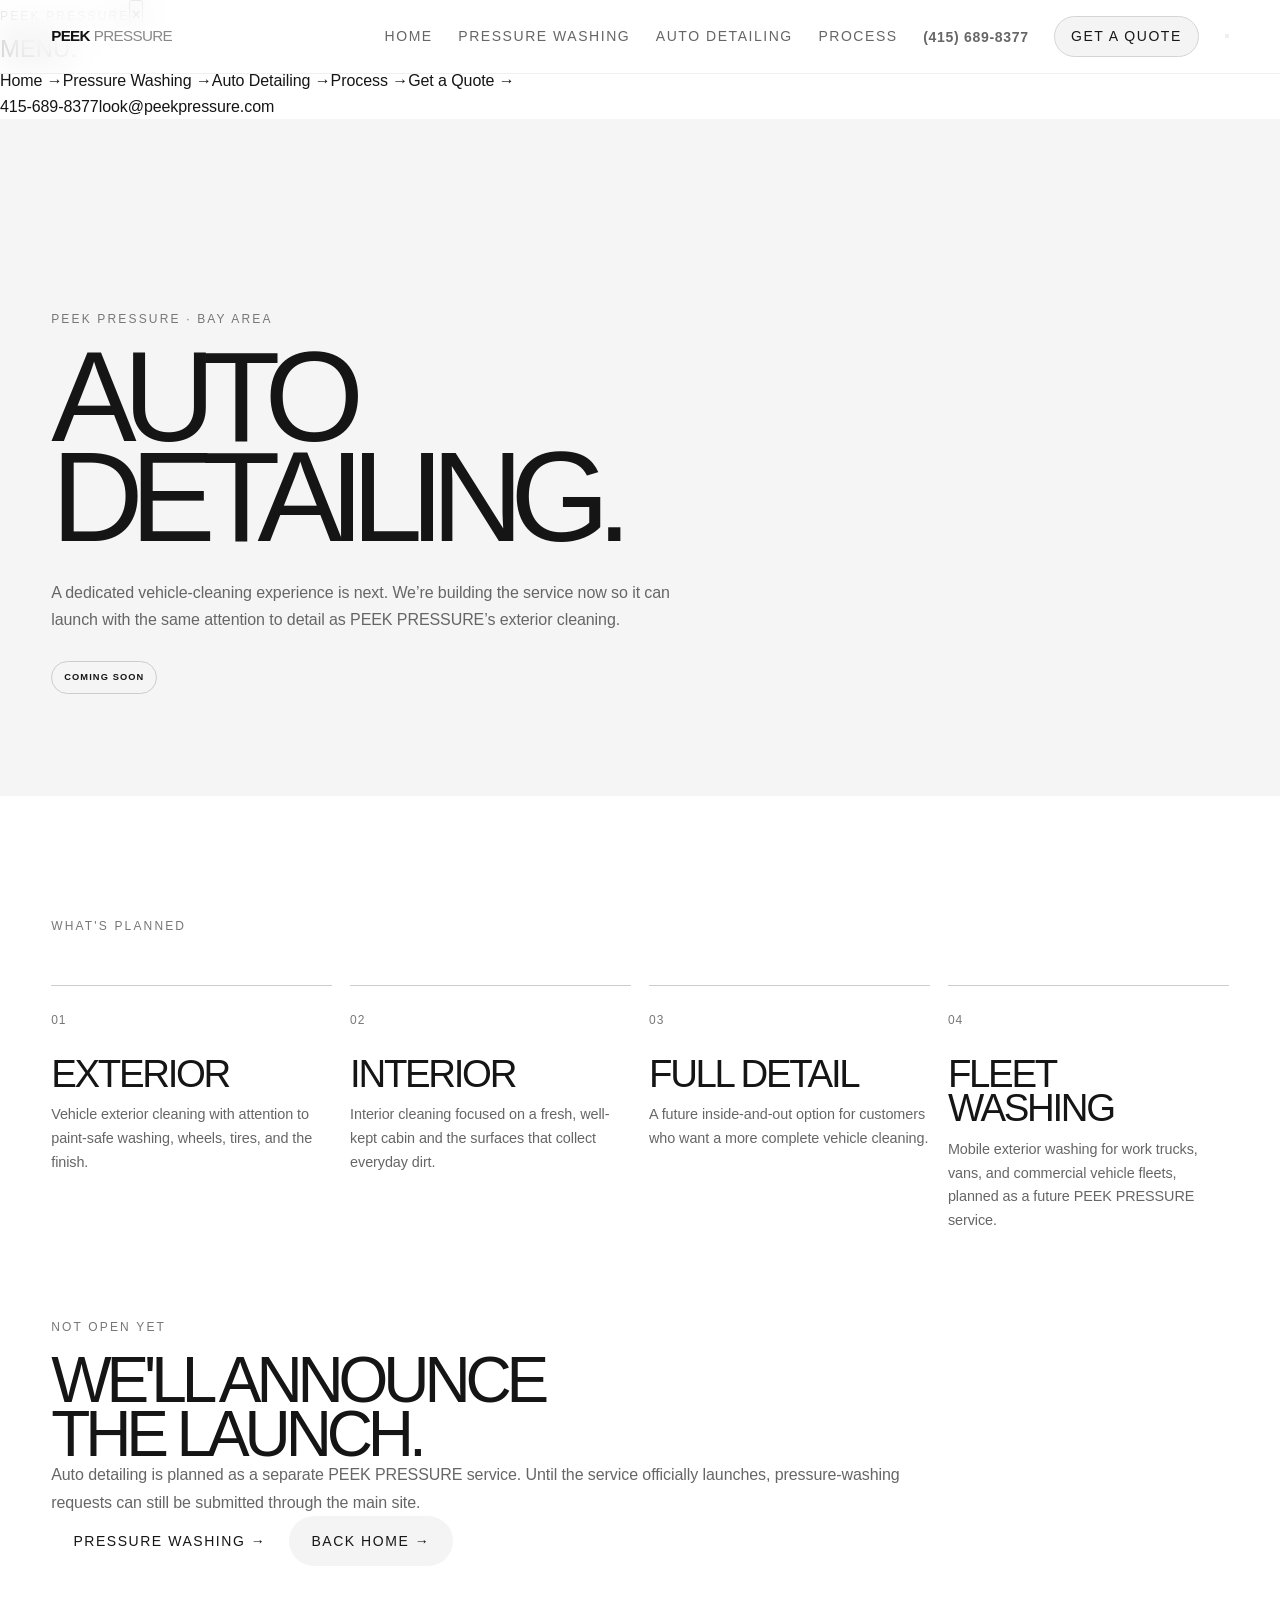
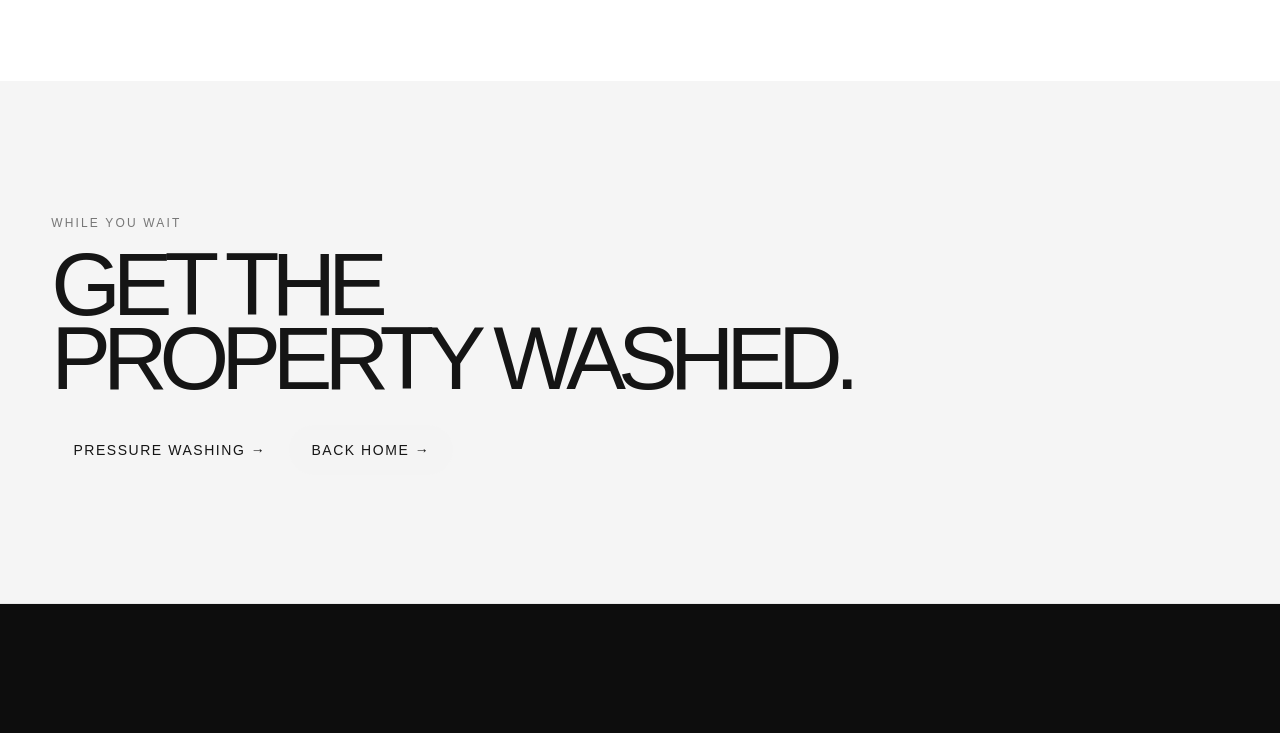
==== commit 89a26eac: "Add fleet washing to auto detailing services" ====
--- a/auto-detailing/index.html
+++ b/auto-detailing/index.html
@@ -16,17 +16,17 @@
 .detailing-hero p{max-width:650px;margin:2rem 0 0;color:#666;line-height:1.7;font-size:1rem}
 .detailing-status{display:inline-flex;margin-top:28px;padding:8px 12px;border:1px solid #ccc;border-radius:999px;font-size:.58rem;font-weight:800;letter-spacing:.12em}
 .detailing-content{padding:clamp(5rem,9vw,9rem) 0}
-.detailing-grid{display:grid;grid-template-columns:repeat(3,minmax(0,1fr));gap:18px;margin-top:3rem}
+.detailing-grid{display:grid;grid-template-columns:repeat(4,minmax(0,1fr));gap:18px;margin-top:3rem}
 .detailing-card{border-top:1px solid #ccc;padding-top:20px}.detailing-card .number{color:#777;font-size:.7rem;font-weight:700}.detailing-card h2{margin:25px 0 12px;font-size:clamp(1.6rem,3vw,3rem);letter-spacing:-.06em;line-height:.9}.detailing-card p{margin:0;color:#666;line-height:1.65;font-size:.9rem}
 .service-page-bottom-cta{padding:clamp(5rem,10vw,10rem) 0;background:#f5f5f5}.service-page-bottom-cta h2{margin:14px 0 0;font-size:clamp(3rem,7vw,7rem);line-height:.82;letter-spacing:-.09em}.service-page-bottom-cta .service-page-cta{margin-top:30px}.detailing-note{margin-top:5rem;max-width:850px}.detailing-note h2{font-size:clamp(2.4rem,5vw,5rem);line-height:.85;letter-spacing:-.08em;margin:14px 0 0}.detailing-note p{color:#666;line-height:1.7}
-@media(max-width:700px){.detailing-hero{padding-top:8rem}.detailing-hero h1{font-size:clamp(3.5rem,18vw,5rem)}.detailing-hero p{font-size:.9rem}.detailing-grid{grid-template-columns:1fr;gap:38px}}
+@media(max-width:900px){.detailing-grid{grid-template-columns:repeat(2,minmax(0,1fr))}}@media(max-width:700px){.detailing-hero{padding-top:8rem}.detailing-hero h1{font-size:clamp(3.5rem,18vw,5rem)}.detailing-hero p{font-size:.9rem}.detailing-grid{grid-template-columns:1fr;gap:38px}}
 </style>
 </head>
 <body>
 <header class="header" aria-label="PEEK PRESSURE site header"><div class="container header-inner"><a href="/" class="logo">PEEK<span>PRESSURE</span></a><nav aria-label="Primary navigation"><a href="/">Home</a><a href="/pressure-washing/">Pressure Washing</a><a href="/auto-detailing/">Auto Detailing</a><a href="/pressure-washing/#process">Process</a></nav><span class="header-contact"><a href="tel:14156898377" class="header-phone">(415) 689-8377</a></span><a href="/#quoteForm" class="header-cta">GET A QUOTE</a><button type="button" class="peek-menu-toggle" id="peekMenuToggle" aria-label="Open menu" aria-controls="peekSideMenu" aria-expanded="false"><span></span><span></span><span></span></button></div></header>
 <div class="peek-side-menu" id="peekSideMenu" aria-hidden="true"><div class="peek-side-menu-backdrop" data-peek-menu-close></div><aside class="peek-side-menu-panel" role="dialog" aria-modal="true" aria-labelledby="menu-title" tabindex="-1"><div class="peek-side-menu-head"><span class="label">PEEK PRESSURE</span><button type="button" class="peek-side-menu-close" id="peekMenuClose" aria-label="Close menu">×</button></div><h2 id="menu-title">MENU.</h2><nav class="peek-side-menu-links" aria-label="Menu"><a href="/">Home <span>→</span></a><a href="/pressure-washing/">Pressure Washing <span>→</span></a><a href="/auto-detailing/">Auto Detailing <span>→</span></a><a href="/pressure-washing/#process">Process <span>→</span></a><a href="/#quoteForm">Get a Quote <span>→</span></a></nav><div class="peek-side-menu-footer"><a href="tel:14156898377">415-689-8377</a><a href="mailto:look@peekpressure.com">look@peekpressure.com</a></div></aside></div>
 <main><section class="detailing-hero"><div class="container"><div class="eyebrow">PEEK PRESSURE · BAY AREA</div><h1>AUTO<br>DETAILING.</h1><p>A dedicated vehicle-cleaning experience is next. We’re building the service now so it can launch with the same attention to detail as PEEK PRESSURE’s exterior cleaning.</p><span class="detailing-status">COMING SOON</span></div></section>
-<section class="detailing-content"><div class="container"><span class="label">WHAT'S PLANNED</span><div class="detailing-grid"><article class="detailing-card"><span class="number">01</span><h2>EXTERIOR</h2><p>Vehicle exterior cleaning with attention to paint-safe washing, wheels, tires, and the finish.</p></article><article class="detailing-card"><span class="number">02</span><h2>INTERIOR</h2><p>Interior cleaning focused on a fresh, well-kept cabin and the surfaces that collect everyday dirt.</p></article><article class="detailing-card"><span class="number">03</span><h2>FULL DETAIL</h2><p>A future inside-and-out option for customers who want a more complete vehicle cleaning.</p></article></div><div class="detailing-note"><span class="label">NOT OPEN YET</span><h2>WE'LL ANNOUNCE<br>THE LAUNCH.</h2><p>Auto detailing is planned as a separate PEEK PRESSURE service. Until the service officially launches, pressure-washing requests can still be submitted through the main site.</p><div class="service-page-cta"><a class="button primary" href="/#quoteForm">PRESSURE WASHING →</a><a class="button secondary" href="/">BACK HOME →</a></div></div></div></section><section class="service-page-bottom-cta"><div class="container"><span class="label">WHILE YOU WAIT</span><h2>GET THE<br>PROPERTY WASHED.</h2><div class="service-page-cta"><a class="button primary" href="/#quoteForm">PRESSURE WASHING →</a><a class="button secondary" href="/">BACK HOME →</a></div></div></section><footer class="service-page-footer"><div class="container"><a href="/">PEEK PRESSURE</a> · <a href="/pressure-washing/">Pressure Washing</a> · Coming soon</div></footer></main>
+<section class="detailing-content"><div class="container"><span class="label">WHAT'S PLANNED</span><div class="detailing-grid"><article class="detailing-card"><span class="number">01</span><h2>EXTERIOR</h2><p>Vehicle exterior cleaning with attention to paint-safe washing, wheels, tires, and the finish.</p></article><article class="detailing-card"><span class="number">02</span><h2>INTERIOR</h2><p>Interior cleaning focused on a fresh, well-kept cabin and the surfaces that collect everyday dirt.</p></article><article class="detailing-card"><span class="number">03</span><h2>FULL DETAIL</h2><p>A future inside-and-out option for customers who want a more complete vehicle cleaning.</p></article><article class="detailing-card"><span class="number">04</span><h2>FLEET WASHING</h2><p>Mobile exterior washing for work trucks, vans, and commercial vehicle fleets, planned as a future PEEK PRESSURE service.</p></article></div><div class="detailing-note"><span class="label">NOT OPEN YET</span><h2>WE'LL ANNOUNCE<br>THE LAUNCH.</h2><p>Auto detailing is planned as a separate PEEK PRESSURE service. Until the service officially launches, pressure-washing requests can still be submitted through the main site.</p><div class="service-page-cta"><a class="button primary" href="/#quoteForm">PRESSURE WASHING →</a><a class="button secondary" href="/">BACK HOME →</a></div></div></div></section><section class="service-page-bottom-cta"><div class="container"><span class="label">WHILE YOU WAIT</span><h2>GET THE<br>PROPERTY WASHED.</h2><div class="service-page-cta"><a class="button primary" href="/#quoteForm">PRESSURE WASHING →</a><a class="button secondary" href="/">BACK HOME →</a></div></div></section><footer class="service-page-footer"><div class="container"><a href="/">PEEK PRESSURE</a> · <a href="/pressure-washing/">Pressure Washing</a> · Coming soon</div></footer></main>
 <script>
 (()=>{const t=document.getElementById('peekMenuToggle'),m=document.getElementById('peekSideMenu'),x=document.getElementById('peekMenuClose');if(!t||!m||!x)return;const close=()=>{m.classList.remove('is-open');m.setAttribute('aria-hidden','true');t.setAttribute('aria-expanded','false');document.body.classList.remove('peek-side-menu-open')};t.onclick=()=>{m.classList.contains('is-open')?close():(m.classList.add('is-open'),m.setAttribute('aria-hidden','false'),t.setAttribute('aria-expanded','true'),document.body.classList.add('peek-side-menu-open'),x.focus())};x.onclick=close;m.querySelector('[data-peek-menu-close]').onclick=close;document.addEventListener('keydown',e=>{if(e.key==='Escape')close()})})();
 </script>
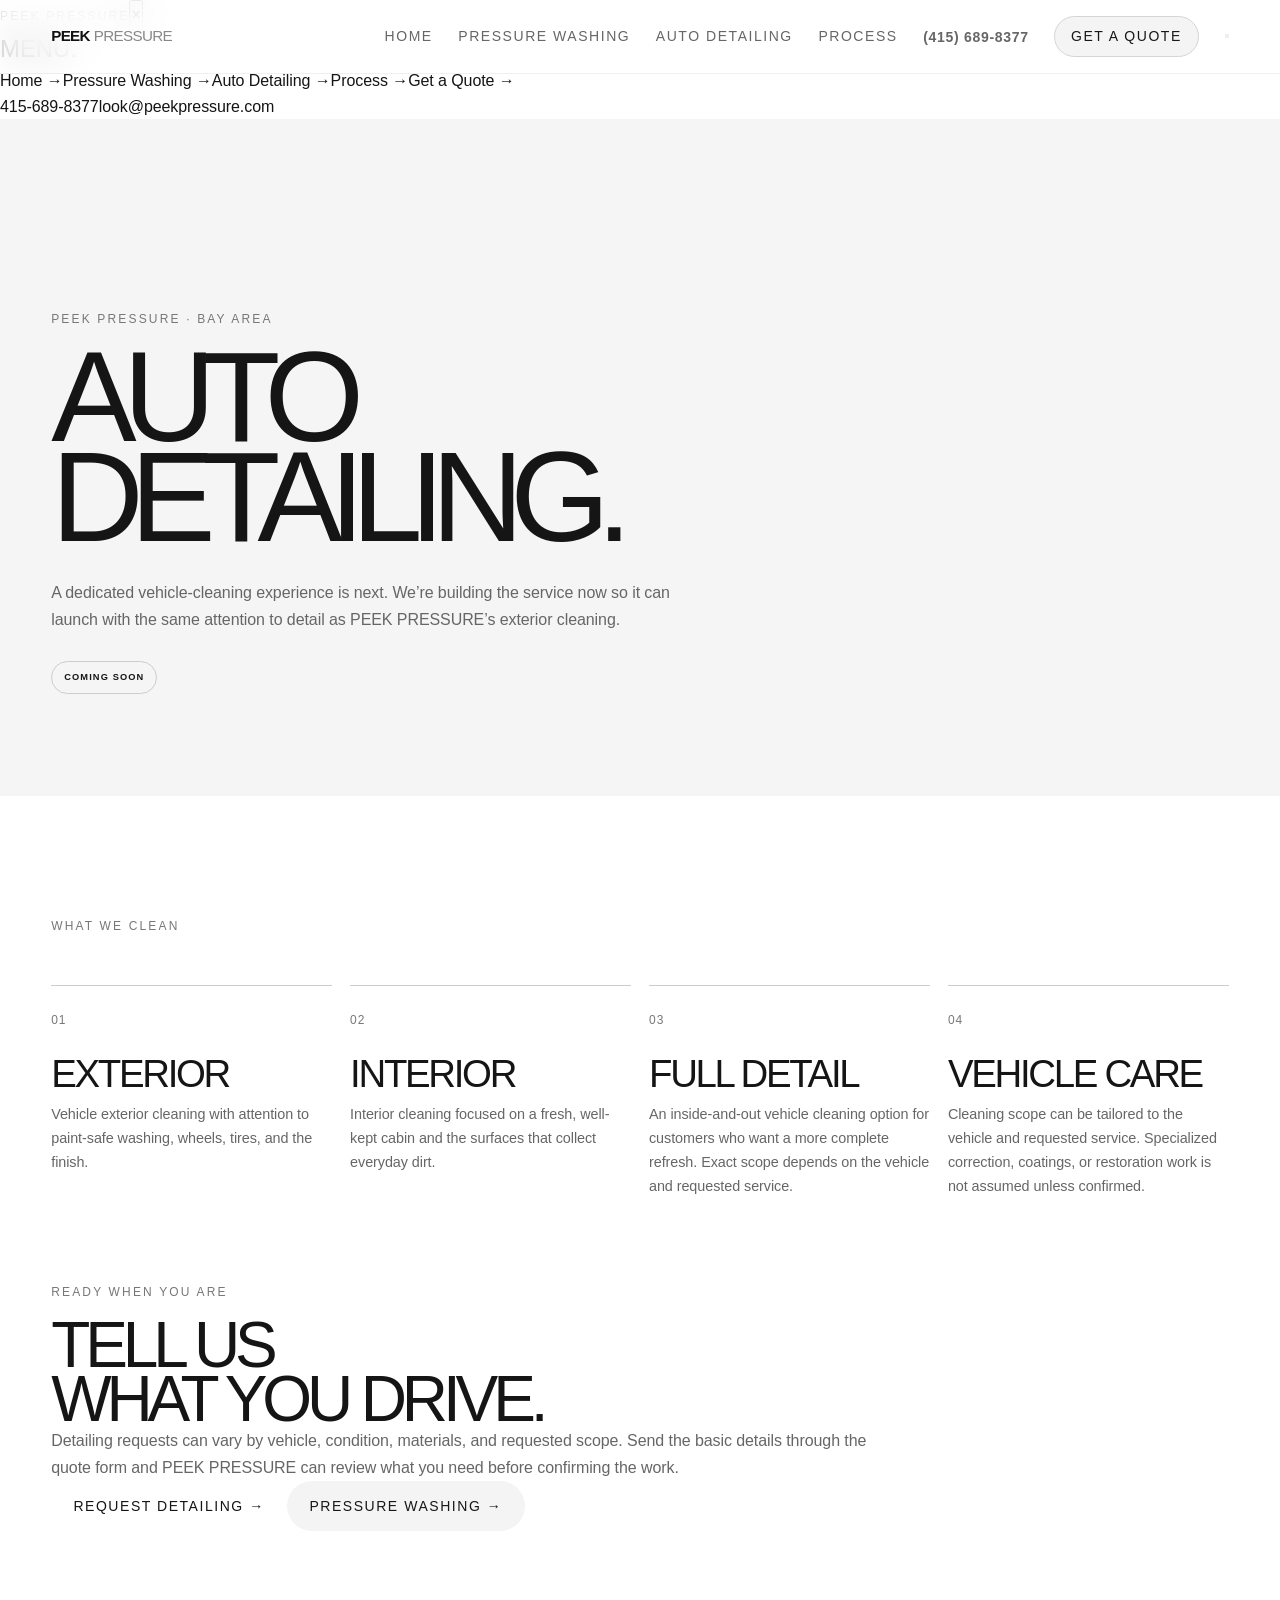
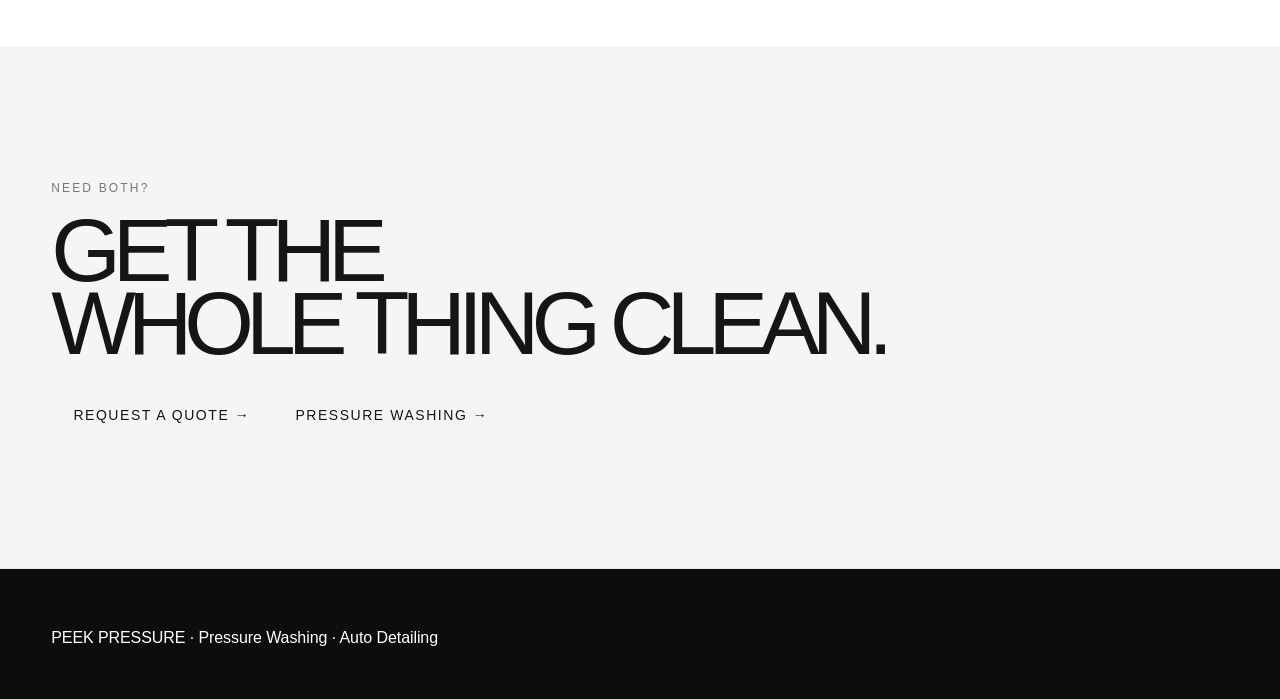
==== commit 5703adf4: "Align auto-detailing/index.html with pressure washing and auto detailing" ====
--- a/auto-detailing/index.html
+++ b/auto-detailing/index.html
@@ -3,8 +3,8 @@
 <head>
 <meta charset="UTF-8">
 <meta name="viewport" content="width=device-width, initial-scale=1.0, viewport-fit=cover">
-<title>Auto Detailing | PEEK PRESSURE | Coming Soon</title>
-<meta name="description" content="PEEK PRESSURE Auto Detailing is coming soon to the Bay Area. Explore the upcoming vehicle cleaning and detailing service.">
+<title>Auto Detailing | PEEK PRESSURE | Bay Area</title>
+<meta name="description" content="PEEK PRESSURE provides auto detailing and vehicle cleaning in the Bay Area, with interior and exterior service focused on careful, material-appropriate cleaning.">
 <meta name="robots" content="index, follow, max-image-preview:large">
 <link rel="canonical" href="https://peekpressure.com/auto-detailing/">
 <link rel="icon" type="image/svg+xml" href="/favicon.svg">
@@ -26,7 +26,7 @@
 <header class="header" aria-label="PEEK PRESSURE site header"><div class="container header-inner"><a href="/" class="logo">PEEK<span>PRESSURE</span></a><nav aria-label="Primary navigation"><a href="/">Home</a><a href="/pressure-washing/">Pressure Washing</a><a href="/auto-detailing/">Auto Detailing</a><a href="/pressure-washing/#process">Process</a></nav><span class="header-contact"><a href="tel:14156898377" class="header-phone">(415) 689-8377</a></span><a href="/#quoteForm" class="header-cta">GET A QUOTE</a><button type="button" class="peek-menu-toggle" id="peekMenuToggle" aria-label="Open menu" aria-controls="peekSideMenu" aria-expanded="false"><span></span><span></span><span></span></button></div></header>
 <div class="peek-side-menu" id="peekSideMenu" aria-hidden="true"><div class="peek-side-menu-backdrop" data-peek-menu-close></div><aside class="peek-side-menu-panel" role="dialog" aria-modal="true" aria-labelledby="menu-title" tabindex="-1"><div class="peek-side-menu-head"><span class="label">PEEK PRESSURE</span><button type="button" class="peek-side-menu-close" id="peekMenuClose" aria-label="Close menu">×</button></div><h2 id="menu-title">MENU.</h2><nav class="peek-side-menu-links" aria-label="Menu"><a href="/">Home <span>→</span></a><a href="/pressure-washing/">Pressure Washing <span>→</span></a><a href="/auto-detailing/">Auto Detailing <span>→</span></a><a href="/pressure-washing/#process">Process <span>→</span></a><a href="/#quoteForm">Get a Quote <span>→</span></a></nav><div class="peek-side-menu-footer"><a href="tel:14156898377">415-689-8377</a><a href="mailto:look@peekpressure.com">look@peekpressure.com</a></div></aside></div>
 <main><section class="detailing-hero"><div class="container"><div class="eyebrow">PEEK PRESSURE · BAY AREA</div><h1>AUTO<br>DETAILING.</h1><p>A dedicated vehicle-cleaning experience is next. We’re building the service now so it can launch with the same attention to detail as PEEK PRESSURE’s exterior cleaning.</p><span class="detailing-status">COMING SOON</span></div></section>
-<section class="detailing-content"><div class="container"><span class="label">WHAT'S PLANNED</span><div class="detailing-grid"><article class="detailing-card"><span class="number">01</span><h2>EXTERIOR</h2><p>Vehicle exterior cleaning with attention to paint-safe washing, wheels, tires, and the finish.</p></article><article class="detailing-card"><span class="number">02</span><h2>INTERIOR</h2><p>Interior cleaning focused on a fresh, well-kept cabin and the surfaces that collect everyday dirt.</p></article><article class="detailing-card"><span class="number">03</span><h2>FULL DETAIL</h2><p>A future inside-and-out option for customers who want a more complete vehicle cleaning.</p></article><article class="detailing-card"><span class="number">04</span><h2>FLEET WASHING</h2><p>Mobile exterior washing for work trucks, vans, and commercial vehicle fleets, planned as a future PEEK PRESSURE service.</p></article></div><div class="detailing-note"><span class="label">NOT OPEN YET</span><h2>WE'LL ANNOUNCE<br>THE LAUNCH.</h2><p>Auto detailing is planned as a separate PEEK PRESSURE service. Until the service officially launches, pressure-washing requests can still be submitted through the main site.</p><div class="service-page-cta"><a class="button primary" href="/#quoteForm">PRESSURE WASHING →</a><a class="button secondary" href="/">BACK HOME →</a></div></div></div></section><section class="service-page-bottom-cta"><div class="container"><span class="label">WHILE YOU WAIT</span><h2>GET THE<br>PROPERTY WASHED.</h2><div class="service-page-cta"><a class="button primary" href="/#quoteForm">PRESSURE WASHING →</a><a class="button secondary" href="/">BACK HOME →</a></div></div></section><footer class="service-page-footer"><div class="container"><a href="/">PEEK PRESSURE</a> · <a href="/pressure-washing/">Pressure Washing</a> · Coming soon</div></footer></main>
+<section class="detailing-content"><div class="container"><span class="label">WHAT WE CLEAN</span><div class="detailing-grid"><article class="detailing-card"><span class="number">01</span><h2>EXTERIOR</h2><p>Vehicle exterior cleaning with attention to paint-safe washing, wheels, tires, and the finish.</p></article><article class="detailing-card"><span class="number">02</span><h2>INTERIOR</h2><p>Interior cleaning focused on a fresh, well-kept cabin and the surfaces that collect everyday dirt.</p></article><article class="detailing-card"><span class="number">03</span><h2>FULL DETAIL</h2><p>An inside-and-out vehicle cleaning option for customers who want a more complete refresh. Exact scope depends on the vehicle and requested service.</p></article><article class="detailing-card"><span class="number">04</span><h2>VEHICLE CARE</h2><p>Cleaning scope can be tailored to the vehicle and requested service. Specialized correction, coatings, or restoration work is not assumed unless confirmed.</p></article></div><div class="detailing-note"><span class="label">READY WHEN YOU ARE</span><h2>TELL US<br>WHAT YOU DRIVE.</h2><p>Detailing requests can vary by vehicle, condition, materials, and requested scope. Send the basic details through the quote form and PEEK PRESSURE can review what you need before confirming the work.</p><div class="service-page-cta"><a class="button primary" href="/#quoteForm">REQUEST DETAILING →</a><a class="button secondary" href="/pressure-washing/">PRESSURE WASHING →</a></div></div></div></section><section class="service-page-bottom-cta"><div class="container"><span class="label">NEED BOTH?</span><h2>GET THE<br>WHOLE THING CLEAN.</h2><div class="service-page-cta"><a class="button primary" href="/#quoteForm">REQUEST A QUOTE →</a><a class="button secondary" href="/pressure-washing/">PRESSURE WASHING →</a></div></div></section><footer class="service-page-footer"><div class="container"><a href="/">PEEK PRESSURE</a> · <a href="/pressure-washing/">Pressure Washing</a> · Auto Detailing</div></footer></main>
 <script>
 (()=>{const t=document.getElementById('peekMenuToggle'),m=document.getElementById('peekSideMenu'),x=document.getElementById('peekMenuClose');if(!t||!m||!x)return;const close=()=>{m.classList.remove('is-open');m.setAttribute('aria-hidden','true');t.setAttribute('aria-expanded','false');document.body.classList.remove('peek-side-menu-open')};t.onclick=()=>{m.classList.contains('is-open')?close():(m.classList.add('is-open'),m.setAttribute('aria-hidden','false'),t.setAttribute('aria-expanded','true'),document.body.classList.add('peek-side-menu-open'),x.focus())};x.onclick=close;m.querySelector('[data-peek-menu-close]').onclick=close;document.addEventListener('keydown',e=>{if(e.key==='Escape')close()})})();
 </script>
--- a/style.css
+++ b/style.css
@@ -138,22 +138,27 @@
 
 
 /* SERVICE HUB */
-.service-hub{display:grid;grid-template-columns:repeat(2,minmax(0,1fr));gap:18px;margin-top:clamp(2.5rem,5vw,5rem)}
-.service-hub-card{position:relative;display:flex;flex-direction:column;min-height:540px;padding:clamp(28px,4vw,54px);background:#f5f5f5;border:1px solid #e2e2e2;overflow:hidden;transition:transform .25s ease,background-color .25s ease,border-color .25s ease}
-.service-hub-card:hover{transform:translateY(-4px);background:#f1f1f1;border-color:#d5d5d5}
+.service-hub{display:grid;grid-template-columns:repeat(2,minmax(0,1fr));gap:1px;margin-top:clamp(2.5rem,5vw,5rem);background:#d9d9d9;border:1px solid #d9d9d9}
+.service-hub-card{position:relative;display:flex;flex-direction:column;min-height:500px;padding:clamp(30px,4.5vw,58px);box-sizing:border-box;background:#f7f7f7;color:#111;overflow:hidden;text-decoration:none;transition:background-color .3s ease,transform .3s ease}
+.service-hub-card:hover{background:#f1f1f1;transform:none}
 .service-hub-card-detailing{background:#fff}
-.service-hub-number{font-size:.7rem;font-weight:700;letter-spacing:.08em;color:#777}
+.service-hub-card-detailing:hover{background:#fafafa}
+.service-hub-number{font-size:.62rem;font-weight:700;letter-spacing:.12em;color:#888}
 .service-hub-content{margin-top:auto;max-width:590px}
-.service-hub-content .label{display:block;margin-bottom:18px}
-.service-hub-content h3{margin:0;color:#111;font-size:clamp(3.2rem,6vw,6.7rem);font-weight:800;letter-spacing:-.09em;line-height:.78}
-.service-hub-content p{max-width:510px;margin:28px 0 0;color:#666;font-size:clamp(.85rem,1.1vw,1rem);line-height:1.65}
-.service-hub-link{display:inline-flex;gap:12px;align-items:center;margin-top:30px;color:#111;font-size:.62rem;font-weight:800;letter-spacing:.1em}
+.service-hub-content .label{display:block;margin-bottom:20px;color:#777}
+.service-hub-content h3{margin:0;color:#111;font-size:clamp(3.1rem,6vw,6.4rem);font-weight:800;letter-spacing:-.095em;line-height:.78}
+.service-hub-content p{max-width:500px;margin:30px 0 0;color:#666;font-size:clamp(.85rem,1.05vw,.98rem);line-height:1.65}
+.service-hub-link{display:inline-flex;gap:12px;align-items:center;margin-top:28px;color:#111;font-size:.6rem;font-weight:800;letter-spacing:.11em}
 .service-hub-link span{font-size:1rem;transition:transform .2s ease}
 .service-hub-card:hover .service-hub-link span{transform:translateX(5px)}
-.service-hub-card .service-status{display:inline-block;margin-top:26px}
+.service-hub-card .service-status{display:inline-block;margin-top:24px}
+@media(max-width:900px){
+.service-hub{grid-template-columns:1fr}
+.service-hub-card{min-height:440px}
+}
 @media(max-width:700px){
-.service-hub{grid-template-columns:minmax(0,1fr);gap:14px;margin-top:2.5rem}
-.service-hub-card{min-height:430px;padding:26px 22px}
+.service-hub{margin-top:2.5rem}
+.service-hub-card{min-height:430px;padding:28px 22px}
 .service-hub-content h3{font-size:clamp(3.25rem,17vw,5rem)}
 .service-hub-content p{font-size:.9rem;margin-top:22px}
 .service-hub-link{margin-top:24px;line-height:1.35}
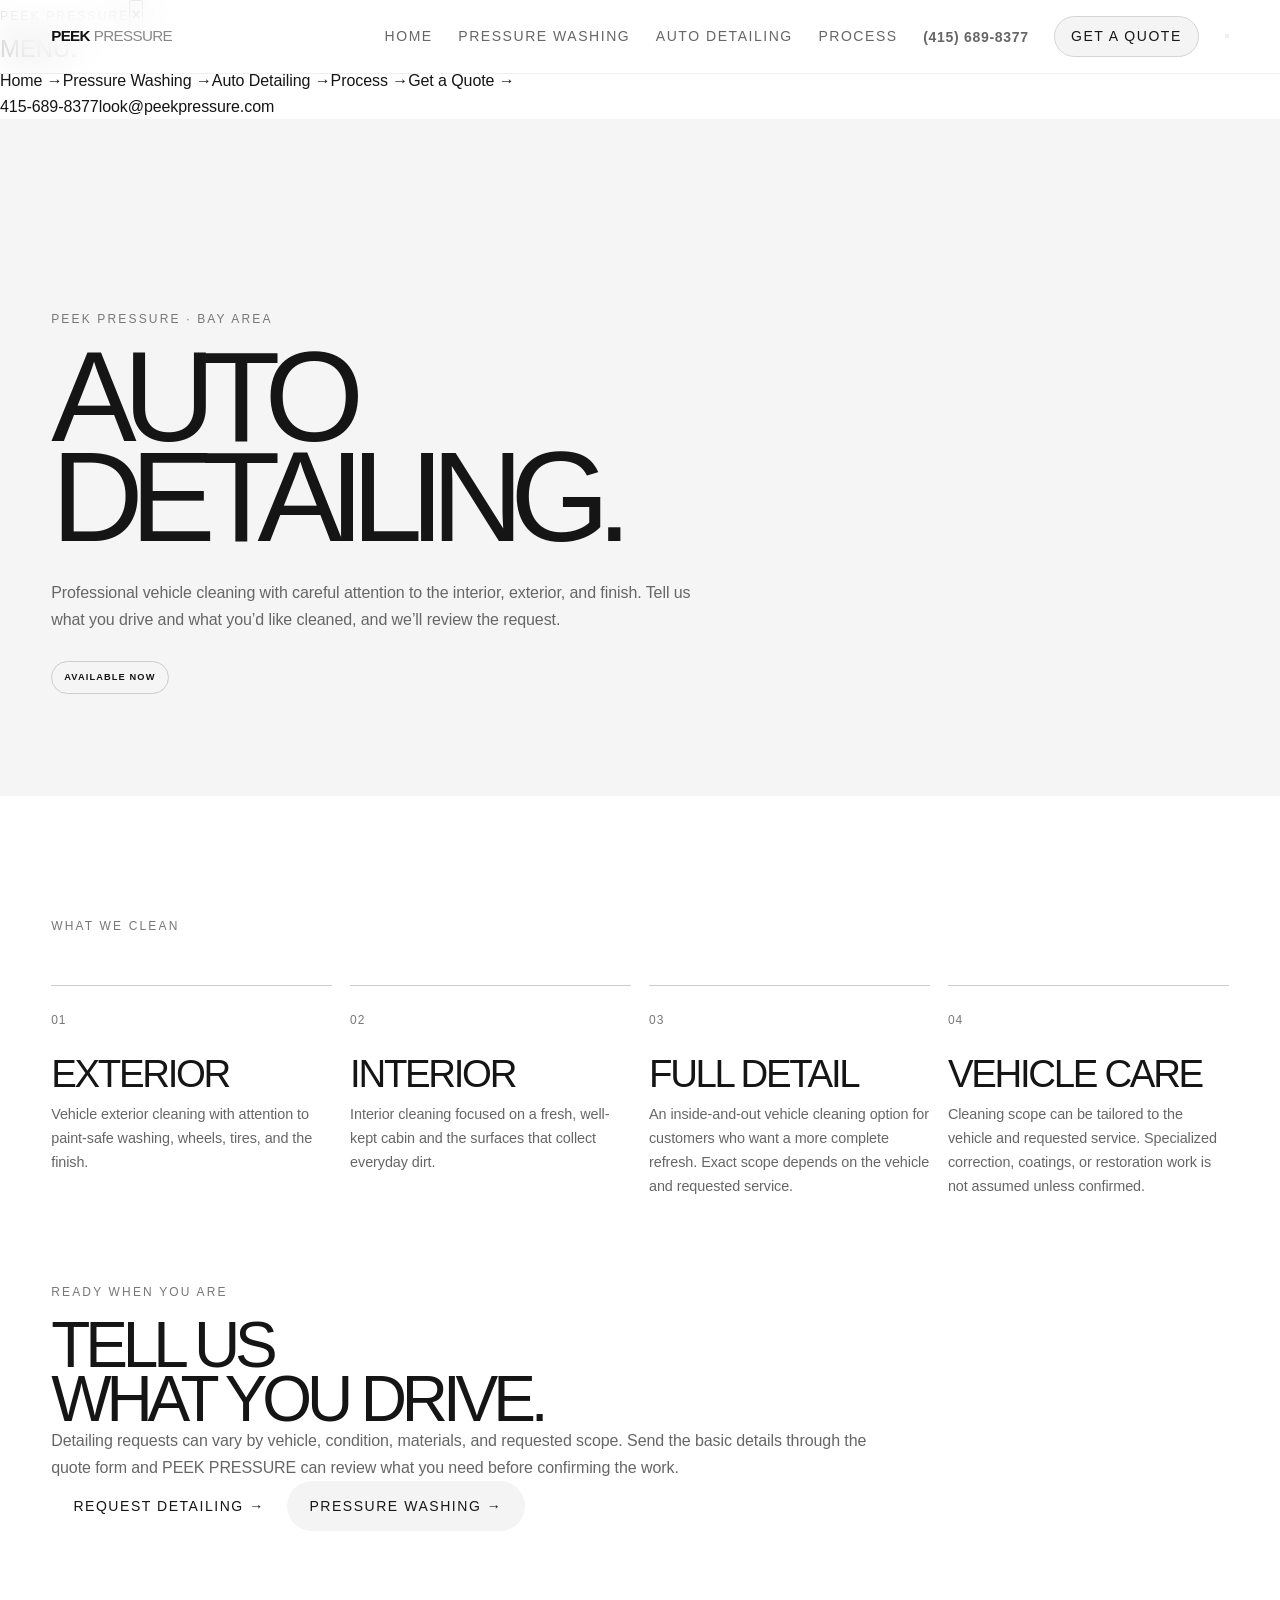
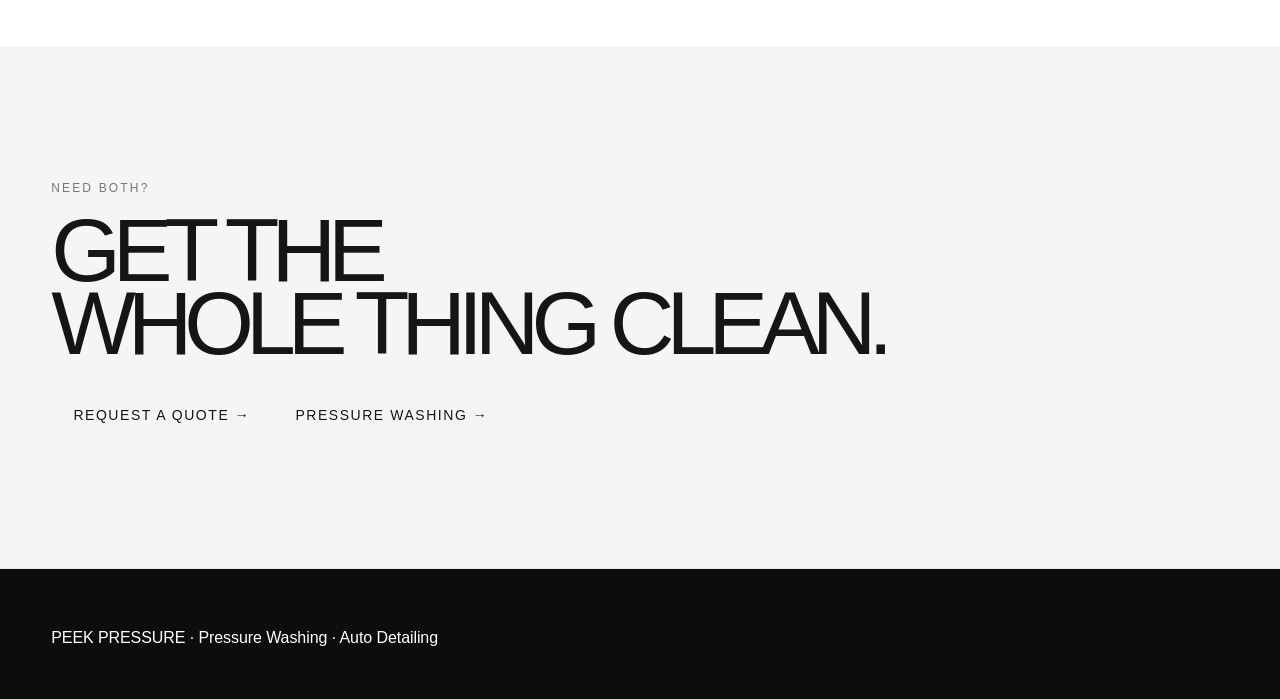
==== commit b889ac3d: "Open auto detailing page as an active service" ====
--- a/auto-detailing/index.html
+++ b/auto-detailing/index.html
@@ -25,7 +25,7 @@
 <body>
 <header class="header" aria-label="PEEK PRESSURE site header"><div class="container header-inner"><a href="/" class="logo">PEEK<span>PRESSURE</span></a><nav aria-label="Primary navigation"><a href="/">Home</a><a href="/pressure-washing/">Pressure Washing</a><a href="/auto-detailing/">Auto Detailing</a><a href="/pressure-washing/#process">Process</a></nav><span class="header-contact"><a href="tel:14156898377" class="header-phone">(415) 689-8377</a></span><a href="/#quoteForm" class="header-cta">GET A QUOTE</a><button type="button" class="peek-menu-toggle" id="peekMenuToggle" aria-label="Open menu" aria-controls="peekSideMenu" aria-expanded="false"><span></span><span></span><span></span></button></div></header>
 <div class="peek-side-menu" id="peekSideMenu" aria-hidden="true"><div class="peek-side-menu-backdrop" data-peek-menu-close></div><aside class="peek-side-menu-panel" role="dialog" aria-modal="true" aria-labelledby="menu-title" tabindex="-1"><div class="peek-side-menu-head"><span class="label">PEEK PRESSURE</span><button type="button" class="peek-side-menu-close" id="peekMenuClose" aria-label="Close menu">×</button></div><h2 id="menu-title">MENU.</h2><nav class="peek-side-menu-links" aria-label="Menu"><a href="/">Home <span>→</span></a><a href="/pressure-washing/">Pressure Washing <span>→</span></a><a href="/auto-detailing/">Auto Detailing <span>→</span></a><a href="/pressure-washing/#process">Process <span>→</span></a><a href="/#quoteForm">Get a Quote <span>→</span></a></nav><div class="peek-side-menu-footer"><a href="tel:14156898377">415-689-8377</a><a href="mailto:look@peekpressure.com">look@peekpressure.com</a></div></aside></div>
-<main><section class="detailing-hero"><div class="container"><div class="eyebrow">PEEK PRESSURE · BAY AREA</div><h1>AUTO<br>DETAILING.</h1><p>A dedicated vehicle-cleaning experience is next. We’re building the service now so it can launch with the same attention to detail as PEEK PRESSURE’s exterior cleaning.</p><span class="detailing-status">COMING SOON</span></div></section>
+<main><section class="detailing-hero"><div class="container"><div class="eyebrow">PEEK PRESSURE · BAY AREA</div><h1>AUTO<br>DETAILING.</h1><p>Professional vehicle cleaning with careful attention to the interior, exterior, and finish. Tell us what you drive and what you’d like cleaned, and we’ll review the request.</p><span class="detailing-status">AVAILABLE NOW</span></div></section>
 <section class="detailing-content"><div class="container"><span class="label">WHAT WE CLEAN</span><div class="detailing-grid"><article class="detailing-card"><span class="number">01</span><h2>EXTERIOR</h2><p>Vehicle exterior cleaning with attention to paint-safe washing, wheels, tires, and the finish.</p></article><article class="detailing-card"><span class="number">02</span><h2>INTERIOR</h2><p>Interior cleaning focused on a fresh, well-kept cabin and the surfaces that collect everyday dirt.</p></article><article class="detailing-card"><span class="number">03</span><h2>FULL DETAIL</h2><p>An inside-and-out vehicle cleaning option for customers who want a more complete refresh. Exact scope depends on the vehicle and requested service.</p></article><article class="detailing-card"><span class="number">04</span><h2>VEHICLE CARE</h2><p>Cleaning scope can be tailored to the vehicle and requested service. Specialized correction, coatings, or restoration work is not assumed unless confirmed.</p></article></div><div class="detailing-note"><span class="label">READY WHEN YOU ARE</span><h2>TELL US<br>WHAT YOU DRIVE.</h2><p>Detailing requests can vary by vehicle, condition, materials, and requested scope. Send the basic details through the quote form and PEEK PRESSURE can review what you need before confirming the work.</p><div class="service-page-cta"><a class="button primary" href="/#quoteForm">REQUEST DETAILING →</a><a class="button secondary" href="/pressure-washing/">PRESSURE WASHING →</a></div></div></div></section><section class="service-page-bottom-cta"><div class="container"><span class="label">NEED BOTH?</span><h2>GET THE<br>WHOLE THING CLEAN.</h2><div class="service-page-cta"><a class="button primary" href="/#quoteForm">REQUEST A QUOTE →</a><a class="button secondary" href="/pressure-washing/">PRESSURE WASHING →</a></div></div></section><footer class="service-page-footer"><div class="container"><a href="/">PEEK PRESSURE</a> · <a href="/pressure-washing/">Pressure Washing</a> · Auto Detailing</div></footer></main>
 <script>
 (()=>{const t=document.getElementById('peekMenuToggle'),m=document.getElementById('peekSideMenu'),x=document.getElementById('peekMenuClose');if(!t||!m||!x)return;const close=()=>{m.classList.remove('is-open');m.setAttribute('aria-hidden','true');t.setAttribute('aria-expanded','false');document.body.classList.remove('peek-side-menu-open')};t.onclick=()=>{m.classList.contains('is-open')?close():(m.classList.add('is-open'),m.setAttribute('aria-hidden','false'),t.setAttribute('aria-expanded','true'),document.body.classList.add('peek-side-menu-open'),x.focus())};x.onclick=close;m.querySelector('[data-peek-menu-close]').onclick=close;document.addEventListener('keydown',e=>{if(e.key==='Escape')close()})})();
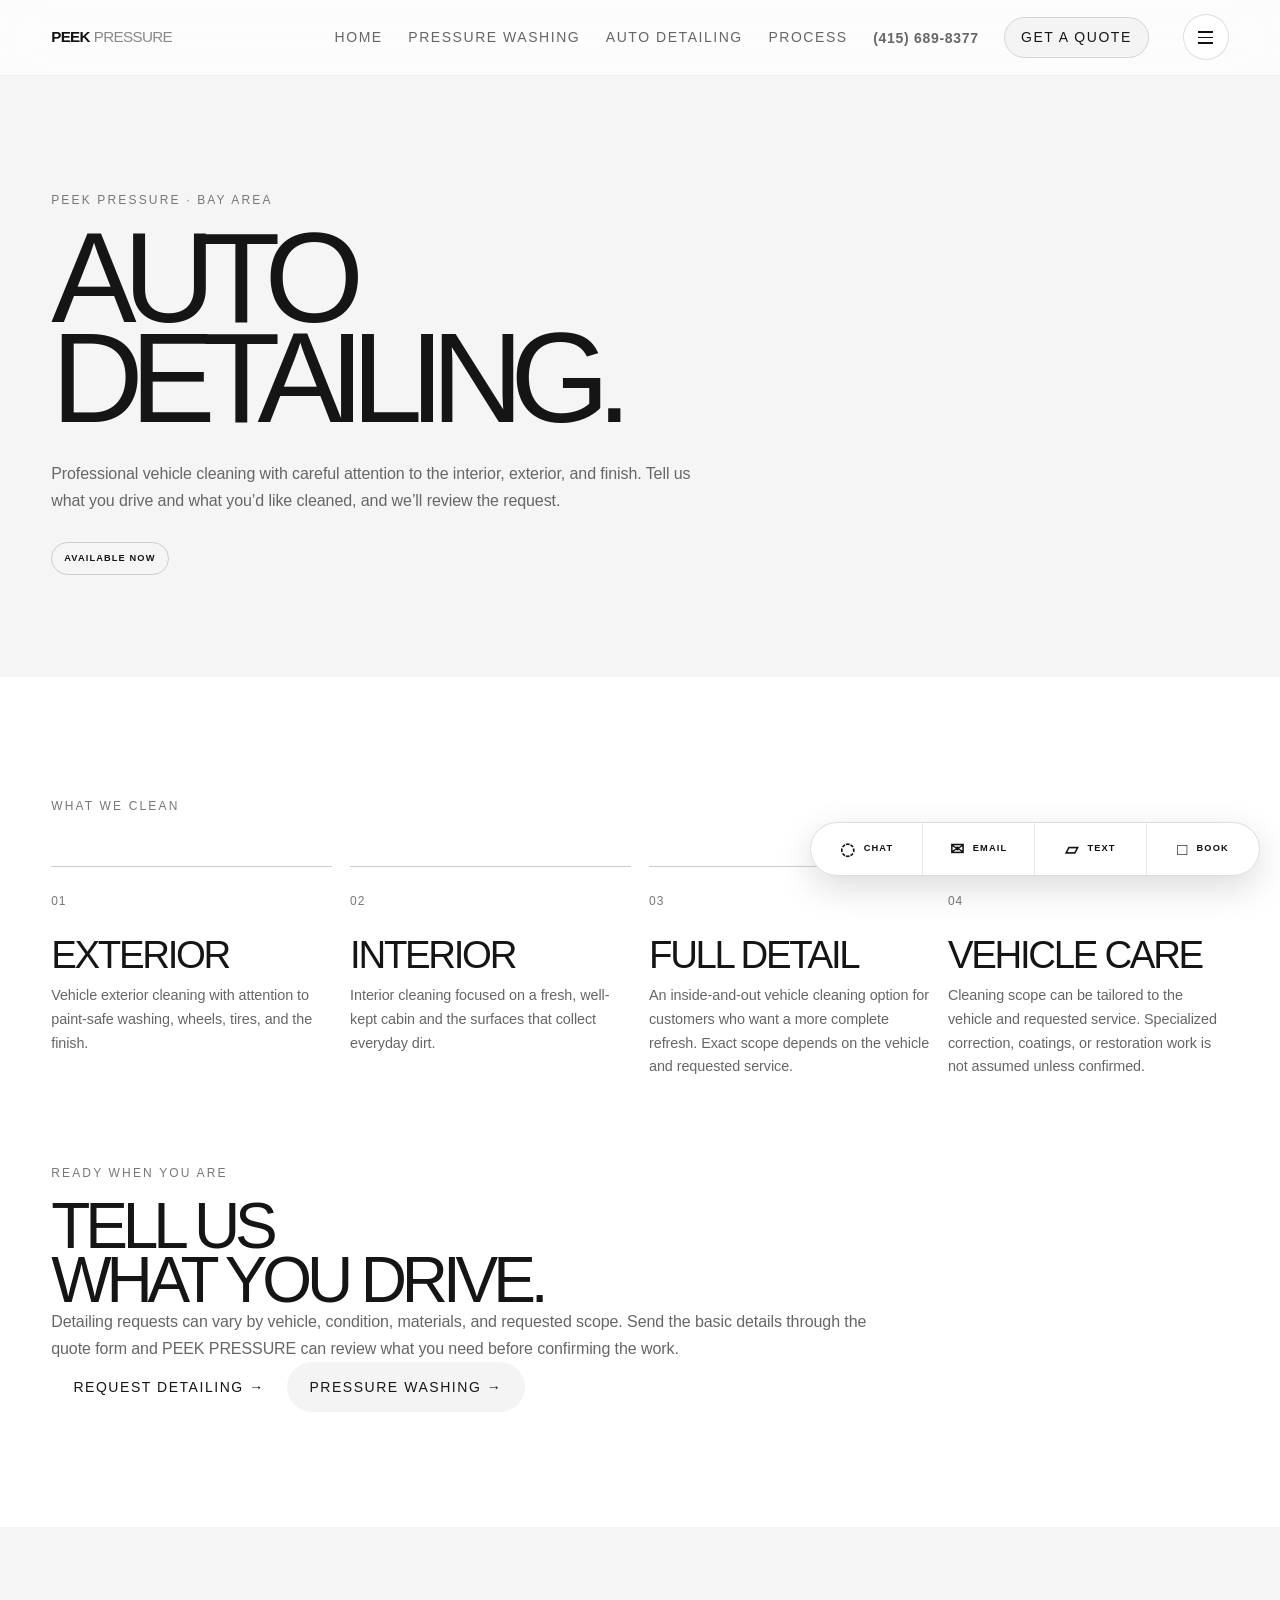
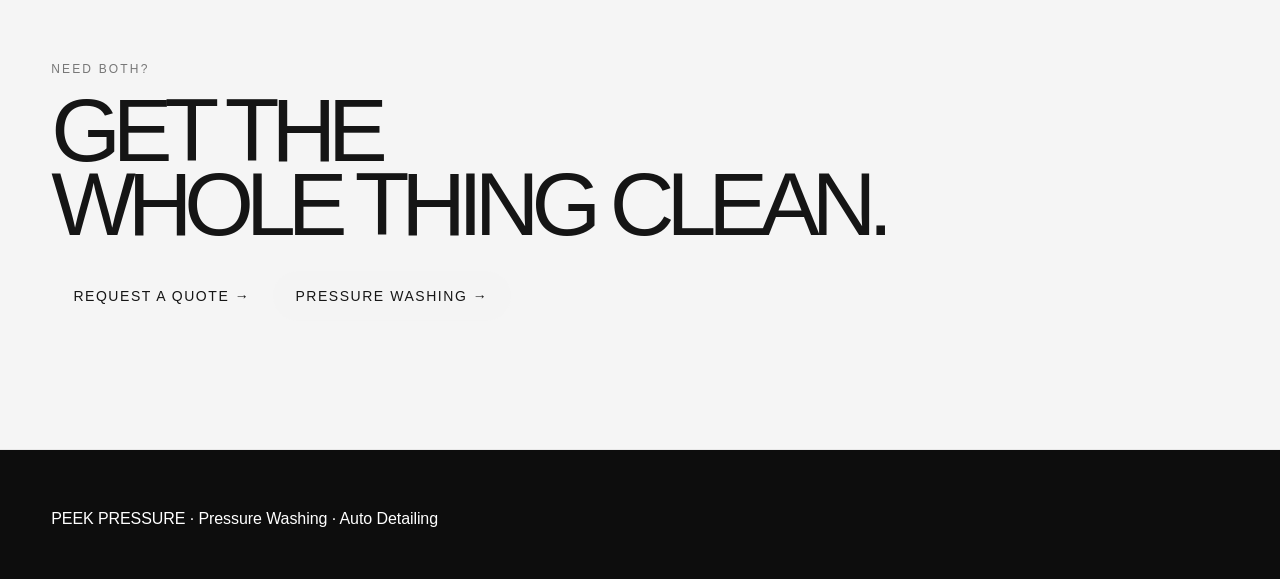
==== commit 92bb3061: "Add quick contact actions to service pages" ====
--- a/auto-detailing/index.html
+++ b/auto-detailing/index.html
@@ -20,11 +20,25 @@
 .detailing-card{border-top:1px solid #ccc;padding-top:20px}.detailing-card .number{color:#777;font-size:.7rem;font-weight:700}.detailing-card h2{margin:25px 0 12px;font-size:clamp(1.6rem,3vw,3rem);letter-spacing:-.06em;line-height:.9}.detailing-card p{margin:0;color:#666;line-height:1.65;font-size:.9rem}
 .service-page-bottom-cta{padding:clamp(5rem,10vw,10rem) 0;background:#f5f5f5}.service-page-bottom-cta h2{margin:14px 0 0;font-size:clamp(3rem,7vw,7rem);line-height:.82;letter-spacing:-.09em}.service-page-bottom-cta .service-page-cta{margin-top:30px}.detailing-note{margin-top:5rem;max-width:850px}.detailing-note h2{font-size:clamp(2.4rem,5vw,5rem);line-height:.85;letter-spacing:-.08em;margin:14px 0 0}.detailing-note p{color:#666;line-height:1.7}
 @media(max-width:900px){.detailing-grid{grid-template-columns:repeat(2,minmax(0,1fr))}}@media(max-width:700px){.detailing-hero{padding-top:8rem}.detailing-hero h1{font-size:clamp(3.5rem,18vw,5rem)}.detailing-hero p{font-size:.9rem}.detailing-grid{grid-template-columns:1fr;gap:38px}}
+
+.service-floating-actions{position:fixed;right:20px;bottom:24px;z-index:9990;display:flex;align-items:stretch;gap:0;padding:0;border:1px solid rgba(17,17,17,.14);border-radius:999px;background:rgba(255,255,255,.96);box-shadow:0 12px 36px rgba(0,0,0,.14);backdrop-filter:blur(14px);-webkit-backdrop-filter:blur(14px);overflow:hidden}
+.service-floating-actions .peek-floating-action{appearance:none;-webkit-appearance:none;display:inline-flex;align-items:center;justify-content:center;gap:9px;min-width:112px;min-height:52px;padding:0 15px;border:0;border-right:1px solid rgba(17,17,17,.1);background:transparent;color:#111;text-decoration:none;font:700 .58rem/1 Inter,Arial,sans-serif;letter-spacing:.12em}
+.service-floating-actions .peek-floating-action:last-child{border-right:0}
+.service-floating-actions .peek-floating-action:hover,.service-floating-actions .peek-floating-action:focus-visible{background:#111;color:#fff}
+.service-floating-actions .peek-floating-icon{font-size:17px;line-height:1;letter-spacing:0}
+@media(max-width:700px){.service-floating-actions{right:10px;bottom:12px;left:10px;width:auto}.service-floating-actions .peek-floating-action{flex:1;min-width:0;min-height:50px;padding:0 8px;gap:6px}.service-floating-actions .peek-floating-icon{font-size:15px}}
 </style>
 </head>
 <body>
 <header class="header" aria-label="PEEK PRESSURE site header"><div class="container header-inner"><a href="/" class="logo">PEEK<span>PRESSURE</span></a><nav aria-label="Primary navigation"><a href="/">Home</a><a href="/pressure-washing/">Pressure Washing</a><a href="/auto-detailing/">Auto Detailing</a><a href="/pressure-washing/#process">Process</a></nav><span class="header-contact"><a href="tel:14156898377" class="header-phone">(415) 689-8377</a></span><a href="/#quoteForm" class="header-cta">GET A QUOTE</a><button type="button" class="peek-menu-toggle" id="peekMenuToggle" aria-label="Open menu" aria-controls="peekSideMenu" aria-expanded="false"><span></span><span></span><span></span></button></div></header>
 <div class="peek-side-menu" id="peekSideMenu" aria-hidden="true"><div class="peek-side-menu-backdrop" data-peek-menu-close></div><aside class="peek-side-menu-panel" role="dialog" aria-modal="true" aria-labelledby="menu-title" tabindex="-1"><div class="peek-side-menu-head"><span class="label">PEEK PRESSURE</span><button type="button" class="peek-side-menu-close" id="peekMenuClose" aria-label="Close menu">×</button></div><h2 id="menu-title">MENU.</h2><nav class="peek-side-menu-links" aria-label="Menu"><a href="/">Home <span>→</span></a><a href="/pressure-washing/">Pressure Washing <span>→</span></a><a href="/auto-detailing/">Auto Detailing <span>→</span></a><a href="/pressure-washing/#process">Process <span>→</span></a><a href="/#quoteForm">Get a Quote <span>→</span></a></nav><div class="peek-side-menu-footer"><a href="tel:14156898377">415-689-8377</a><a href="mailto:look@peekpressure.com">look@peekpressure.com</a></div></aside></div>
+
+<nav class="peek-floating-actions service-floating-actions" aria-label="Quick contact actions">
+  <a class="peek-floating-action" href="/?open=chat" aria-label="Chat with Lucy"><span class="peek-floating-icon" aria-hidden="true">◌</span><span>CHAT</span></a>
+  <a class="peek-floating-action" href="mailto:look@peekpressure.com" aria-label="Email PEEK PRESSURE"><span class="peek-floating-icon" aria-hidden="true">✉</span><span>EMAIL</span></a>
+  <a class="peek-floating-action" href="sms:14156898377" aria-label="Text PEEK PRESSURE"><span class="peek-floating-icon" aria-hidden="true">▱</span><span>TEXT</span></a>
+  <a class="peek-floating-action" href="/#peekCalendlyModal" data-peek-book aria-label="Book a time with PEEK PRESSURE"><span class="peek-floating-icon" aria-hidden="true">□</span><span>BOOK</span></a>
+</nav>
 <main><section class="detailing-hero"><div class="container"><div class="eyebrow">PEEK PRESSURE · BAY AREA</div><h1>AUTO<br>DETAILING.</h1><p>Professional vehicle cleaning with careful attention to the interior, exterior, and finish. Tell us what you drive and what you’d like cleaned, and we’ll review the request.</p><span class="detailing-status">AVAILABLE NOW</span></div></section>
 <section class="detailing-content"><div class="container"><span class="label">WHAT WE CLEAN</span><div class="detailing-grid"><article class="detailing-card"><span class="number">01</span><h2>EXTERIOR</h2><p>Vehicle exterior cleaning with attention to paint-safe washing, wheels, tires, and the finish.</p></article><article class="detailing-card"><span class="number">02</span><h2>INTERIOR</h2><p>Interior cleaning focused on a fresh, well-kept cabin and the surfaces that collect everyday dirt.</p></article><article class="detailing-card"><span class="number">03</span><h2>FULL DETAIL</h2><p>An inside-and-out vehicle cleaning option for customers who want a more complete refresh. Exact scope depends on the vehicle and requested service.</p></article><article class="detailing-card"><span class="number">04</span><h2>VEHICLE CARE</h2><p>Cleaning scope can be tailored to the vehicle and requested service. Specialized correction, coatings, or restoration work is not assumed unless confirmed.</p></article></div><div class="detailing-note"><span class="label">READY WHEN YOU ARE</span><h2>TELL US<br>WHAT YOU DRIVE.</h2><p>Detailing requests can vary by vehicle, condition, materials, and requested scope. Send the basic details through the quote form and PEEK PRESSURE can review what you need before confirming the work.</p><div class="service-page-cta"><a class="button primary" href="/#quoteForm">REQUEST DETAILING →</a><a class="button secondary" href="/pressure-washing/">PRESSURE WASHING →</a></div></div></div></section><section class="service-page-bottom-cta"><div class="container"><span class="label">NEED BOTH?</span><h2>GET THE<br>WHOLE THING CLEAN.</h2><div class="service-page-cta"><a class="button primary" href="/#quoteForm">REQUEST A QUOTE →</a><a class="button secondary" href="/pressure-washing/">PRESSURE WASHING →</a></div></div></section><footer class="service-page-footer"><div class="container"><a href="/">PEEK PRESSURE</a> · <a href="/pressure-washing/">Pressure Washing</a> · Auto Detailing</div></footer></main>
 <script>
--- a/style.css
+++ b/style.css
@@ -163,3 +163,31 @@
 .service-hub-content p{font-size:.9rem;margin-top:22px}
 .service-hub-link{margin-top:24px;line-height:1.35}
 }
+
+
+/* Shared services-page menu button */
+.peek-menu-toggle{appearance:none;-webkit-appearance:none;width:46px;height:46px;margin-left:8px;padding:0;border:1px solid rgba(17,17,17,.14);border-radius:999px;background:#fff;display:inline-flex;flex-direction:column;align-items:center;justify-content:center;gap:4px;color:#111;cursor:pointer;transition:background-color .2s ease,color .2s ease,border-color .2s ease}
+.peek-menu-toggle span{display:block;width:15px;height:1.5px;background:currentColor;transition:transform .2s ease,opacity .2s ease}
+.peek-menu-toggle:hover,.peek-menu-toggle:focus-visible{background:#111;color:#fff;border-color:#111}
+.peek-menu-toggle:focus-visible{outline:3px solid rgba(17,17,17,.18);outline-offset:3px}
+.peek-side-menu{position:fixed;inset:0;z-index:2147483640;display:none}
+.peek-side-menu.is-open{display:block}
+body.peek-side-menu-open{overflow:hidden}
+.peek-side-menu-backdrop{position:absolute;inset:0;background:rgba(0,0,0,.42);backdrop-filter:blur(7px);-webkit-backdrop-filter:blur(7px)}
+.peek-side-menu-panel{position:absolute;top:0;right:0;width:min(430px,92vw);height:100%;box-sizing:border-box;padding:30px 32px;background:#fff;box-shadow:-24px 0 70px rgba(0,0,0,.18);display:flex;flex-direction:column;transform:translateX(100%);transition:transform .28s cubic-bezier(.22,1,.36,1)}
+.peek-side-menu.is-open .peek-side-menu-panel{transform:translateX(0)}
+.peek-side-menu-head{display:flex;align-items:center;justify-content:space-between}
+.peek-side-menu-head .label{font-size:.65rem;font-weight:700;letter-spacing:.14em}
+.peek-side-menu-close{width:42px;height:42px;border:0;border-radius:50%;background:#f3f3f3;color:#111;font-size:28px;line-height:1;cursor:pointer}
+.peek-side-menu-close:hover,.peek-side-menu-close:focus-visible{background:#111;color:#fff}
+.peek-side-menu-panel h2{margin:42px 0 26px;font-size:clamp(3.2rem,8vw,5.5rem);line-height:.82;letter-spacing:-.075em}
+.peek-side-menu-links{display:flex;flex-direction:column;border-top:1px solid #ddd}
+.peek-side-menu-links a{display:flex;align-items:center;justify-content:space-between;padding:19px 0;border-bottom:1px solid #ddd;color:#111;text-decoration:none;font-size:1rem;font-weight:600;letter-spacing:-.01em}
+.peek-side-menu-links a span{font-size:1.15rem;transition:transform .2s ease}
+.peek-side-menu-links a:hover span,.peek-side-menu-links a:focus-visible span{transform:translateX(5px)}
+.peek-side-menu-links a:focus-visible{outline:2px solid #111;outline-offset:4px}
+.peek-side-menu-footer{margin-top:auto;padding-top:24px;border-top:1px solid #ddd;display:flex;flex-direction:column;gap:7px}
+.peek-side-menu-footer a{color:#555;text-decoration:none;font-size:.78rem;letter-spacing:.03em}
+.peek-side-menu-footer a:hover{color:#111}
+@media(max-width:700px){.peek-menu-toggle{width:42px;height:42px;margin-left:5px}.peek-side-menu-panel{width:100%;padding:22px 20px}.peek-side-menu-panel h2{margin-top:38px}}
+@media(prefers-reduced-motion:reduce){.peek-side-menu-panel,.peek-menu-toggle span{transition:none}}
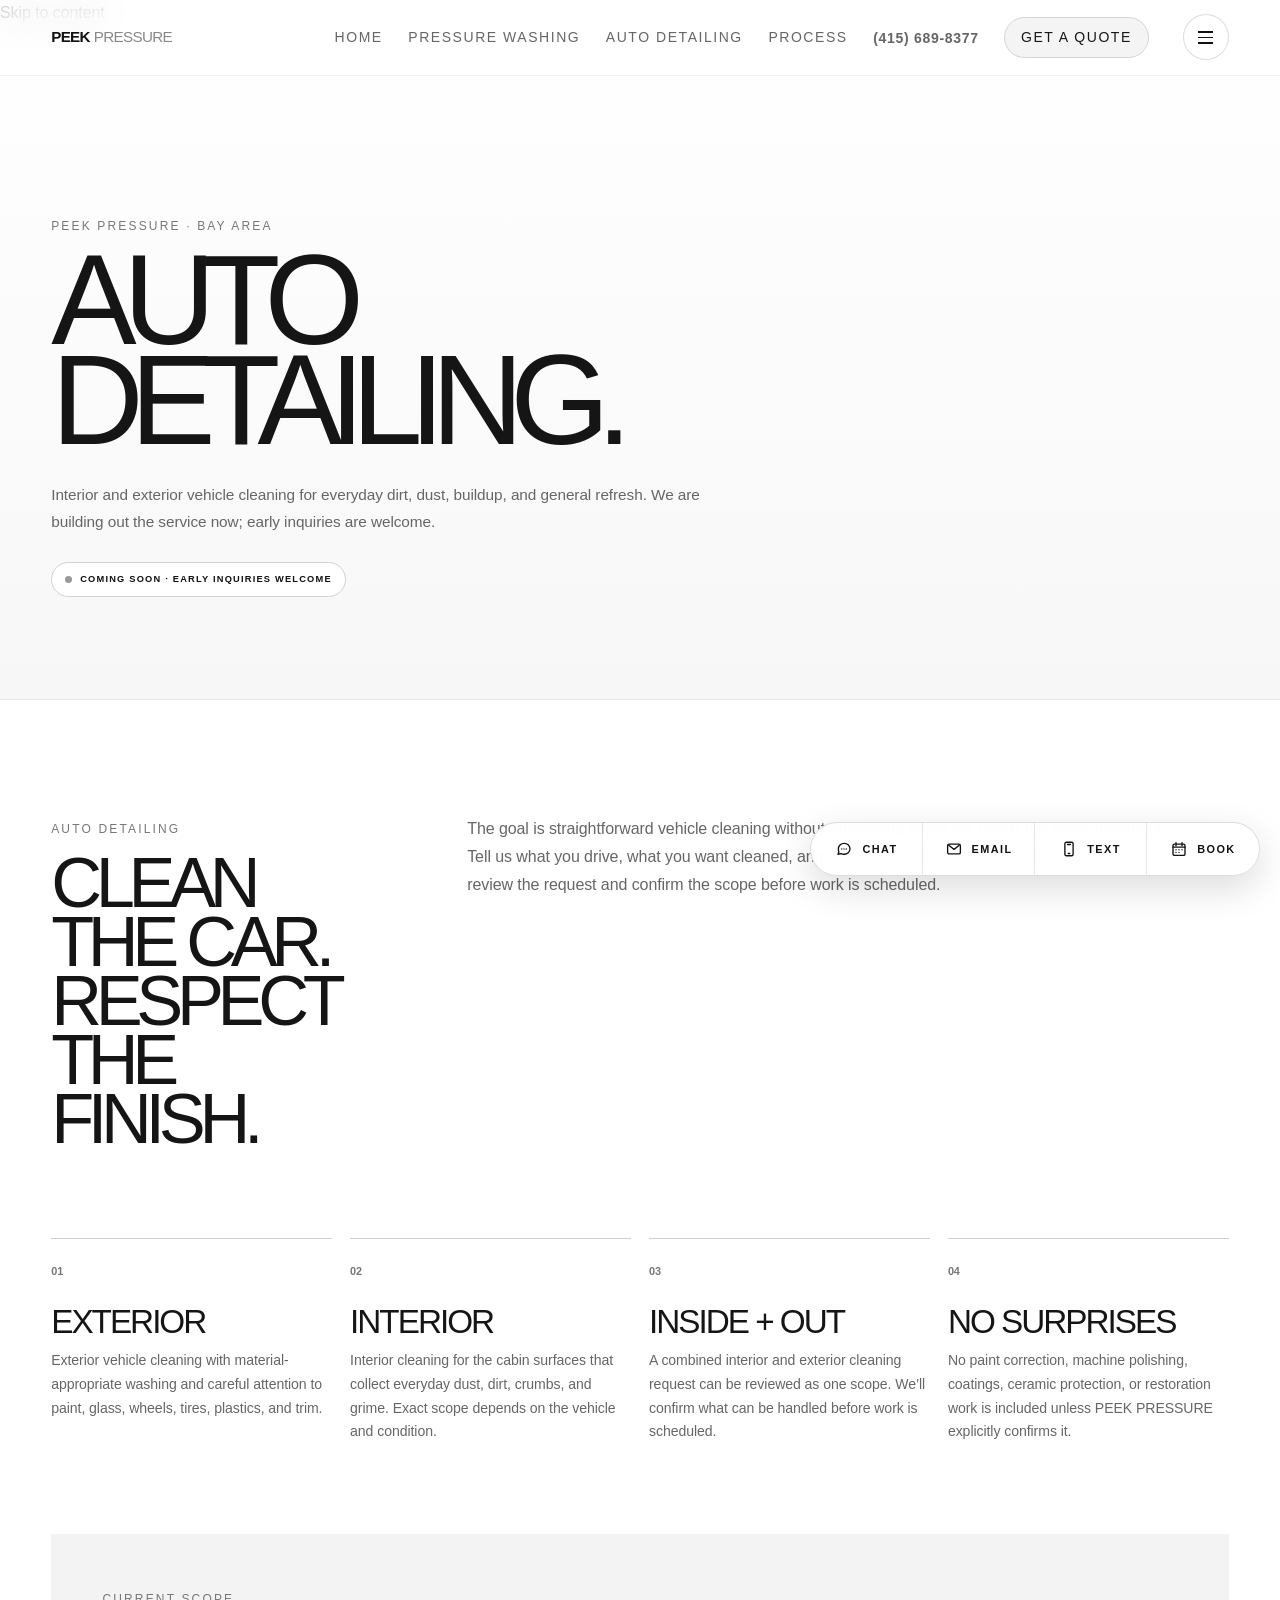
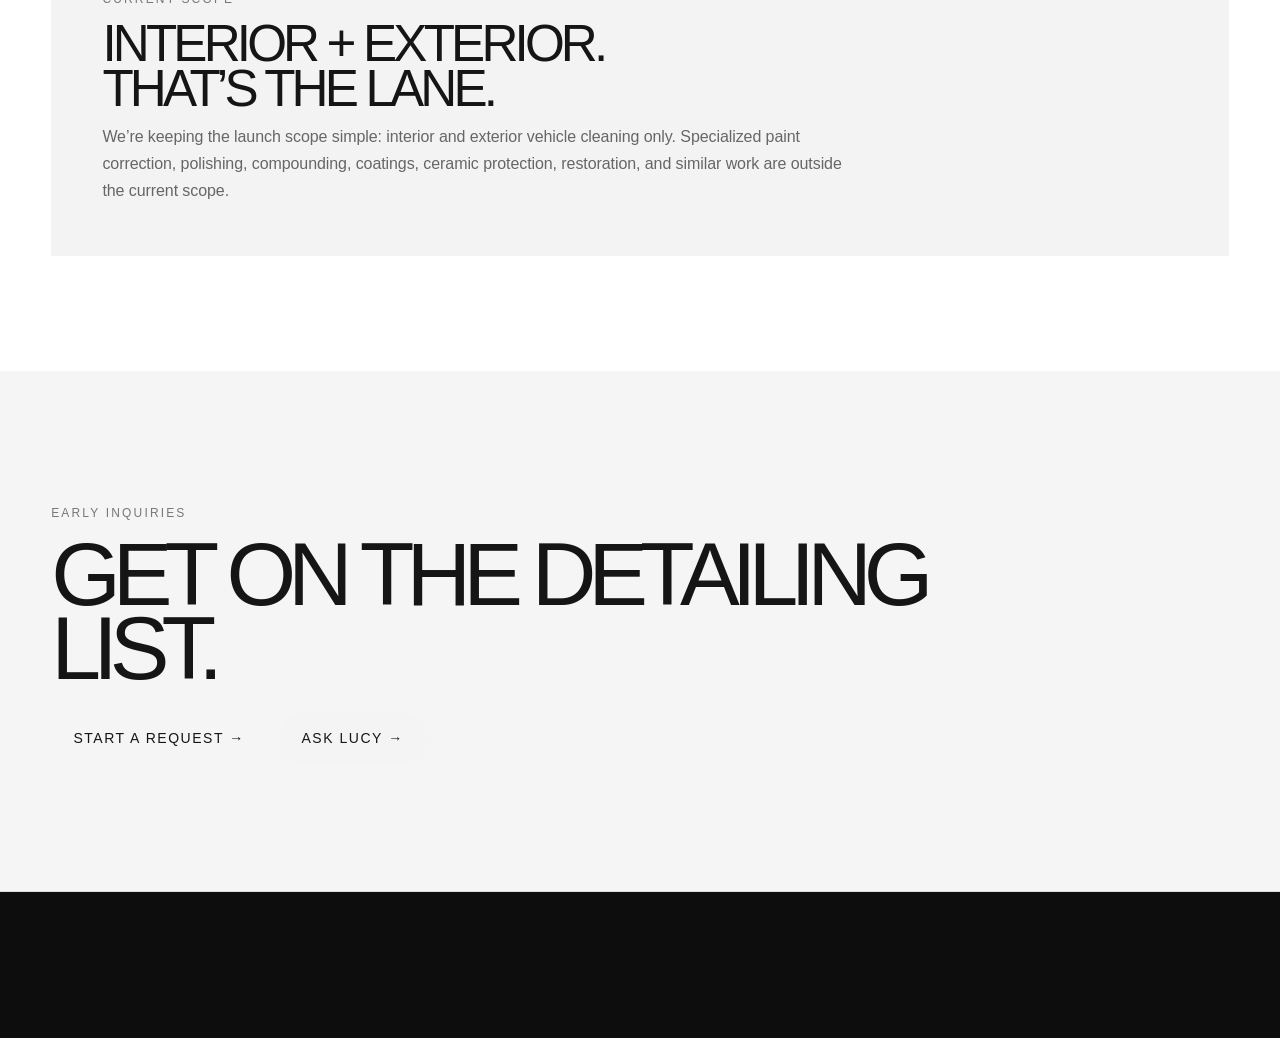
==== commit 1323b65c: "Polish auto detailing page and align launch messaging" ====
--- a/auto-detailing/index.html
+++ b/auto-detailing/index.html
@@ -1,47 +1,86 @@
 <!DOCTYPE html>
-<html lang="en">
-<head>
-<meta charset="UTF-8">
-<meta name="viewport" content="width=device-width, initial-scale=1.0, viewport-fit=cover">
+<html lang="en"><head>
+<meta charset="UTF-8"><meta name="viewport" content="width=device-width, initial-scale=1.0, viewport-fit=cover">
 <title>Auto Detailing | PEEK PRESSURE | Bay Area</title>
-<meta name="description" content="PEEK PRESSURE provides auto detailing and vehicle cleaning in the Bay Area, with interior and exterior service focused on careful, material-appropriate cleaning.">
+<meta name="description" content="PEEK PRESSURE is preparing Bay Area auto detailing focused on interior and exterior vehicle cleaning. Early inquiries are welcome.">
 <meta name="robots" content="index, follow, max-image-preview:large">
 <link rel="canonical" href="https://peekpressure.com/auto-detailing/">
 <link rel="icon" type="image/svg+xml" href="/favicon.svg">
-<link rel="stylesheet" href="/style.css?v=20260929-services-pages">
-<link rel="stylesheet" href="/liquid-glass.css?v=20260929-services-pages">
+<link rel="stylesheet" href="/style.css?v=20260929-services-polished">
+<link rel="stylesheet" href="/liquid-glass.css?v=20260929-services-polished">
 <style>
-.detailing-hero{padding:clamp(9rem,15vw,13rem) 0 clamp(5rem,8vw,8rem);background:#f5f5f5}
-.detailing-hero h1{margin:1.2rem 0 0;max-width:1100px;font-size:clamp(4rem,10vw,10rem);line-height:.78;letter-spacing:-.105em}
-.detailing-hero p{max-width:650px;margin:2rem 0 0;color:#666;line-height:1.7;font-size:1rem}
-.detailing-status{display:inline-flex;margin-top:28px;padding:8px 12px;border:1px solid #ccc;border-radius:999px;font-size:.58rem;font-weight:800;letter-spacing:.12em}
-.detailing-content{padding:clamp(5rem,9vw,9rem) 0}
-.detailing-grid{display:grid;grid-template-columns:repeat(4,minmax(0,1fr));gap:18px;margin-top:3rem}
-.detailing-card{border-top:1px solid #ccc;padding-top:20px}.detailing-card .number{color:#777;font-size:.7rem;font-weight:700}.detailing-card h2{margin:25px 0 12px;font-size:clamp(1.6rem,3vw,3rem);letter-spacing:-.06em;line-height:.9}.detailing-card p{margin:0;color:#666;line-height:1.65;font-size:.9rem}
-.service-page-bottom-cta{padding:clamp(5rem,10vw,10rem) 0;background:#f5f5f5}.service-page-bottom-cta h2{margin:14px 0 0;font-size:clamp(3rem,7vw,7rem);line-height:.82;letter-spacing:-.09em}.service-page-bottom-cta .service-page-cta{margin-top:30px}.detailing-note{margin-top:5rem;max-width:850px}.detailing-note h2{font-size:clamp(2.4rem,5vw,5rem);line-height:.85;letter-spacing:-.08em;margin:14px 0 0}.detailing-note p{color:#666;line-height:1.7}
-@media(max-width:900px){.detailing-grid{grid-template-columns:repeat(2,minmax(0,1fr))}}@media(max-width:700px){.detailing-hero{padding-top:8rem}.detailing-hero h1{font-size:clamp(3.5rem,18vw,5rem)}.detailing-hero p{font-size:.9rem}.detailing-grid{grid-template-columns:1fr;gap:38px}}
+.service-page-hero{padding:clamp(9rem,15vw,13rem) 0 clamp(5rem,8vw,8rem);background:linear-gradient(180deg,#fff 0%,#f7f7f7 100%);border-bottom:1px solid #e7e7e7}
+.service-page-hero .eyebrow{margin-bottom:1rem}
+.service-page-hero h1{margin:0;max-width:1100px;font-size:clamp(4rem,10vw,10rem);line-height:.78;letter-spacing:-.105em}
+.service-page-hero p{max-width:690px;margin:2rem 0 0;color:#666;line-height:1.75;font-size:clamp(.9rem,1.2vw,1rem)}
+.service-launch{display:inline-flex;align-items:center;gap:8px;margin-top:26px;padding:9px 13px;border:1px solid #d2d2d2;border-radius:999px;background:#fff;color:#111;font-size:.58rem;font-weight:800;letter-spacing:.13em}
+.service-launch::before{content:"";width:7px;height:7px;border-radius:50%;background:#999}
+.service-detail-section{padding:clamp(5rem,9vw,9rem) 0}
+.service-detail-top{display:grid;grid-template-columns:minmax(220px,.6fr) minmax(0,1.4fr);gap:clamp(2rem,7vw,8rem);align-items:start}
+.service-detail-top h2{margin:12px 0 0;font-size:clamp(2.8rem,5.5vw,6rem);line-height:.84;letter-spacing:-.09em}
+.service-detail-top .lead{max-width:720px;color:#666;font-size:1rem;line-height:1.75}
+.service-detail-grid{display:grid;grid-template-columns:repeat(4,minmax(0,1fr));gap:18px;margin-top:clamp(4rem,7vw,6rem)}
+.service-detail-grid article{border-top:1px solid #cfcfcf;padding-top:18px}
+.service-detail-grid article>span{color:#777;font-size:.68rem;font-weight:700}
+.service-detail-grid h2{margin:24px 0 12px;font-size:clamp(1.45rem,2.6vw,2.6rem);line-height:.9;letter-spacing:-.06em}
+.service-detail-grid p{margin:0;color:#666;font-size:.88rem;line-height:1.7}
+.service-scope{margin-top:clamp(4rem,7vw,7rem);padding:clamp(1.5rem,4vw,3.5rem);background:#f3f3f3}
+.service-scope h3{margin:10px 0 12px;font-size:clamp(2rem,4vw,4rem);line-height:.88;letter-spacing:-.075em}
+.service-scope p{max-width:760px;color:#666;line-height:1.7}
+.service-page-cta{display:flex;flex-wrap:wrap;gap:12px;margin-top:28px}
+.service-page-bottom-cta{padding:clamp(5rem,10vw,10rem) 0;background:#f5f5f5}
+.service-page-bottom-cta h2{margin:14px 0 0;max-width:900px;font-size:clamp(3rem,7vw,7rem);line-height:.82;letter-spacing:-.09em}
+.service-page-footer{padding:38px 0 90px;border-top:1px solid #ddd;color:#777;font-size:.72rem}
+.service-page-footer a{text-decoration:underline;text-underline-offset:3px}
 
-.service-floating-actions{position:fixed;right:20px;bottom:24px;z-index:9990;display:flex;align-items:stretch;gap:0;padding:0;border:1px solid rgba(17,17,17,.14);border-radius:999px;background:rgba(255,255,255,.96);box-shadow:0 12px 36px rgba(0,0,0,.14);backdrop-filter:blur(14px);-webkit-backdrop-filter:blur(14px);overflow:hidden}
-.service-floating-actions .peek-floating-action{appearance:none;-webkit-appearance:none;display:inline-flex;align-items:center;justify-content:center;gap:9px;min-width:112px;min-height:52px;padding:0 15px;border:0;border-right:1px solid rgba(17,17,17,.1);background:transparent;color:#111;text-decoration:none;font:700 .58rem/1 Inter,Arial,sans-serif;letter-spacing:.12em}
-.service-floating-actions .peek-floating-action:last-child{border-right:0}
-.service-floating-actions .peek-floating-action:hover,.service-floating-actions .peek-floating-action:focus-visible{background:#111;color:#fff}
-.service-floating-actions .peek-floating-icon{font-size:17px;line-height:1;letter-spacing:0}
-@media(max-width:700px){.service-floating-actions{right:10px;bottom:12px;left:10px;width:auto}.service-floating-actions .peek-floating-action{flex:1;min-width:0;min-height:50px;padding:0 8px;gap:6px}.service-floating-actions .peek-floating-icon{font-size:15px}}
-</style>
-</head>
+.peek-floating-actions{position:fixed;right:20px;bottom:24px;z-index:9990;display:flex;align-items:stretch;gap:0;padding:0;border:1px solid rgba(17,17,17,.14);border-radius:999px;background:rgba(255,255,255,.96);box-shadow:0 12px 36px rgba(0,0,0,.14);backdrop-filter:blur(14px);-webkit-backdrop-filter:blur(14px);overflow:hidden}
+.peek-floating-action{appearance:none;-webkit-appearance:none;display:inline-flex;align-items:center;justify-content:center;gap:9px;min-width:112px;min-height:52px;padding:0 18px;border:0;border-right:1px solid rgba(17,17,17,.10);border-radius:0;background:transparent;color:#111;font:600 .68rem/1 Inter,Arial,sans-serif;letter-spacing:.13em;text-decoration:none;white-space:nowrap;cursor:pointer;transition:background-color .2s ease,color .2s ease,transform .2s ease}
+.peek-floating-action:last-child{border-right:0}
+.peek-floating-action:hover,.peek-floating-action:focus-visible{background:#111;color:#fff}
+.peek-floating-action:active{transform:scale(.98)}
+.peek-floating-icon{display:inline-flex;align-items:center;justify-content:center;width:18px;height:18px;font-size:15px;line-height:1;letter-spacing:0}
+.peek-floating-icon svg{width:18px;height:18px;display:block}
+@media(max-width:700px){.peek-floating-actions{right:12px;left:12px;bottom:calc(12px + env(safe-area-inset-bottom));width:auto;border-radius:16px}.peek-floating-action{flex:1 1 0;min-width:0;min-height:56px;padding:0 8px;gap:6px;font-size:.62rem;letter-spacing:.1em}.peek-floating-icon{font-size:14px}}
+@media(prefers-reduced-motion:reduce){.peek-floating-action{transition:none}}
+@media(max-width:900px){.service-detail-top{grid-template-columns:1fr}.service-detail-grid{grid-template-columns:repeat(2,minmax(0,1fr))}}
+@media(max-width:700px){.service-page-hero{padding-top:8rem}.service-page-hero h1{font-size:clamp(3.5rem,18vw,5rem)}.service-page-hero p{font-size:.9rem}.service-detail-grid{grid-template-columns:1fr;gap:38px}.service-detail-top h2{font-size:3.1rem}.service-page-cta .button{min-height:3.2rem}}
+</style></head>
 <body>
-<header class="header" aria-label="PEEK PRESSURE site header"><div class="container header-inner"><a href="/" class="logo">PEEK<span>PRESSURE</span></a><nav aria-label="Primary navigation"><a href="/">Home</a><a href="/pressure-washing/">Pressure Washing</a><a href="/auto-detailing/">Auto Detailing</a><a href="/pressure-washing/#process">Process</a></nav><span class="header-contact"><a href="tel:14156898377" class="header-phone">(415) 689-8377</a></span><a href="/#quoteForm" class="header-cta">GET A QUOTE</a><button type="button" class="peek-menu-toggle" id="peekMenuToggle" aria-label="Open menu" aria-controls="peekSideMenu" aria-expanded="false"><span></span><span></span><span></span></button></div></header>
-<div class="peek-side-menu" id="peekSideMenu" aria-hidden="true"><div class="peek-side-menu-backdrop" data-peek-menu-close></div><aside class="peek-side-menu-panel" role="dialog" aria-modal="true" aria-labelledby="menu-title" tabindex="-1"><div class="peek-side-menu-head"><span class="label">PEEK PRESSURE</span><button type="button" class="peek-side-menu-close" id="peekMenuClose" aria-label="Close menu">×</button></div><h2 id="menu-title">MENU.</h2><nav class="peek-side-menu-links" aria-label="Menu"><a href="/">Home <span>→</span></a><a href="/pressure-washing/">Pressure Washing <span>→</span></a><a href="/auto-detailing/">Auto Detailing <span>→</span></a><a href="/pressure-washing/#process">Process <span>→</span></a><a href="/#quoteForm">Get a Quote <span>→</span></a></nav><div class="peek-side-menu-footer"><a href="tel:14156898377">415-689-8377</a><a href="mailto:look@peekpressure.com">look@peekpressure.com</a></div></aside></div>
+<a class="skip-link" href="#main-content">Skip to content</a>
+<header class="header" aria-label="PEEK PRESSURE site header"><div class="container header-inner">
+<a href="/" class="logo">PEEK<span>PRESSURE</span></a>
+<nav aria-label="Primary navigation"><a href="/">Home</a><a href="/pressure-washing/">Pressure Washing</a><a href="/auto-detailing/">Auto Detailing</a><a href="/#process">Process</a></nav>
+<span class="header-contact"><a href="tel:14156898377" class="header-phone">(415) 689-8377</a></span><a href="/?open=quote" class="header-cta">GET A QUOTE</a>
+<button type="button" class="peek-menu-toggle" id="peekMenuToggle" aria-label="Open menu" aria-controls="peekSideMenu" aria-expanded="false"><span></span><span></span><span></span></button>
+</div></header>
+<div class="peek-side-menu" id="peekSideMenu" aria-hidden="true"><div class="peek-side-menu-backdrop" data-peek-menu-close></div><aside class="peek-side-menu-panel" role="dialog" aria-modal="true" aria-labelledby="menu-title" tabindex="-1"><div class="peek-side-menu-head"><span class="label">PEEK PRESSURE</span><button type="button" class="peek-side-menu-close" id="peekMenuClose" aria-label="Close menu">×</button></div><h2 id="menu-title">MENU.</h2><nav class="peek-side-menu-links" aria-label="Menu"><a href="/">Home <span>→</span></a><a href="/pressure-washing/">Pressure Washing <span>→</span></a><a href="/auto-detailing/">Auto Detailing <span>→</span></a><a href="/#process">Process <span>→</span></a><a href="/?open=quote">Get a Quote <span>→</span></a><a href="/?open=book">Book a Time <span>→</span></a></nav><div class="peek-side-menu-footer"><a href="tel:14156898377">415-689-8377</a><a href="mailto:look@peekpressure.com">look@peekpressure.com</a></div></aside></div>
 
-<nav class="peek-floating-actions service-floating-actions" aria-label="Quick contact actions">
-  <a class="peek-floating-action" href="/?open=chat" aria-label="Chat with Lucy"><span class="peek-floating-icon" aria-hidden="true">◌</span><span>CHAT</span></a>
-  <a class="peek-floating-action" href="mailto:look@peekpressure.com" aria-label="Email PEEK PRESSURE"><span class="peek-floating-icon" aria-hidden="true">✉</span><span>EMAIL</span></a>
-  <a class="peek-floating-action" href="sms:14156898377" aria-label="Text PEEK PRESSURE"><span class="peek-floating-icon" aria-hidden="true">▱</span><span>TEXT</span></a>
-  <a class="peek-floating-action" href="/#peekCalendlyModal" data-peek-book aria-label="Book a time with PEEK PRESSURE"><span class="peek-floating-icon" aria-hidden="true">□</span><span>BOOK</span></a>
+<nav class="peek-floating-actions" aria-label="Quick contact actions">
+  <a class="peek-floating-action" href="/?open=chat" aria-label="Chat with Lucy">
+    <span class="peek-floating-icon peek-icon-chat" aria-hidden="true"><svg viewBox="0 0 24 24" fill="none" stroke="currentColor" stroke-width="1.8" stroke-linecap="round" stroke-linejoin="round"><path d="M20 11.5a7.5 7.5 0 0 1-8 7.5 8.5 8.5 0 0 1-4-.95L4 19l1.15-3.25A7.4 7.4 0 0 1 4.5 12 7.5 7.5 0 0 1 12 4.5a7.5 7.5 0 0 1 8 7Z"/><path d="M9 12h.01M12 12h.01M15 12h.01"/></svg></span><span>CHAT</span>
+  </a>
+  <a class="peek-floating-action" href="/?open=email" aria-label="Email PEEK PRESSURE">
+    <span class="peek-floating-icon peek-icon-email" aria-hidden="true"><svg viewBox="0 0 24 24" fill="none" stroke="currentColor" stroke-width="1.8" stroke-linecap="round" stroke-linejoin="round"><rect x="3.5" y="5.5" width="17" height="13" rx="2"/><path d="m5 7 7 5.5L19 7"/></svg></span><span>EMAIL</span>
+  </a>
+  <a class="peek-floating-action" href="/?open=text" aria-label="Text PEEK PRESSURE">
+    <span class="peek-floating-icon peek-icon-text" aria-hidden="true"><svg viewBox="0 0 24 24" fill="none" stroke="currentColor" stroke-width="1.8" stroke-linecap="round" stroke-linejoin="round"><rect x="6.5" y="3" width="11" height="18" rx="2"/><path d="M10 6h4M11 18h2"/></svg></span><span>TEXT</span>
+  </a>
+  <a class="peek-floating-action" href="/?open=book" aria-label="Book a time with PEEK PRESSURE">
+    <span class="peek-floating-icon peek-icon-book" aria-hidden="true"><svg viewBox="0 0 24 24" fill="none" stroke="currentColor" stroke-width="1.8" stroke-linecap="round" stroke-linejoin="round"><rect x="4" y="5.5" width="16" height="15" rx="2"/><path d="M8 3.5v4M16 3.5v4M4 9.5h16M8 13h.01M12 13h.01M16 13h.01M8 16.5h.01M12 16.5h.01"/></svg></span><span>BOOK</span>
+  </a>
 </nav>
-<main><section class="detailing-hero"><div class="container"><div class="eyebrow">PEEK PRESSURE · BAY AREA</div><h1>AUTO<br>DETAILING.</h1><p>Professional vehicle cleaning with careful attention to the interior, exterior, and finish. Tell us what you drive and what you’d like cleaned, and we’ll review the request.</p><span class="detailing-status">AVAILABLE NOW</span></div></section>
-<section class="detailing-content"><div class="container"><span class="label">WHAT WE CLEAN</span><div class="detailing-grid"><article class="detailing-card"><span class="number">01</span><h2>EXTERIOR</h2><p>Vehicle exterior cleaning with attention to paint-safe washing, wheels, tires, and the finish.</p></article><article class="detailing-card"><span class="number">02</span><h2>INTERIOR</h2><p>Interior cleaning focused on a fresh, well-kept cabin and the surfaces that collect everyday dirt.</p></article><article class="detailing-card"><span class="number">03</span><h2>FULL DETAIL</h2><p>An inside-and-out vehicle cleaning option for customers who want a more complete refresh. Exact scope depends on the vehicle and requested service.</p></article><article class="detailing-card"><span class="number">04</span><h2>VEHICLE CARE</h2><p>Cleaning scope can be tailored to the vehicle and requested service. Specialized correction, coatings, or restoration work is not assumed unless confirmed.</p></article></div><div class="detailing-note"><span class="label">READY WHEN YOU ARE</span><h2>TELL US<br>WHAT YOU DRIVE.</h2><p>Detailing requests can vary by vehicle, condition, materials, and requested scope. Send the basic details through the quote form and PEEK PRESSURE can review what you need before confirming the work.</p><div class="service-page-cta"><a class="button primary" href="/#quoteForm">REQUEST DETAILING →</a><a class="button secondary" href="/pressure-washing/">PRESSURE WASHING →</a></div></div></div></section><section class="service-page-bottom-cta"><div class="container"><span class="label">NEED BOTH?</span><h2>GET THE<br>WHOLE THING CLEAN.</h2><div class="service-page-cta"><a class="button primary" href="/#quoteForm">REQUEST A QUOTE →</a><a class="button secondary" href="/pressure-washing/">PRESSURE WASHING →</a></div></div></section><footer class="service-page-footer"><div class="container"><a href="/">PEEK PRESSURE</a> · <a href="/pressure-washing/">Pressure Washing</a> · Auto Detailing</div></footer></main>
+<main id="main-content">
+<section class="service-page-hero"><div class="container"><div class="eyebrow">PEEK PRESSURE · BAY AREA</div><h1>AUTO<br>DETAILING.</h1><p>Interior and exterior vehicle cleaning for everyday dirt, dust, buildup, and general refresh. We are building out the service now; early inquiries are welcome.</p><span class="service-launch">COMING SOON · EARLY INQUIRIES WELCOME</span></div></section>
+<section class="service-detail-section"><div class="container"><div class="service-detail-top"><div><span class="label">AUTO DETAILING</span><h2>CLEAN THE CAR.<br>RESPECT THE FINISH.</h2></div><p class="lead">The goal is straightforward vehicle cleaning without pretending every car needs the same treatment. Tell us what you drive, what you want cleaned, and anything important about the condition. We’ll review the request and confirm the scope before work is scheduled.</p></div>
+ <div class="service-detail-grid">
+  <article><span>01</span><h2>EXTERIOR</h2><p>Exterior vehicle cleaning with material-appropriate washing and careful attention to paint, glass, wheels, tires, plastics, and trim.</p></article>
+  <article><span>02</span><h2>INTERIOR</h2><p>Interior cleaning for the cabin surfaces that collect everyday dust, dirt, crumbs, and grime. Exact scope depends on the vehicle and condition.</p></article>
+  <article><span>03</span><h2>INSIDE + OUT</h2><p>A combined interior and exterior cleaning request can be reviewed as one scope. We’ll confirm what can be handled before work is scheduled.</p></article>
+  <article><span>04</span><h2>NO SURPRISES</h2><p>No paint correction, machine polishing, coatings, ceramic protection, or restoration work is included unless PEEK PRESSURE explicitly confirms it.</p></article>
+ </div><div class="service-scope"><span class="label">CURRENT SCOPE</span><h3>INTERIOR + EXTERIOR.<br>THAT’S THE LANE.</h3><p>We’re keeping the launch scope simple: interior and exterior vehicle cleaning only. Specialized paint correction, polishing, compounding, coatings, ceramic protection, restoration, and similar work are outside the current scope.</p></div></div></section>
+<section class="service-page-bottom-cta"><div class="container"><span class="label">EARLY INQUIRIES</span><h2>GET ON THE DETAILING LIST.</h2><div class="service-page-cta"><a class="button primary" href="/?open=quote">START A REQUEST →</a><a class="button secondary" href="/?open=chat">ASK LUCY →</a></div></div></section>
+<footer class="service-page-footer"><div class="container"><a href="/">PEEK PRESSURE</a> · <a href="/pressure-washing/">Pressure Washing</a> · <a href="/auto-detailing/">Auto Detailing</a> · <a href="/privacy.html">Privacy</a> · <a href="/terms.html">Terms</a></div></footer>
+</main>
 <script>
-(()=>{const t=document.getElementById('peekMenuToggle'),m=document.getElementById('peekSideMenu'),x=document.getElementById('peekMenuClose');if(!t||!m||!x)return;const close=()=>{m.classList.remove('is-open');m.setAttribute('aria-hidden','true');t.setAttribute('aria-expanded','false');document.body.classList.remove('peek-side-menu-open')};t.onclick=()=>{m.classList.contains('is-open')?close():(m.classList.add('is-open'),m.setAttribute('aria-hidden','false'),t.setAttribute('aria-expanded','true'),document.body.classList.add('peek-side-menu-open'),x.focus())};x.onclick=close;m.querySelector('[data-peek-menu-close]').onclick=close;document.addEventListener('keydown',e=>{if(e.key==='Escape')close()})})();
-</script>
-</body></html>+(()=>{const t=document.getElementById('peekMenuToggle'),m=document.getElementById('peekSideMenu'),x=document.getElementById('peekMenuClose');if(!t||!m||!x)return;const close=()=>{m.classList.remove('is-open');m.setAttribute('aria-hidden','true');t.setAttribute('aria-expanded','false');document.body.classList.remove('peek-side-menu-open')};t.addEventListener('click',()=>{m.classList.contains('is-open')?close():(m.classList.add('is-open'),m.setAttribute('aria-hidden','false'),t.setAttribute('aria-expanded','true'),document.body.classList.add('peek-side-menu-open'),x.focus())});x.addEventListener('click',close);m.querySelector('[data-peek-menu-close]')?.addEventListener('click',close);document.addEventListener('keydown',e=>{if(e.key==='Escape')close()});})();
+</script></body></html>
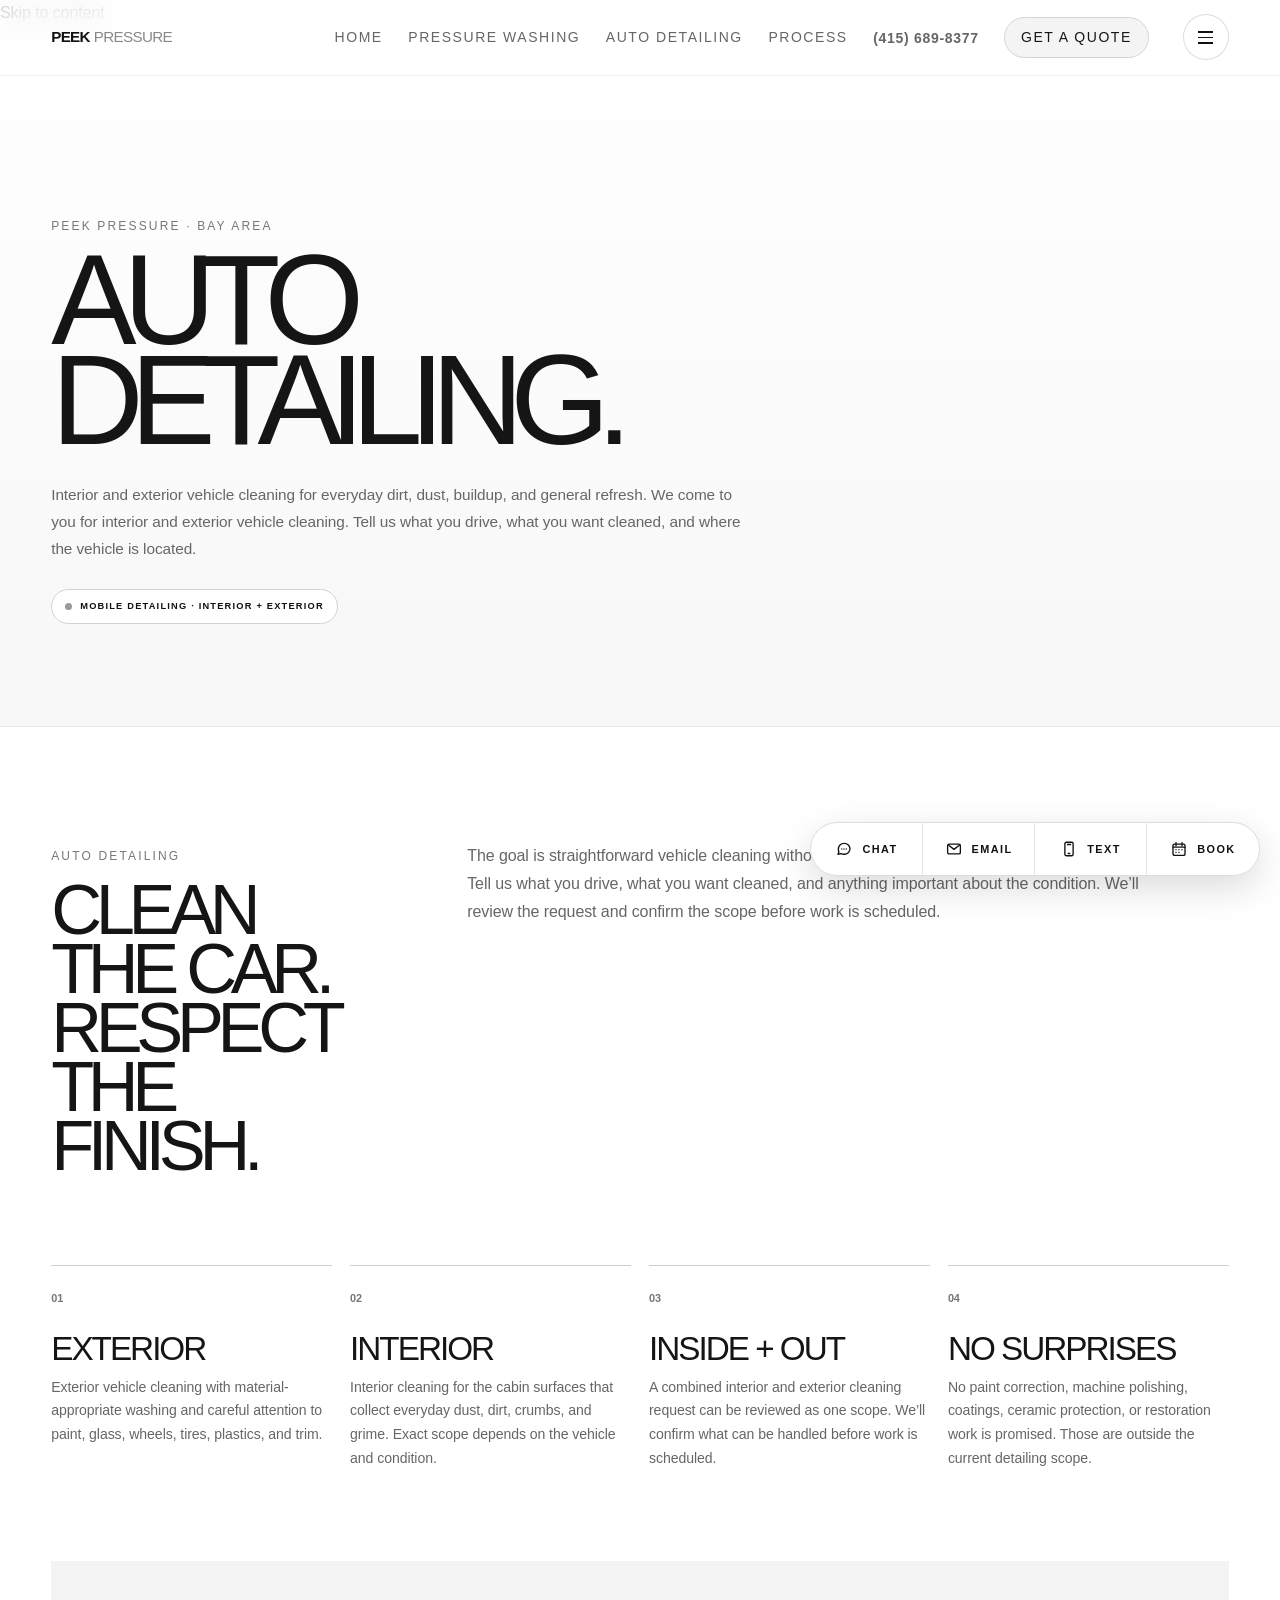
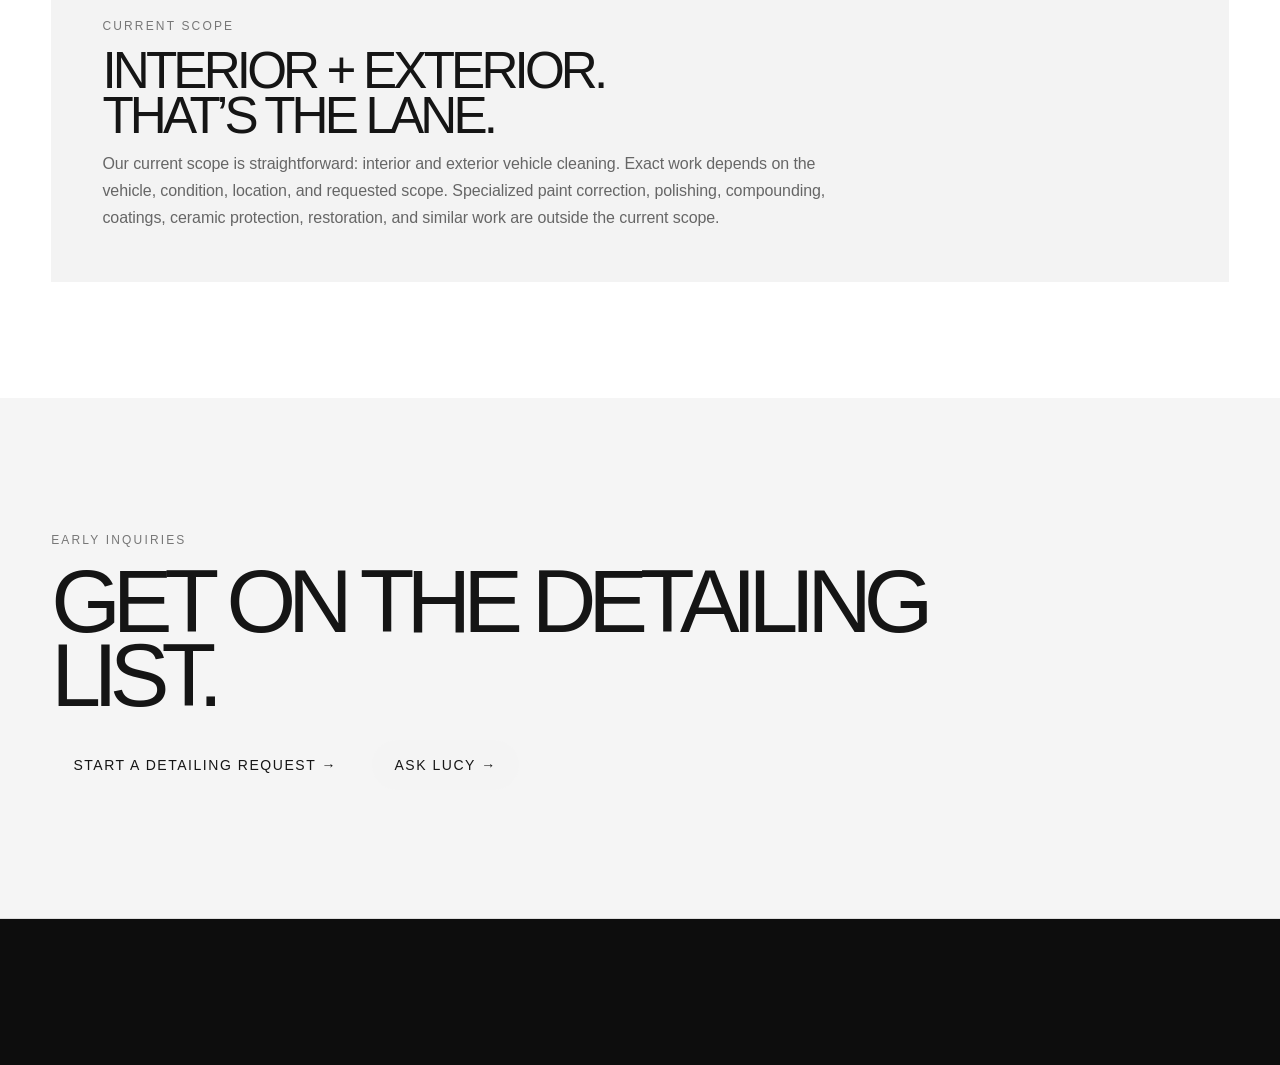
==== commit 4dba0f25: "Launch PEEK PRESSURE mobile auto detailing page" ====
--- a/auto-detailing/index.html
+++ b/auto-detailing/index.html
@@ -70,15 +70,15 @@
   </a>
 </nav>
 <main id="main-content">
-<section class="service-page-hero"><div class="container"><div class="eyebrow">PEEK PRESSURE · BAY AREA</div><h1>AUTO<br>DETAILING.</h1><p>Interior and exterior vehicle cleaning for everyday dirt, dust, buildup, and general refresh. We are building out the service now; early inquiries are welcome.</p><span class="service-launch">COMING SOON · EARLY INQUIRIES WELCOME</span></div></section>
+<section class="service-page-hero"><div class="container"><div class="eyebrow">PEEK PRESSURE · BAY AREA</div><h1>AUTO<br>DETAILING.</h1><p>Interior and exterior vehicle cleaning for everyday dirt, dust, buildup, and general refresh. We come to you for interior and exterior vehicle cleaning. Tell us what you drive, what you want cleaned, and where the vehicle is located.</p><span class="service-launch">MOBILE DETAILING · INTERIOR + EXTERIOR</span></div></section>
 <section class="service-detail-section"><div class="container"><div class="service-detail-top"><div><span class="label">AUTO DETAILING</span><h2>CLEAN THE CAR.<br>RESPECT THE FINISH.</h2></div><p class="lead">The goal is straightforward vehicle cleaning without pretending every car needs the same treatment. Tell us what you drive, what you want cleaned, and anything important about the condition. We’ll review the request and confirm the scope before work is scheduled.</p></div>
  <div class="service-detail-grid">
   <article><span>01</span><h2>EXTERIOR</h2><p>Exterior vehicle cleaning with material-appropriate washing and careful attention to paint, glass, wheels, tires, plastics, and trim.</p></article>
   <article><span>02</span><h2>INTERIOR</h2><p>Interior cleaning for the cabin surfaces that collect everyday dust, dirt, crumbs, and grime. Exact scope depends on the vehicle and condition.</p></article>
   <article><span>03</span><h2>INSIDE + OUT</h2><p>A combined interior and exterior cleaning request can be reviewed as one scope. We’ll confirm what can be handled before work is scheduled.</p></article>
-  <article><span>04</span><h2>NO SURPRISES</h2><p>No paint correction, machine polishing, coatings, ceramic protection, or restoration work is included unless PEEK PRESSURE explicitly confirms it.</p></article>
- </div><div class="service-scope"><span class="label">CURRENT SCOPE</span><h3>INTERIOR + EXTERIOR.<br>THAT’S THE LANE.</h3><p>We’re keeping the launch scope simple: interior and exterior vehicle cleaning only. Specialized paint correction, polishing, compounding, coatings, ceramic protection, restoration, and similar work are outside the current scope.</p></div></div></section>
-<section class="service-page-bottom-cta"><div class="container"><span class="label">EARLY INQUIRIES</span><h2>GET ON THE DETAILING LIST.</h2><div class="service-page-cta"><a class="button primary" href="/?open=quote">START A REQUEST →</a><a class="button secondary" href="/?open=chat">ASK LUCY →</a></div></div></section>
+  <article><span>04</span><h2>NO SURPRISES</h2><p>No paint correction, machine polishing, coatings, ceramic protection, or restoration work is promised. Those are outside the current detailing scope.</p></article>
+ </div><div class="service-scope"><span class="label">CURRENT SCOPE</span><h3>INTERIOR + EXTERIOR.<br>THAT’S THE LANE.</h3><p>Our current scope is straightforward: interior and exterior vehicle cleaning. Exact work depends on the vehicle, condition, location, and requested scope. Specialized paint correction, polishing, compounding, coatings, ceramic protection, restoration, and similar work are outside the current scope.</p></div></div></section>
+<section class="service-page-bottom-cta"><div class="container"><span class="label">EARLY INQUIRIES</span><h2>GET ON THE DETAILING LIST.</h2><div class="service-page-cta"><a class="button primary" href="/?open=quote">START A DETAILING REQUEST →</a><a class="button secondary" href="/?open=chat">ASK LUCY →</a></div></div></section>
 <footer class="service-page-footer"><div class="container"><a href="/">PEEK PRESSURE</a> · <a href="/pressure-washing/">Pressure Washing</a> · <a href="/auto-detailing/">Auto Detailing</a> · <a href="/privacy.html">Privacy</a> · <a href="/terms.html">Terms</a></div></footer>
 </main>
 <script>
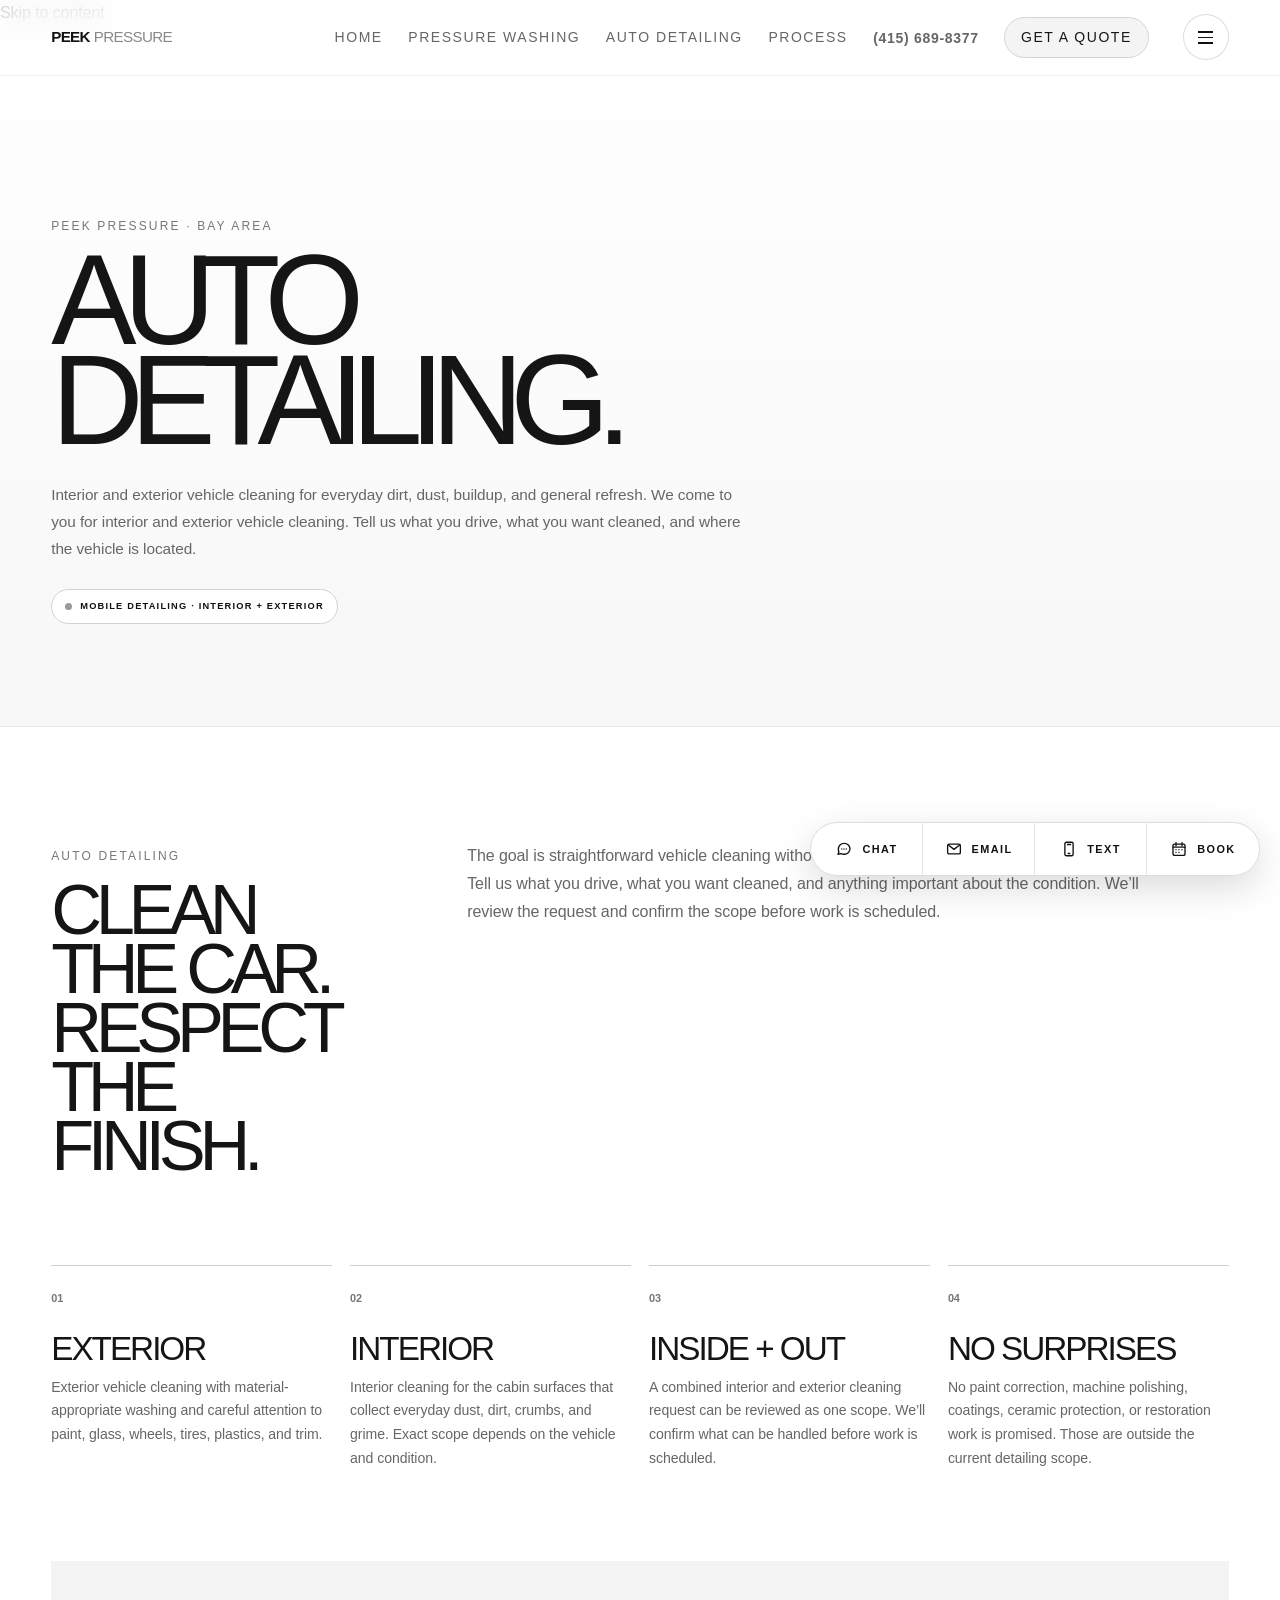
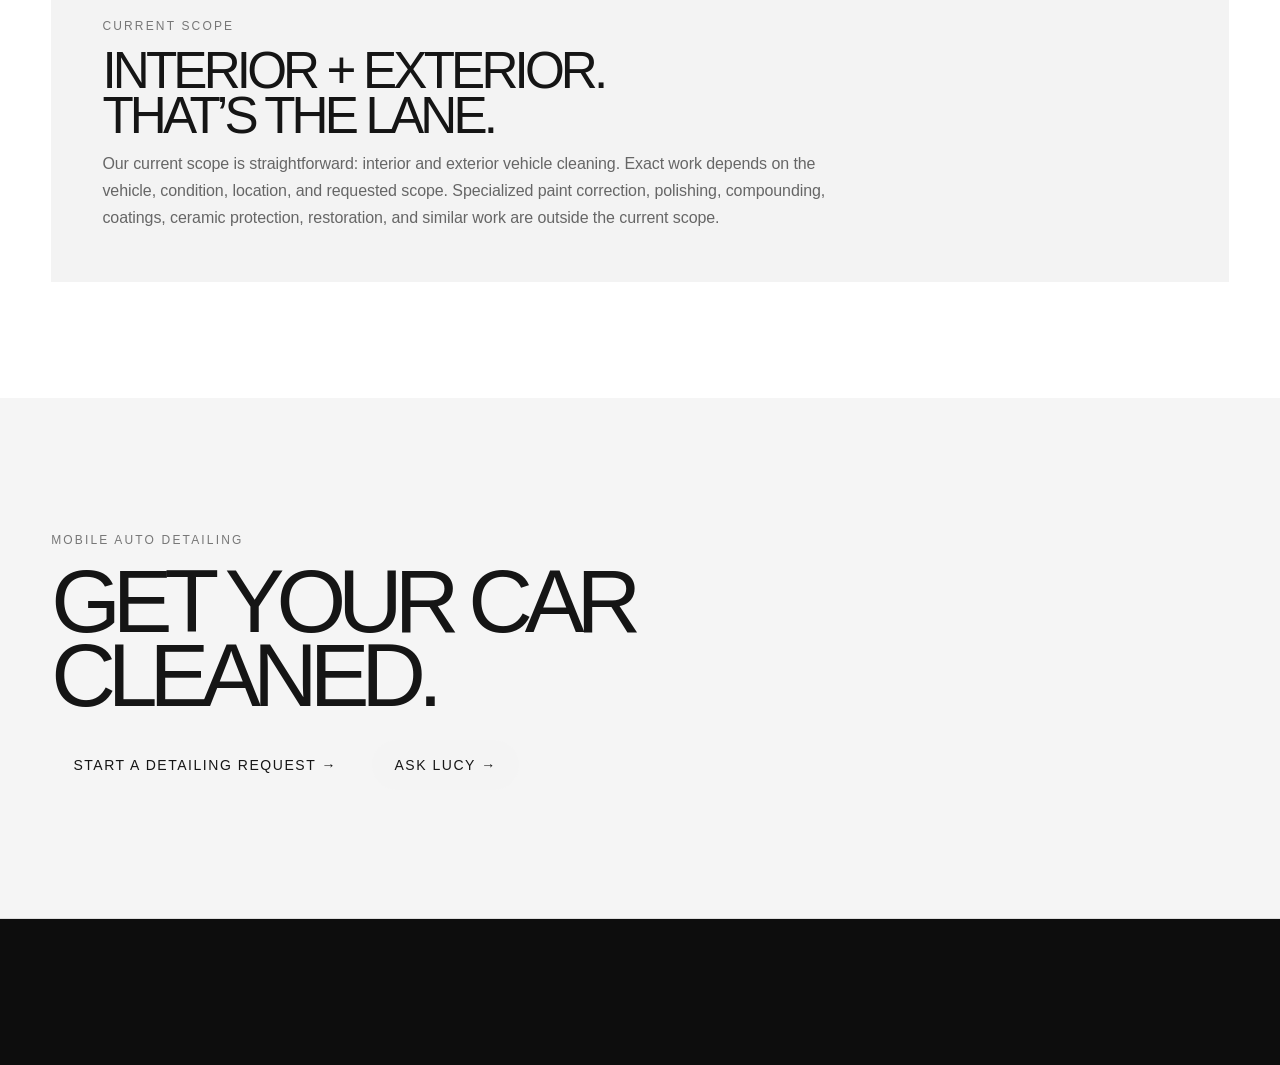
==== commit 28fe6bc2: "Finalize active mobile detailing page messaging" ====
--- a/auto-detailing/index.html
+++ b/auto-detailing/index.html
@@ -2,7 +2,7 @@
 <html lang="en"><head>
 <meta charset="UTF-8"><meta name="viewport" content="width=device-width, initial-scale=1.0, viewport-fit=cover">
 <title>Auto Detailing | PEEK PRESSURE | Bay Area</title>
-<meta name="description" content="PEEK PRESSURE is preparing Bay Area auto detailing focused on interior and exterior vehicle cleaning. Early inquiries are welcome.">
+<meta name="description" content="PEEK PRESSURE offers mobile auto detailing focused on interior and exterior vehicle cleaning across the Bay Area.">
 <meta name="robots" content="index, follow, max-image-preview:large">
 <link rel="canonical" href="https://peekpressure.com/auto-detailing/">
 <link rel="icon" type="image/svg+xml" href="/favicon.svg">
@@ -78,7 +78,7 @@
   <article><span>03</span><h2>INSIDE + OUT</h2><p>A combined interior and exterior cleaning request can be reviewed as one scope. We’ll confirm what can be handled before work is scheduled.</p></article>
   <article><span>04</span><h2>NO SURPRISES</h2><p>No paint correction, machine polishing, coatings, ceramic protection, or restoration work is promised. Those are outside the current detailing scope.</p></article>
  </div><div class="service-scope"><span class="label">CURRENT SCOPE</span><h3>INTERIOR + EXTERIOR.<br>THAT’S THE LANE.</h3><p>Our current scope is straightforward: interior and exterior vehicle cleaning. Exact work depends on the vehicle, condition, location, and requested scope. Specialized paint correction, polishing, compounding, coatings, ceramic protection, restoration, and similar work are outside the current scope.</p></div></div></section>
-<section class="service-page-bottom-cta"><div class="container"><span class="label">EARLY INQUIRIES</span><h2>GET ON THE DETAILING LIST.</h2><div class="service-page-cta"><a class="button primary" href="/?open=quote">START A DETAILING REQUEST →</a><a class="button secondary" href="/?open=chat">ASK LUCY →</a></div></div></section>
+<section class="service-page-bottom-cta"><div class="container"><span class="label">MOBILE AUTO DETAILING</span><h2>GET YOUR CAR CLEANED.</h2><div class="service-page-cta"><a class="button primary" href="/?open=quote">START A DETAILING REQUEST →</a><a class="button secondary" href="/?open=chat">ASK LUCY →</a></div></div></section>
 <footer class="service-page-footer"><div class="container"><a href="/">PEEK PRESSURE</a> · <a href="/pressure-washing/">Pressure Washing</a> · <a href="/auto-detailing/">Auto Detailing</a> · <a href="/privacy.html">Privacy</a> · <a href="/terms.html">Terms</a></div></footer>
 </main>
 <script>
